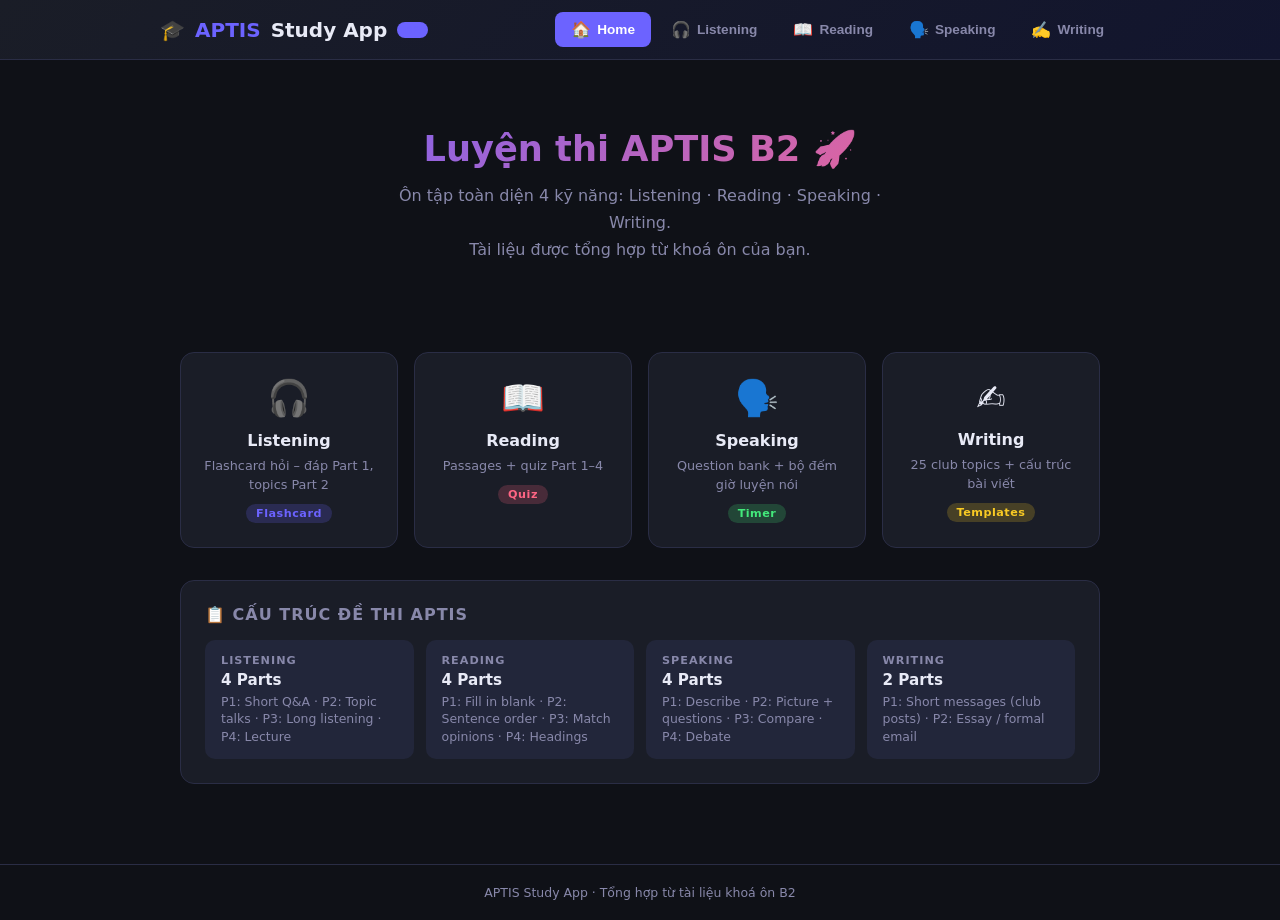
==== index.html @ f5cbe100 "Initial commit: APTIS B2 Study App" ====
<!DOCTYPE html>
<html lang="en">
<head>
  <meta charset="UTF-8" />
  <meta name="viewport" content="width=device-width, initial-scale=1.0" />
  <title>APTIS Study App</title>
  <style>
    /* ===== RESET & BASE ===== */
    *, *::before, *::after { box-sizing: border-box; margin: 0; padding: 0; }
    :root {
      --bg: #0f1117;
      --surface: #1a1d27;
      --surface2: #22263a;
      --accent: #6c63ff;
      --accent2: #ff6584;
      --green: #43e97b;
      --yellow: #f9ca24;
      --text: #e8eaf6;
      --muted: #8888aa;
      --radius: 14px;
    }
    body {
      font-family: 'Segoe UI', system-ui, sans-serif;
      background: var(--bg);
      color: var(--text);
      min-height: 100vh;
    }

    /* ===== HEADER ===== */
    header {
      background: linear-gradient(135deg, #1a1d27 0%, #12152e 100%);
      border-bottom: 1px solid #2a2d45;
      padding: 0 20px;
      position: sticky;
      top: 0;
      z-index: 100;
    }
    .header-inner {
      max-width: 960px;
      margin: 0 auto;
      display: flex;
      align-items: center;
      justify-content: space-between;
      gap: 12px;
      flex-wrap: wrap;
      padding: 12px 0;
    }
    .logo {
      display: flex;
      align-items: center;
      gap: 10px;
      font-size: 1.25rem;
      font-weight: 700;
      color: var(--text);
      text-decoration: none;
    }
    .logo span { color: var(--accent); }
    .logo-badge {
      background: var(--accent);
      color: #fff;
      font-size: 0.65rem;
      font-weight: 700;
      padding: 2px 7px;
      border-radius: 20px;
      letter-spacing: 1px;
    }

    /* ===== NAV TABS ===== */
    nav { display: flex; gap: 4px; flex-wrap: wrap; }
    nav button {
      background: transparent;
      border: none;
      color: var(--muted);
      font-size: 0.85rem;
      font-weight: 600;
      padding: 8px 16px;
      border-radius: 8px;
      cursor: pointer;
      transition: all 0.2s;
      display: flex;
      align-items: center;
      gap: 6px;
    }
    nav button:hover { background: var(--surface2); color: var(--text); }
    nav button.active {
      background: var(--accent);
      color: #fff;
    }
    nav button .nav-icon { font-size: 1rem; }

    /* ===== MAIN CONTENT ===== */
    main {
      max-width: 960px;
      margin: 0 auto;
      padding: 28px 20px 60px;
    }
    .section { display: none; }
    .section.active { display: block; }

    /* ===== HOME SECTION ===== */
    .home-hero {
      text-align: center;
      padding: 40px 20px;
    }
    .home-hero h1 {
      font-size: 2.2rem;
      font-weight: 800;
      background: linear-gradient(135deg, #6c63ff, #ff6584);
      -webkit-background-clip: text;
      -webkit-text-fill-color: transparent;
      background-clip: text;
      margin-bottom: 12px;
    }
    .home-hero p {
      color: var(--muted);
      font-size: 1rem;
      max-width: 500px;
      margin: 0 auto 32px;
      line-height: 1.7;
    }
    .cards-grid {
      display: grid;
      grid-template-columns: repeat(auto-fit, minmax(200px, 1fr));
      gap: 16px;
      margin-top: 16px;
    }
    .card {
      background: var(--surface);
      border: 1px solid #2a2d45;
      border-radius: var(--radius);
      padding: 24px 20px;
      cursor: pointer;
      transition: all 0.25s;
      text-align: center;
    }
    .card:hover {
      transform: translateY(-4px);
      border-color: var(--accent);
      box-shadow: 0 8px 24px rgba(108,99,255,0.2);
    }
    .card .card-icon { font-size: 2.2rem; margin-bottom: 12px; }
    .card h3 { font-size: 1rem; font-weight: 700; margin-bottom: 6px; }
    .card p { font-size: 0.8rem; color: var(--muted); line-height: 1.5; }
    .card .badge {
      display: inline-block;
      margin-top: 10px;
      font-size: 0.7rem;
      font-weight: 700;
      padding: 3px 10px;
      border-radius: 20px;
      letter-spacing: 0.5px;
    }
    .badge-blue  { background: rgba(108,99,255,0.2); color: #6c63ff; }
    .badge-red   { background: rgba(255,101,132,0.2); color: #ff6584; }
    .badge-green { background: rgba(67,233,123,0.2); color: #43e97b; }
    .badge-yellow{ background: rgba(249,202,36,0.2); color: #f9ca24; }
    .badge-purple{ background: rgba(165,94,234,0.2); color: #a55eea; }

    .exam-info {
      background: var(--surface);
      border: 1px solid #2a2d45;
      border-radius: var(--radius);
      padding: 24px;
      margin-top: 32px;
    }
    .exam-info h2 { font-size: 1rem; font-weight: 700; margin-bottom: 16px; color: var(--muted); text-transform: uppercase; letter-spacing: 1px; }
    .exam-parts { display: grid; grid-template-columns: repeat(auto-fit, minmax(180px, 1fr)); gap: 12px; }
    .exam-part {
      background: var(--surface2);
      border-radius: 10px;
      padding: 14px 16px;
    }
    .exam-part .part-label { font-size: 0.7rem; color: var(--muted); font-weight: 600; letter-spacing: 1px; text-transform: uppercase; margin-bottom: 4px; }
    .exam-part .part-name { font-size: 0.95rem; font-weight: 700; }
    .exam-part .part-detail { font-size: 0.78rem; color: var(--muted); margin-top: 4px; line-height: 1.4; }

    /* ===== SECTION HEADER ===== */
    .sec-header {
      margin-bottom: 24px;
    }
    .sec-header h2 {
      font-size: 1.5rem;
      font-weight: 800;
      margin-bottom: 6px;
    }
    .sec-header p { color: var(--muted); font-size: 0.9rem; }
    .accent { color: var(--accent); }

    /* ===== TABS (inner) ===== */
    .inner-tabs {
      display: flex;
      gap: 6px;
      flex-wrap: wrap;
      margin-bottom: 20px;
      background: var(--surface);
      border-radius: 10px;
      padding: 6px;
      border: 1px solid #2a2d45;
    }
    .inner-tabs button {
      flex: 1;
      min-width: 80px;
      background: transparent;
      border: none;
      color: var(--muted);
      font-size: 0.82rem;
      font-weight: 600;
      padding: 8px 12px;
      border-radius: 7px;
      cursor: pointer;
      transition: all 0.2s;
    }
    .inner-tabs button:hover { color: var(--text); background: var(--surface2); }
    .inner-tabs button.active { background: var(--accent); color: #fff; }

    .inner-section { display: none; }
    .inner-section.active { display: block; }

    /* ===== FLASHCARD ===== */
    .flashcard {
      background: var(--surface);
      border: 1px solid #2a2d45;
      border-radius: var(--radius);
      padding: 18px;
      cursor: pointer;
      transition: all 0.2s;
      position: relative;
      min-height: 110px;
    }
    .flashcard:hover { border-color: var(--accent); box-shadow: 0 4px 16px rgba(108,99,255,0.15); }
    .flashcard .fc-q {
      font-size: 0.82rem;
      color: var(--muted);
      margin-bottom: 6px;
      line-height: 1.5;
    }
    .flashcard .fc-vn {
      font-size: 0.88rem;
      color: var(--text);
      font-weight: 600;
      line-height: 1.5;
    }
    .flashcard .fc-ans {
      display: none;
      margin-top: 12px;
      background: var(--surface2);
      border-radius: 8px;
      padding: 10px 12px;
      font-size: 0.92rem;
      font-weight: 700;
      color: var(--green);
      border-left: 3px solid var(--green);
    }
    .flashcard.revealed .fc-ans { display: block; }
    .flashcard .fc-mark {
      display: none;
      position: absolute;
      top: 10px; right: 12px;
      font-size: 1.1rem;
    }
    .flashcard.correct .fc-mark { display: block; content: '✅'; }
    .flashcard .fc-btns {
      display: none;
      margin-top: 12px;
      gap: 8px;
    }
    .flashcard.revealed .fc-btns { display: flex; }
    .fc-btn {
      flex: 1;
      border: none;
      border-radius: 8px;
      padding: 7px;
      font-size: 0.8rem;
      font-weight: 700;
      cursor: pointer;
      transition: opacity 0.2s;
    }
    .fc-btn:hover { opacity: 0.85; }
    .fc-btn.good { background: rgba(67,233,123,0.15); color: var(--green); border: 1px solid rgba(67,233,123,0.3); }
    .fc-btn.bad  { background: rgba(255,101,132,0.15); color: var(--accent2); border: 1px solid rgba(255,101,132,0.3); }

    /* ===== TOPIC CARD ===== */
    .topic-card {
      background: var(--surface);
      border: 1px solid #2a2d45;
      border-radius: var(--radius);
      overflow: hidden;
    }
    .topic-card .topic-header {
      background: linear-gradient(135deg, var(--surface2), #1a1d27);
      padding: 14px 18px;
      display: flex;
      align-items: center;
      justify-content: space-between;
      cursor: pointer;
    }
    .topic-card .topic-title { font-size: 0.92rem; font-weight: 700; }
    .topic-card .topic-body {
      padding: 0 18px;
      max-height: 0;
      overflow: hidden;
      transition: max-height 0.3s ease, padding 0.3s ease;
    }
    .topic-card.open .topic-body { max-height: 300px; padding: 14px 18px; }
    .topic-card .topic-body ul { list-style: none; padding: 0; }
    .topic-card .topic-body li {
      padding: 5px 0;
      font-size: 0.85rem;
      color: var(--text);
      border-bottom: 1px solid #2a2d45;
      display: flex;
      align-items: flex-start;
      gap: 8px;
      line-height: 1.5;
    }
    .topic-card .topic-body li::before { content: '→'; color: var(--accent); font-weight: 700; flex-shrink: 0; }
    .topic-card .topic-body li:last-child { border-bottom: none; }
    .topic-chevron { transition: transform 0.3s; color: var(--muted); }
    .topic-card.open .topic-chevron { transform: rotate(180deg); }

    /* ===== SPEAKING STYLES ===== */
    .timer-bar {
      background: var(--surface);
      border: 1px solid #2a2d45;
      border-radius: var(--radius);
      padding: 16px 20px;
      display: flex;
      align-items: center;
      gap: 16px;
      margin-bottom: 16px;
      flex-wrap: wrap;
    }
    .timer-display {
      font-size: 2rem;
      font-weight: 800;
      font-variant-numeric: tabular-nums;
      color: var(--accent);
      min-width: 72px;
    }
    .timer-display.danger { color: var(--accent2); }
    .timer-controls { display: flex; gap: 8px; flex-wrap: wrap; }
    .tbtn {
      border: none;
      border-radius: 8px;
      padding: 7px 16px;
      font-size: 0.82rem;
      font-weight: 700;
      cursor: pointer;
      transition: opacity 0.2s;
    }
    .tbtn:hover { opacity: 0.85; }
    .tbtn.start { background: rgba(67,233,123,0.2); color: var(--green); border: 1px solid rgba(67,233,123,0.3); }
    .tbtn.stop  { background: rgba(255,101,132,0.15); color: var(--accent2); border: 1px solid rgba(255,101,132,0.3); }
    .tbtn.reset { background: var(--surface2); color: var(--muted); border: 1px solid #2a2d45; }
    .timer-ring { width: 44px; height: 44px; margin-left: auto; }
    .timer-ring svg { width: 100%; height: 100%; }

    .spk-tip {
      background: rgba(108,99,255,0.08);
      border: 1px solid rgba(108,99,255,0.2);
      border-radius: 10px;
      padding: 10px 16px;
      font-size: 0.83rem;
      color: var(--muted);
      margin-bottom: 18px;
      line-height: 1.6;
    }
    .spk-tip b { color: var(--text); }
    .spk-tip i { color: var(--accent); font-style: normal; }

    .random-q-card {
      background: var(--surface);
      border: 2px solid var(--accent);
      border-radius: var(--radius);
      padding: 28px 24px;
      margin-bottom: 18px;
      animation: fadeIn 0.3s ease;
    }
    @keyframes fadeIn { from { opacity:0; transform:translateY(-8px); } to { opacity:1; transform:translateY(0); } }
    .random-q-card .rq-part { font-size: 0.72rem; color: var(--accent); font-weight: 700; text-transform: uppercase; letter-spacing: 1px; margin-bottom: 10px; }
    .random-q-card .rq-main { font-size: 1.1rem; font-weight: 700; color: var(--text); margin-bottom: 10px; line-height: 1.5; }
    .random-q-card .rq-follow { font-size: 0.85rem; color: var(--muted); line-height: 1.6; }
    .random-q-card .rq-follow span { display: block; padding: 4px 0; }
    .random-q-card .rq-follow span::before { content: '→ '; color: var(--accent); }

    .spk-list { display: grid; grid-template-columns: repeat(auto-fill, minmax(260px,1fr)); gap: 10px; }
    .spk-item {
      background: var(--surface);
      border: 1px solid #2a2d45;
      border-radius: 10px;
      padding: 14px 16px;
      font-size: 0.85rem;
      line-height: 1.5;
      transition: border-color 0.2s;
    }
    .spk-item:hover { border-color: var(--accent); }
    .spk-item .spk-num { font-size: 0.7rem; color: var(--muted); margin-bottom: 4px; font-weight: 700; }
    .spk-item.has-follow { border-left: 3px solid var(--accent); }
    .spk-follow { font-size: 0.78rem; color: var(--muted); margin-top: 6px; padding-top: 6px; border-top: 1px solid #2a2d45; line-height: 1.5; }
    .spk-follow span { display: block; }
    .spk-follow span::before { content: '• '; color: var(--accent); }

    /* ===== WRITING STYLES ===== */
    .wrt-timer-row {
      background: var(--surface);
      border: 1px solid #2a2d45;
      border-radius: var(--radius);
      padding: 14px 20px;
      display: flex;
      align-items: center;
      justify-content: space-between;
      gap: 12px;
      flex-wrap: wrap;
      margin-bottom: 14px;
    }
    .clubs-grid {
      display: grid;
      grid-template-columns: repeat(auto-fill, minmax(280px,1fr));
      gap: 14px;
    }
    .club-card {
      background: var(--surface);
      border: 1px solid #2a2d45;
      border-radius: var(--radius);
      overflow: hidden;
      transition: border-color 0.2s;
    }
    .club-card:hover { border-color: var(--accent); }
    .club-card .club-header {
      padding: 14px 16px;
      background: var(--surface2);
      display: flex;
      align-items: center;
      justify-content: space-between;
      cursor: pointer;
    }
    .club-card .club-title { font-size: 0.9rem; font-weight: 700; }
    .club-card .club-body {
      max-height: 0;
      overflow: hidden;
      transition: max-height 0.35s ease, padding 0.35s ease;
    }
    .club-card.open .club-body { max-height: 500px; padding: 16px; }
    .club-task {
      font-size: 0.82rem;
      color: var(--muted);
      margin-bottom: 12px;
      line-height: 1.6;
      background: var(--surface2);
      border-radius: 8px;
      padding: 10px 12px;
    }
    .club-messages {}
    .msg-block {
      margin-bottom: 10px;
      border-left: 3px solid var(--accent);
      padding-left: 12px;
    }
    .msg-block .msg-label { font-size: 0.7rem; color: var(--accent); font-weight: 700; text-transform: uppercase; letter-spacing: 1px; margin-bottom: 3px; }
    .msg-block .msg-text { font-size: 0.83rem; line-height: 1.6; color: var(--text); }
    .msg-block .msg-vocab { font-size: 0.75rem; color: var(--muted); margin-top: 4px; }
    .msg-block .msg-vocab b { color: var(--yellow); }
    .essay-card {
      background: var(--surface);
      border: 1px solid #2a2d45;
      border-radius: var(--radius);
      padding: 20px;
      margin-bottom: 14px;
    }
    .essay-card h3 { font-size: 0.95rem; font-weight: 700; color: var(--accent); margin-bottom: 10px; }
    .essay-prompt {
      background: var(--surface2);
      border-radius: 8px;
      padding: 12px 14px;
      font-size: 0.85rem;
      line-height: 1.6;
      margin-bottom: 14px;
      border-left: 3px solid var(--yellow);
    }
    .essay-structure { display: grid; grid-template-columns: repeat(auto-fit, minmax(160px,1fr)); gap: 10px; }
    .essay-part {
      background: var(--surface2);
      border-radius: 8px;
      padding: 10px 12px;
    }
    .essay-part .ep-label { font-size: 0.7rem; color: var(--muted); font-weight: 700; text-transform: uppercase; letter-spacing: 1px; margin-bottom: 4px; }
    .essay-part .ep-hint { font-size: 0.8rem; color: var(--text); line-height: 1.5; }
    .phrases-section {
      background: var(--surface);
      border: 1px solid #2a2d45;
      border-radius: var(--radius);
      margin-bottom: 14px;
      overflow: hidden;
    }
    .phrases-section .ph-header {
      background: var(--surface2);
      padding: 13px 18px;
      font-size: 0.9rem;
      font-weight: 700;
      cursor: pointer;
      display: flex;
      justify-content: space-between;
      align-items: center;
    }
    .phrases-section .ph-body {
      max-height: 0;
      overflow: hidden;
      transition: max-height 0.35s ease, padding 0.35s ease;
    }
    .phrases-section.open .ph-body { max-height: 600px; padding: 14px 18px; }
    .phrase-list { display: flex; flex-wrap: wrap; gap: 8px; }
    .phrase-chip {
      background: var(--surface2);
      border: 1px solid #3a3d55;
      border-radius: 20px;
      padding: 5px 14px;
      font-size: 0.8rem;
      color: var(--text);
      cursor: pointer;
      transition: all 0.2s;
    }
    .phrase-chip:hover { border-color: var(--accent); color: var(--accent); background: rgba(108,99,255,0.08); }

    /* ===== READING STYLES ===== */
    .quiz-set {
      background: var(--surface);
      border: 1px solid #2a2d45;
      border-radius: var(--radius);
      padding: 22px;
      margin-bottom: 18px;
    }
    .quiz-set h3 {
      font-size: 0.95rem;
      font-weight: 700;
      margin-bottom: 14px;
      color: var(--accent);
    }
    .blank-sentence {
      font-size: 0.92rem;
      margin-bottom: 12px;
      line-height: 2;
    }
    .blank-sentence select {
      background: var(--surface2);
      border: 1px solid #3a3d55;
      color: var(--text);
      border-radius: 6px;
      padding: 3px 8px;
      font-size: 0.88rem;
      cursor: pointer;
      margin: 0 4px;
    }
    .blank-sentence select.correct { border-color: var(--green); color: var(--green); }
    .blank-sentence select.wrong   { border-color: var(--accent2); color: var(--accent2); }
    .quiz-actions { display:flex; gap:10px; margin-top:14px; flex-wrap:wrap; }
    .btn-check {
      background: var(--accent);
      color: #fff;
      border: none;
      border-radius: 8px;
      padding: 8px 20px;
      font-size: 0.85rem;
      font-weight: 700;
      cursor: pointer;
      transition: opacity 0.2s;
    }
    .btn-check:hover { opacity: 0.85; }
    .btn-reset-q {
      background: var(--surface2);
      color: var(--muted);
      border: 1px solid #2a2d45;
      border-radius: 8px;
      padding: 8px 16px;
      font-size: 0.85rem;
      cursor: pointer;
    }
    .quiz-result {
      margin-top: 10px;
      font-size: 0.88rem;
      font-weight: 700;
      display: none;
    }

    /* Passage (Part 2) */
    .passage-card {
      background: var(--surface);
      border: 1px solid #2a2d45;
      border-radius: var(--radius);
      margin-bottom: 16px;
      overflow: hidden;
    }
    .passage-header {
      padding: 14px 20px;
      background: var(--surface2);
      display: flex;
      align-items: center;
      justify-content: space-between;
      cursor: pointer;
    }
    .passage-header h3 { font-size: 0.95rem; font-weight: 700; }
    .passage-body { padding: 0 20px; max-height: 0; overflow: hidden; transition: max-height 0.4s, padding 0.4s; }
    .passage-card.open .passage-body { max-height: 600px; padding: 18px 20px; }
    .sentence-list { list-style: none; counter-reset: sent; }
    .sentence-list li {
      counter-increment: sent;
      padding: 8px 0 8px 32px;
      position: relative;
      font-size: 0.88rem;
      line-height: 1.6;
      border-bottom: 1px solid #2a2d45;
    }
    .sentence-list li:last-child { border-bottom: none; }
    .sentence-list li::before {
      content: counter(sent);
      position: absolute; left: 0;
      background: var(--accent);
      color: #fff;
      font-size: 0.7rem;
      font-weight: 700;
      width: 20px; height: 20px;
      border-radius: 50%;
      display: flex; align-items: center; justify-content: center;
      top: 10px;
    }
    .show-passage-btn {
      background: var(--surface2);
      border: 1px solid #3a3d55;
      color: var(--accent);
      border-radius: 8px;
      padding: 5px 14px;
      font-size: 0.8rem;
      font-weight: 700;
      cursor: pointer;
      white-space: nowrap;
    }

    /* Part 3 opinions */
    .opinions-block {
      background: var(--surface);
      border: 1px solid #2a2d45;
      border-radius: var(--radius);
      padding: 22px;
      margin-bottom: 20px;
    }
    .opinions-block h3 { font-size: 1rem; font-weight: 700; margin-bottom: 16px; }
    .opinions-grid { display: grid; grid-template-columns: repeat(auto-fit, minmax(200px,1fr)); gap:10px; margin-bottom:18px; }
    .opinion-box {
      background: var(--surface2);
      border-radius: 10px;
      padding: 12px 14px;
      border-left: 3px solid var(--accent);
      font-size: 0.82rem;
      line-height: 1.55;
    }
    .opinion-box .op-label { font-weight: 800; font-size: 1rem; color: var(--accent); margin-bottom: 6px; }
    .opinion-question {
      margin-bottom: 10px;
    }
    .opinion-question p { font-size: 0.88rem; margin-bottom: 8px; font-weight: 600; }
    .opinion-opts { display: flex; gap: 8px; flex-wrap: wrap; }
    .op-btn {
      background: var(--surface2);
      border: 1px solid #3a3d55;
      color: var(--text);
      border-radius: 8px;
      padding: 5px 16px;
      font-size: 0.85rem;
      font-weight: 700;
      cursor: pointer;
      transition: all 0.2s;
      min-width: 44px;
      text-align: center;
    }
    .op-btn:hover { border-color: var(--accent); color: var(--accent); }
    .op-btn.selected-correct { background: rgba(67,233,123,0.2); border-color: var(--green); color: var(--green); }
    .op-btn.selected-wrong   { background: rgba(255,101,132,0.2); border-color: var(--accent2); color: var(--accent2); }
    .op-btn.reveal-correct   { background: rgba(67,233,123,0.1); border-color: var(--green); color: var(--green); }

    /* Part 4 headings */
    .heading-set {
      background: var(--surface);
      border: 1px solid #2a2d45;
      border-radius: var(--radius);
      padding: 22px;
      margin-bottom: 18px;
    }
    .heading-set h3 { font-size: 0.95rem; font-weight: 700; margin-bottom: 4px; color: var(--accent); }
    .heading-set .topic-sub { font-size: 0.78rem; color: var(--muted); margin-bottom: 16px; }
    .heading-item {
      background: var(--surface2);
      border-radius: 10px;
      padding: 14px 16px;
      margin-bottom: 10px;
      cursor: pointer;
      border: 1px solid #2a2d45;
      transition: border-color 0.2s;
    }
    .heading-item:hover { border-color: var(--accent); }
    .heading-item .para-num { font-size: 0.75rem; color: var(--muted); margin-bottom: 4px; font-weight: 700; text-transform: uppercase; letter-spacing: 1px; }
    .heading-item .para-text { font-size: 0.83rem; line-height: 1.55; color: var(--text); }
    .heading-item .para-ans { display: none; margin-top: 8px; font-size: 0.85rem; font-weight: 700; color: var(--green); }
    .heading-item.revealed .para-ans { display: block; }

    /* ===== FOOTER ===== */
    footer {
      text-align: center;
      color: var(--muted);
      font-size: 0.78rem;
      padding: 20px;
      border-top: 1px solid #2a2d45;
      margin-top: 20px;
    }
  </style>
</head>
<body>

<!-- ===== HEADER ===== -->
<header>
  <div class="header-inner">
    <a class="logo" href="#" onclick="showSection('home')">
      🎓 <span>APTIS</span> Study App
      <span class="logo-badge">B2</span>
    </a>
    <nav>
      <button class="active" onclick="showSection('home')" id="nav-home">
        <span class="nav-icon">🏠</span> Home
      </button>
      <button onclick="showSection('listening')" id="nav-listening">
        <span class="nav-icon">🎧</span> Listening
      </button>
      <button onclick="showSection('reading')" id="nav-reading">
        <span class="nav-icon">📖</span> Reading
      </button>
      <button onclick="showSection('speaking')" id="nav-speaking">
        <span class="nav-icon">🗣️</span> Speaking
      </button>
      <button onclick="showSection('writing')" id="nav-writing">
        <span class="nav-icon">✍️</span> Writing
      </button>
    </nav>
  </div>
</header>

<!-- ===== MAIN ===== -->
<main>

  <!-- ===== HOME ===== -->
  <section id="home" class="section active">
    <div class="home-hero">
      <h1>Luyện thi APTIS B2 🚀</h1>
      <p>Ôn tập toàn diện 4 kỹ năng: Listening · Reading · Speaking · Writing.<br/>Tài liệu được tổng hợp từ khoá ôn của bạn.</p>
    </div>

    <div class="cards-grid">
      <div class="card" onclick="showSection('listening')">
        <div class="card-icon">🎧</div>
        <h3>Listening</h3>
        <p>Flashcard hỏi – đáp Part 1, topics Part 2</p>
        <span class="badge badge-blue">Flashcard</span>
      </div>
      <div class="card" onclick="showSection('reading')">
        <div class="card-icon">📖</div>
        <h3>Reading</h3>
        <p>Passages + quiz Part 1–4</p>
        <span class="badge badge-red">Quiz</span>
      </div>
      <div class="card" onclick="showSection('speaking')">
        <div class="card-icon">🗣️</div>
        <h3>Speaking</h3>
        <p>Question bank + bộ đếm giờ luyện nói</p>
        <span class="badge badge-green">Timer</span>
      </div>
      <div class="card" onclick="showSection('writing')">
        <div class="card-icon">✍️</div>
        <h3>Writing</h3>
        <p>25 club topics + cấu trúc bài viết</p>
        <span class="badge badge-yellow">Templates</span>
      </div>
    </div>

    <div class="exam-info">
      <h2>📋 Cấu trúc đề thi APTIS</h2>
      <div class="exam-parts">
        <div class="exam-part">
          <div class="part-label">Listening</div>
          <div class="part-name">4 Parts</div>
          <div class="part-detail">P1: Short Q&A · P2: Topic talks · P3: Long listening · P4: Lecture</div>
        </div>
        <div class="exam-part">
          <div class="part-label">Reading</div>
          <div class="part-name">4 Parts</div>
          <div class="part-detail">P1: Fill in blank · P2: Sentence order · P3: Match opinions · P4: Headings</div>
        </div>
        <div class="exam-part">
          <div class="part-label">Speaking</div>
          <div class="part-name">4 Parts</div>
          <div class="part-detail">P1: Describe · P2: Picture + questions · P3: Compare · P4: Debate</div>
        </div>
        <div class="exam-part">
          <div class="part-label">Writing</div>
          <div class="part-name">2 Parts</div>
          <div class="part-detail">P1: Short messages (club posts) · P2: Essay / formal email</div>
        </div>
      </div>
    </div>
  </section>

  <!-- ===== LISTENING ===== -->
  <section id="listening" class="section">
    <div class="sec-header">
      <h2>🎧 <span class="accent">Listening</span></h2>
      <p>Part 1: Flashcard Q&A · Part 2: Topics &amp; Bullet Points</p>
    </div>

    <div id="listening-group">
      <div class="inner-tabs">
        <button class="active" data-target="lis-p1" onclick="showInner('listening-group','lis-p1')">Part 1 — Flashcards</button>
        <button data-target="lis-p2" onclick="showInner('listening-group','lis-p2')">Part 2 — Topics</button>
      </div>

      <!-- PART 1: FLASHCARDS -->
      <div id="lis-p1" class="inner-section active">
        <div style="display:flex; gap:10px; align-items:center; flex-wrap:wrap; margin-bottom:18px;">
          <span style="color:var(--muted); font-size:0.85rem;">
            Click vào card để lật xem đáp án · <span id="lis-score" style="color:var(--green); font-weight:700;">0</span> đúng / <span id="lis-total" style="color:var(--muted);">0</span> đã làm
          </span>
          <button onclick="shuffleCards()" style="margin-left:auto; background:var(--surface2); border:1px solid #2a2d45; color:var(--text); padding:6px 14px; border-radius:8px; cursor:pointer; font-size:0.82rem; font-weight:600;">🔀 Shuffle</button>
          <button onclick="resetScore()" style="background:var(--surface2); border:1px solid #2a2d45; color:var(--muted); padding:6px 14px; border-radius:8px; cursor:pointer; font-size:0.82rem;">↺ Reset</button>
        </div>

        <div id="flashcard-grid" style="display:grid; grid-template-columns: repeat(auto-fill, minmax(280px,1fr)); gap:14px;"></div>
      </div>

      <!-- PART 2: TOPICS -->
      <div id="lis-p2" class="inner-section">
        <div id="topics-grid" style="display:grid; grid-template-columns:repeat(auto-fill,minmax(260px,1fr)); gap:14px;"></div>
      </div>
    </div>
  </section>

  <!-- ===== READING ===== -->
  <section id="reading" class="section">
    <div class="sec-header">
      <h2>📖 <span class="accent">Reading</span></h2>
      <p>Part 1: Fill-in-blank · Part 2: Sentence order · Part 3: Match opinions · Part 4: Headings</p>
    </div>
    <div id="reading-group">
      <div class="inner-tabs">
        <button class="active" data-target="read-p1" onclick="showInner('reading-group','read-p1')">Part 1 — Fill Blank</button>
        <button data-target="read-p2" onclick="showInner('reading-group','read-p2')">Part 2 — Passages</button>
        <button data-target="read-p3" onclick="showInner('reading-group','read-p3')">Part 3 — Opinions</button>
        <button data-target="read-p4" onclick="showInner('reading-group','read-p4')">Part 4 — Headings</button>
      </div>

      <!-- PART 1: FILL IN BLANK -->
      <div id="read-p1" class="inner-section active">
        <p style="color:var(--muted); font-size:0.85rem; margin-bottom:18px;">Chọn từ đúng để điền vào chỗ trống. Click <b style="color:var(--green)">Check</b> để xem kết quả.</p>
        <div id="p1-quiz-container"></div>
      </div>

      <!-- PART 2: PASSAGES -->
      <div id="read-p2" class="inner-section">
        <p style="color:var(--muted); font-size:0.85rem; margin-bottom:18px;">Đọc đoạn văn và click <b style="color:var(--accent)">Show Sentences</b> để xem câu hoàn chỉnh theo thứ tự đúng.</p>
        <div id="p2-passages-container"></div>
      </div>

      <!-- PART 3: A/B/C/D OPINIONS -->
      <div id="read-p3" class="inner-section">
        <p style="color:var(--muted); font-size:0.85rem; margin-bottom:18px;">Đọc ý kiến A/B/C/D rồi trả lời câu hỏi. Click để xem đáp án.</p>
        <div id="p3-quiz-container"></div>
      </div>

      <!-- PART 4: HEADINGS -->
      <div id="read-p4" class="inner-section">
        <p style="color:var(--muted); font-size:0.85rem; margin-bottom:18px;">Nối heading với đoạn văn tương ứng. Click <b style="color:var(--accent)">Show Answer</b> để xem đáp án.</p>
        <div id="p4-quiz-container"></div>
      </div>
    </div>
  </section>

  <!-- ===== SPEAKING ===== -->
  <section id="speaking" class="section">
    <div class="sec-header">
      <h2>🗣️ <span class="accent">Speaking</span></h2>
      <p>Part 1–4 question bank · Timer luyện nói · Tips &amp; hints</p>
    </div>
    <div id="speaking-group">
      <div class="inner-tabs">
        <button class="active" data-target="spk-p1" onclick="showInner('speaking-group','spk-p1')">Part 1 — Describe</button>
        <button data-target="spk-p2" onclick="showInner('speaking-group','spk-p2')">Part 2 — Picture</button>
        <button data-target="spk-p3" onclick="showInner('speaking-group','spk-p3')">Part 3 — Compare</button>
        <button data-target="spk-p4" onclick="showInner('speaking-group','spk-p4')">Part 4 — Debate</button>
      </div>

      <!-- PART 1 -->
      <div id="spk-p1" class="inner-section active">
        <div class="timer-bar" id="timer-bar-p1">
          <div class="timer-display" id="timer-p1">0:45</div>
          <div class="timer-controls">
            <button class="tbtn start" onclick="startTimer('p1',45)">▶ Start</button>
            <button class="tbtn stop"  onclick="stopTimer('p1')">⏹ Stop</button>
            <button class="tbtn reset" onclick="resetTimer('p1',45)">↺ Reset</button>
          </div>
          <div class="timer-ring" id="ring-p1"><svg viewBox="0 0 44 44"><circle cx="22" cy="22" r="18" fill="none" stroke="#2a2d45" stroke-width="3"/><circle cx="22" cy="22" r="18" fill="none" stroke="var(--accent)" stroke-width="3" stroke-dasharray="113" stroke-dashoffset="0" id="ring-circle-p1" style="transition:stroke-dashoffset 1s linear;transform:rotate(-90deg);transform-origin:center"/></svg></div>
        </div>
        <div class="spk-tip">💡 <b>Part 1:</b> Mỗi câu hỏi bạn có <b>45 giây</b> để trả lời. Nói liên tục, dùng present/past tense, thêm ví dụ cụ thể.</div>
        <div style="display:flex; gap:10px; margin-bottom:18px; flex-wrap:wrap; align-items:center;">
          <button class="btn-check" onclick="randomSpk('p1')">🎲 Random Question</button>
          <button class="btn-reset-q" onclick="showAllSpk('p1')">📋 Show All</button>
          <span style="color:var(--muted); font-size:0.82rem; margin-left:auto;">Total: <b style="color:var(--text)">35</b> questions</span>
        </div>
        <div id="spk-p1-random" class="random-q-card" style="display:none;"></div>
        <div id="spk-p1-all" style="display:none;">
          <div id="spk-p1-list" class="spk-list"></div>
        </div>
      </div>

      <!-- PART 2 -->
      <div id="spk-p2" class="inner-section">
        <div class="timer-bar" id="timer-bar-p2">
          <div class="timer-display" id="timer-p2">1:30</div>
          <div class="timer-controls">
            <button class="tbtn start" onclick="startTimer('p2',90)">▶ Start</button>
            <button class="tbtn stop"  onclick="stopTimer('p2')">⏹ Stop</button>
            <button class="tbtn reset" onclick="resetTimer('p2',90)">↺ Reset</button>
          </div>
          <div class="timer-ring" id="ring-p2"><svg viewBox="0 0 44 44"><circle cx="22" cy="22" r="18" fill="none" stroke="#2a2d45" stroke-width="3"/><circle cx="22" cy="22" r="18" fill="none" stroke="var(--accent)" stroke-width="3" stroke-dasharray="113" stroke-dashoffset="0" id="ring-circle-p2" style="transition:stroke-dashoffset 1s linear;transform:rotate(-90deg);transform-origin:center"/></svg></div>
        </div>
        <div class="spk-tip">💡 <b>Part 2:</b> Mô tả ảnh (what/where/who/doing) → Trả lời 2 follow-up questions. Mỗi phần ~<b>90 giây</b>.</div>
        <div style="display:flex; gap:10px; margin-bottom:18px; flex-wrap:wrap;">
          <button class="btn-check" onclick="randomSpk('p2')">🎲 Random Set</button>
          <button class="btn-reset-q" onclick="showAllSpk('p2')">📋 Show All</button>
        </div>
        <div id="spk-p2-random" class="random-q-card" style="display:none;"></div>
        <div id="spk-p2-all" style="display:none;">
          <div id="spk-p2-list" class="spk-list"></div>
        </div>
      </div>

      <!-- PART 3 -->
      <div id="spk-p3" class="inner-section">
        <div class="timer-bar" id="timer-bar-p3">
          <div class="timer-display" id="timer-p3">2:00</div>
          <div class="timer-controls">
            <button class="tbtn start" onclick="startTimer('p3',120)">▶ Start</button>
            <button class="tbtn stop"  onclick="stopTimer('p3')">⏹ Stop</button>
            <button class="tbtn reset" onclick="resetTimer('p3',120)">↺ Reset</button>
          </div>
          <div class="timer-ring" id="ring-p3"><svg viewBox="0 0 44 44"><circle cx="22" cy="22" r="18" fill="none" stroke="#2a2d45" stroke-width="3"/><circle cx="22" cy="22" r="18" fill="none" stroke="var(--accent)" stroke-width="3" stroke-dasharray="113" stroke-dashoffset="0" id="ring-circle-p3" style="transition:stroke-dashoffset 1s linear;transform:rotate(-90deg);transform-origin:center"/></svg></div>
        </div>
        <div class="spk-tip">💡 <b>Part 3:</b> So sánh 2 ảnh → Trả lời 2 câu hỏi thảo luận. Dùng <i>"In the first picture... whereas in the second..."</i></div>
        <div style="display:flex; gap:10px; margin-bottom:18px; flex-wrap:wrap;">
          <button class="btn-check" onclick="randomSpk('p3')">🎲 Random Set</button>
          <button class="btn-reset-q" onclick="showAllSpk('p3')">📋 Show All</button>
        </div>
        <div id="spk-p3-random" class="random-q-card" style="display:none;"></div>
        <div id="spk-p3-all" style="display:none;">
          <div id="spk-p3-list" class="spk-list"></div>
        </div>
      </div>

      <!-- PART 4 -->
      <div id="spk-p4" class="inner-section">
        <div class="timer-bar" id="timer-bar-p4">
          <div class="timer-display" id="timer-p4">2:00</div>
          <div class="timer-controls">
            <button class="tbtn start" onclick="startTimer('p4',120)">▶ Start</button>
            <button class="tbtn stop"  onclick="stopTimer('p4')">⏹ Stop</button>
            <button class="tbtn reset" onclick="resetTimer('p4',120)">↺ Reset</button>
          </div>
          <div class="timer-ring" id="ring-p4"><svg viewBox="0 0 44 44"><circle cx="22" cy="22" r="18" fill="none" stroke="#2a2d45" stroke-width="3"/><circle cx="22" cy="22" r="18" fill="none" stroke="var(--accent)" stroke-width="3" stroke-dasharray="113" stroke-dashoffset="0" id="ring-circle-p4" style="transition:stroke-dashoffset 1s linear;transform:rotate(-90deg);transform-origin:center"/></svg></div>
        </div>
        <div class="spk-tip">💡 <b>Part 4:</b> Thảo luận tranh luận với examiner ~<b>2 phút</b>. Đưa ra ý kiến, agree/disagree, đưa ví dụ.</div>
        <div style="display:flex; gap:10px; margin-bottom:18px; flex-wrap:wrap;">
          <button class="btn-check" onclick="randomSpk('p4')">🎲 Random Topic</button>
          <button class="btn-reset-q" onclick="showAllSpk('p4')">📋 Show All</button>
        </div>
        <div id="spk-p4-random" class="random-q-card" style="display:none;"></div>
        <div id="spk-p4-all" style="display:none;">
          <div id="spk-p4-list" class="spk-list"></div>
        </div>
      </div>
    </div>
  </section>

  <!-- ===== WRITING ===== -->
  <section id="writing" class="section">
    <div class="sec-header">
      <h2>✍️ <span class="accent">Writing</span></h2>
      <p>Part 1: 25 Club Topics · Part 2: Essay structure · Timer luyện viết</p>
    </div>
    <div id="writing-group">
      <div class="inner-tabs">
        <button class="active" data-target="wrt-p1" onclick="showInner('writing-group','wrt-p1')">Part 1 — Club Posts</button>
        <button data-target="wrt-p2" onclick="showInner('writing-group','wrt-p2')">Part 2 — Essay</button>
        <button data-target="wrt-tips" onclick="showInner('writing-group','wrt-tips')">📌 Useful Phrases</button>
      </div>

      <!-- PART 1: CLUB TOPICS -->
      <div id="wrt-p1" class="inner-section active">
        <div class="wrt-timer-row">
          <div style="display:flex; align-items:center; gap:12px; flex-wrap:wrap;">
            <span style="color:var(--muted); font-size:0.85rem;">⏱️ Writing timer:</span>
            <div class="timer-display" id="timer-wrt" style="font-size:1.4rem;">20:00</div>
            <div class="timer-controls">
              <button class="tbtn start" onclick="startTimer('wrt',1200)">▶ Start</button>
              <button class="tbtn stop"  onclick="stopTimer('wrt')">⏹ Stop</button>
              <button class="tbtn reset" onclick="resetTimer('wrt',1200)">↺ Reset</button>
            </div>
          </div>
          <div style="display:flex; gap:8px; flex-wrap:wrap;">
            <button class="btn-check" onclick="randomClub()">🎲 Random Club</button>
            <button class="btn-reset-q" onclick="showAllClubs()">📋 All Clubs</button>
          </div>
        </div>
        <div class="spk-tip">💡 <b>Part 1:</b> Viết <b>3 short messages</b> (khoảng 30–40 từ mỗi cái) cho một club post trên mạng xã hội hoặc forum. Mỗi message có <b>mục đích khác nhau</b> (giới thiệu, hỏi ý kiến, chia sẻ kinh nghiệm...).</div>
        <div id="wrt-random-card" class="random-q-card" style="display:none;"></div>
        <div id="wrt-all-clubs" style="display:none;">
          <div id="clubs-grid" class="clubs-grid"></div>
        </div>
      </div>

      <!-- PART 2: ESSAY -->
      <div id="wrt-p2" class="inner-section">
        <div class="spk-tip">💡 <b>Part 2:</b> Viết một bài luận ~<b>120–150 từ</b> về một chủ đề cho sẵn. Dùng cấu trúc: Introduction → Body (2 para) → Conclusion.</div>
        <div id="essay-topics-grid"></div>
      </div>

      <!-- USEFUL PHRASES -->
      <div id="wrt-tips" class="inner-section">
        <div id="phrases-grid"></div>
      </div>
    </div>
  </section>

</main>

<footer>
  APTIS Study App · Tổng hợp từ tài liệu khoá ôn B2
</footer>

<script>
  function showSection(id) {
    document.querySelectorAll('.section').forEach(s => s.classList.remove('active'));
    document.querySelectorAll('nav button').forEach(b => b.classList.remove('active'));
    document.getElementById(id).classList.add('active');
    const navBtn = document.getElementById('nav-' + id);
    if (navBtn) navBtn.classList.add('active');
  }

  function showInner(tabGroupId, sectionId) {
    const group = document.getElementById(tabGroupId);
    if (!group) return;
    group.querySelectorAll('.inner-section').forEach(s => s.classList.remove('active'));
    group.querySelectorAll('.inner-tabs button').forEach(b => b.classList.remove('active'));
    const sec = document.getElementById(sectionId);
    if (sec) sec.classList.add('active');
    const btn = group.querySelector(`[data-target="${sectionId}"]`);
    if (btn) btn.classList.add('active');
  }

  /* ===== LISTENING DATA ===== */
  const lisCards = [
    {q:"What is the teleshop number?", vn:"Số điện thoại cửa hàng là gì?", a:"201030"},
    {q:"What color top is he going to buy?", vn:"Anh ấy sẽ mua áo màu gì?", a:"Black"},
    {q:"What is she going to change in their house?", vn:"Cô ấy sẽ thay đổi gì trong nhà?", a:"The window"},
    {q:"How many clients are Americans?", vn:"Có bao nhiêu khách hàng là người Mỹ?", a:"One"},
    {q:"Where are they standing?", vn:"Họ đang đứng ở đâu?", a:"Residential area"},
    {q:"How long does it take to get to the station?", vn:"Mất bao lâu để đến ga?", a:"40 minutes"},
    {q:"How much does the flight in the morning cost?", vn:"Chuyến bay buổi sáng giá bao nhiêu?", a:"350 pounds"},
    {q:"How much did she sell it for?", vn:"Cô ấy bán nó bao nhiêu tiền?", a:"50 dollars"},
    {q:"What is the main reason he gets late?", vn:"Lý do chính anh ấy bị trễ là gì?", a:"Missed the train"},
    {q:"When is the work due?", vn:"Bài tập hạn nộp khi nào?", a:"On Saturday morning"},
    {q:"What is the man going to do after work?", vn:"Anh ấy sẽ làm gì sau giờ làm?", a:"Goes running"},
    {q:"What is the woman's favorite form of entertainment?", vn:"Hình thức giải trí yêu thích của cô ấy?", a:"Going to the theatre"},
    {q:"What was the woman good at?", vn:"Người phụ nữ giỏi môn gì?", a:"Plays Football"},
    {q:"Which platform to wait for the train?", vn:"Đợi tàu ở sân ga nào?", a:"Platform 2"},
    {q:"What will the father do?", vn:"Người cha sẽ làm gì?", a:"Arrange private classes for his son"},
    {q:"What does the man want to do next?", vn:"Người đàn ông muốn làm gì tiếp theo?", a:"Become a Writer"},
    {q:"What time will they meet?", vn:"Họ sẽ gặp lúc mấy giờ?", a:"7 PM"},
    {q:"What shouldn't they do?", vn:"Họ không nên làm gì?", a:"Ask for more money"},
    {q:"What will it end with?", vn:"Nó sẽ kết thúc bằng gì?", a:"A surprise performance"},
    {q:"What is her sister like?", vn:"Chị gái cô ấy như thế nào?", a:"They have similar characters"},
    {q:"Which part of the cabinet is original?", vn:"Phần nào của tủ là nguyên bản?", a:"The drawer"},
    {q:"How is he going to travel to the city?", vn:"Anh ấy đi thành phố bằng gì?", a:"By train"},
    {q:"What time is best for children to eat fruit?", vn:"Thời điểm tốt nhất cho trẻ ăn trái cây?", a:"In the morning"},
    {q:"What does she have for lunch?", vn:"Cô ấy ăn gì trưa nay?", a:"Tea"},
    {q:"How long did he talk in the speech?", vn:"Anh ấy phát biểu bao lâu?", a:"15 minutes"},
    {q:"What did they decide to do?", vn:"Họ quyết định làm gì?", a:"Have a meeting without him"},
    {q:"What is the woman going to do?", vn:"Người phụ nữ sẽ làm gì?", a:"Have coffee"},
    {q:"What is she talking about?", vn:"Cô ấy đang nói về điều gì?", a:"Her journey to work"},
    {q:"Where is the library located?", vn:"Thư viện ở đâu?", a:"On the left of the square"},
    {q:"What advice does she give to save money?", vn:"Lời khuyên để tiết kiệm tiền?", a:"Use public transport"},
    {q:"What new facility will the school have?", vn:"Trường sẽ có cơ sở mới nào?", a:"A performance space"},
    {q:"What is she going to do this afternoon?", vn:"Cô ấy sẽ làm gì chiều nay?", a:"Go on a city tour"},
    {q:"Where will Louis meet Standar?", vn:"Louis sẽ gặp Standar ở đâu?", a:"Outside the station"},
    {q:"What time are they going to meet?", vn:"Họ sẽ gặp lúc mấy giờ?", a:"5:30"},
    {q:"Where is he working now?", vn:"Anh ấy đang làm việc ở đâu?", a:"In a bank"},
    {q:"Where did he find the key?", vn:"Anh ấy tìm thấy chìa khoá ở đâu?", a:"In the front door"},
    {q:"How long will he be late?", vn:"Anh ấy sẽ trễ bao lâu?", a:"10 minutes"},
    {q:"What time does the movie begin?", vn:"Phim bắt đầu lúc mấy giờ?", a:"6:40"},
    {q:"Where should Dan turn right?", vn:"Dan nên rẽ phải ở đâu?", a:"At the traffic lights"},
    {q:"How much is the cheapest computer in the shop?", vn:"Máy tính rẻ nhất bao nhiêu?", a:"135 pounds"},
    {q:"What is this building currently used for?", vn:"Tòa nhà hiện được dùng làm gì?", a:"A department store"},
    {q:"What was his last job?", vn:"Công việc cuối cùng của anh ấy?", a:"An electrician"},
    {q:"What did she lose?", vn:"Cô ấy mất gì?", a:"A bag"},
    {q:"Who is his favourite teacher?", vn:"Giáo viên yêu thích của anh ấy?", a:"Miss Brown"},
    {q:"Why does the woman return the dress?", vn:"Cô ấy trả váy vì sao?", a:"Because of its size"},
    {q:"What is his opinion about that restaurant?", vn:"Ý kiến của anh ấy về nhà hàng?", a:"The service is slow"},
    {q:"Where are the students now?", vn:"Học sinh đang ở đâu?", a:"In a townhouse"},
    {q:"When will Anna meet her friend?", vn:"Anna sẽ gặp bạn khi nào?", a:"9 a.m. on Sunday"},
    {q:"Which button should the man press to buy a computer?", vn:"Ông ấy nên bấm nút nào để mua máy tính?", a:"Three"},
    {q:"How many pages of the assignment?", vn:"Bài tập có bao nhiêu trang?", a:"4"},
    {q:"What is his opinion about sea transport?", vn:"Ý kiến của anh ấy về vận tải biển?", a:"The use of technology will increase"},
    {q:"What is not working?", vn:"Cái gì không hoạt động?", a:"The computer"},
    {q:"What did he leave in the yard?", vn:"Anh ấy để gì ngoài sân?", a:"Shoes"},
    {q:"What did the two people buy?", vn:"Hai người đã mua gì?", a:"Trousers"},
    {q:"Where does she go shopping?", vn:"Cô ấy đi mua sắm ở đâu?", a:"At a new shopping mall"},
    {q:"What is her favorite thing to do in her spare time?", vn:"Việc yêu thích khi rảnh rỗi?", a:"Going to the theatre"},
    {q:"What does he like in Dubai?", vn:"Anh ấy thích gì ở Dubai?", a:"He enjoys his job here"},
    {q:"What was the man's favorite thing about school?", vn:"Điều mà người đàn ông thích nhất ở trường?", a:"History classes"},
    {q:"Where does Anna go for a walk every morning?", vn:"Anna đi dạo ở đâu mỗi sáng?", a:"The college"},
    {q:"When do they want to meet?", vn:"Họ muốn gặp nhau khi nào?", a:"Tuesday"},
    {q:"In what way are his mother and aunt alike?", vn:"Mẹ và dì của anh ấy giống nhau ở điểm nào?", a:"They were thin"},
    {q:"What will she do during the holiday?", vn:"Cô ấy sẽ làm gì trong kỳ nghỉ?", a:"Go for a walk"},
    {q:"What does the brother have to drink?", vn:"Anh trai cô ấy cần uống gì?", a:"Water"},
  ];

  const lisTopics = [
    { title:"🛍️ Online Shopping", items:["It saves time","It is cheaper","It is more convenient","It has a wider selection","Can compare prices easily"] },
    { title:"🏃 Do Exercise", items:["Improve work performance","Feel less tired","Can do with other people","Not everyone is a biggest fan","Boosts mental health"] },
    { title:"🛒 Shopping Habit", items:["Prefer to shop alone","Like to browse at own pace","Sometimes shops with friends","Compare prices before buying","Tends to make a list first"] },
    { title:"🌍 Tourism & Travel", items:["Explore new cultures","Meet new people","Try local food","Take beautiful photos","Gain new experiences"] },
    { title:"📱 Social Media", items:["Stay connected with friends","Share daily moments","Get news and updates","Can be time-consuming","Privacy concerns"] },
    { title:"🏙️ Living in a City", items:["More job opportunities","Better transportation","More entertainment options","Expensive cost of living","Noisy and crowded"] },
    { title:"🌿 Environmental Issues", items:["Reduce plastic use","Use public transport","Save energy at home","Recycle and compost","Plant trees"] },
    { title:"🎓 Education", items:["Prepares for future career","Builds critical thinking","Develops social skills","Can be stressful","Online learning is growing"] },
    { title:"🍎 Healthy Lifestyle", items:["Eat balanced meals","Exercise regularly","Get enough sleep","Avoid junk food","Stay hydrated"] },
    { title:"💼 Work & Career", items:["Find a job you love","Work-life balance is important","Continuous learning is key","Networking helps career growth","Remote work is increasing"] },
    { title:"👨‍👩‍👧 Family Life", items:["Spend quality time together","Support each other","Share household tasks","Keep communication open","Create family traditions"] },
    { title:"🎭 Arts & Culture", items:["Attend theatre and concerts","Visit museums","Appreciate different art forms","Supports local artists","Enriches community life"] },
  ];

  let lisScore = 0, lisDone = 0;

  function renderFlashcards(data) {
    const grid = document.getElementById('flashcard-grid');
    grid.innerHTML = '';
    data.forEach((item, i) => {
      const card = document.createElement('div');
      card.className = 'flashcard';
      card.id = 'fc-' + i;
      card.innerHTML = `
        <div class="fc-mark">✅</div>
        <div class="fc-q">${item.q}</div>
        <div class="fc-vn">${item.vn}</div>
        <div class="fc-ans">→ ${item.a}</div>
        <div class="fc-btns">
          <button class="fc-btn good" onclick="markCard(${i}, true, event)">✓ Nhớ rồi</button>
          <button class="fc-btn bad"  onclick="markCard(${i}, false, event)">✗ Chưa nhớ</button>
        </div>`;
      card.addEventListener('click', () => revealCard(i));
      grid.appendChild(card);
    });
    document.getElementById('lis-total').textContent = '0';
  }

  function revealCard(i) {
    document.getElementById('fc-' + i).classList.add('revealed');
  }

  function markCard(i, correct, e) {
    e.stopPropagation();
    const card = document.getElementById('fc-' + i);
    lisDone++;
    if (correct) {
      lisScore++;
      card.classList.add('correct');
      card.querySelector('.fc-mark').textContent = '✅';
    } else {
      card.querySelector('.fc-mark').textContent = '❌';
      card.querySelector('.fc-mark').style.display = 'block';
    }
    card.querySelector('.fc-btns').style.display = 'none';
    document.getElementById('lis-score').textContent = lisScore;
    document.getElementById('lis-total').textContent = lisDone;
  }

  function shuffleCards() {
    const shuffled = [...lisCards].sort(() => Math.random() - 0.5);
    renderFlashcards(shuffled);
    resetScore();
  }

  function resetScore() {
    lisScore = 0; lisDone = 0;
    document.getElementById('lis-score').textContent = '0';
    document.getElementById('lis-total').textContent = '0';
    document.querySelectorAll('.flashcard').forEach(c => {
      c.classList.remove('revealed','correct');
      const m = c.querySelector('.fc-mark');
      if (m) { m.style.display='none'; m.textContent='✅'; }
    });
  }

  function renderTopics() {
    const grid = document.getElementById('topics-grid');
    grid.innerHTML = '';
    lisTopics.forEach((topic, i) => {
      const card = document.createElement('div');
      card.className = 'topic-card';
      card.id = 'topic-' + i;
      card.innerHTML = `
        <div class="topic-header" onclick="toggleTopic(${i})">
          <span class="topic-title">${topic.title}</span>
          <span class="topic-chevron">▼</span>
        </div>
        <div class="topic-body">
          <ul>${topic.items.map(it => `<li>${it}</li>`).join('')}</ul>
        </div>`;
      grid.appendChild(card);
    });
  }

  function toggleTopic(i) {
    document.getElementById('topic-' + i).classList.toggle('open');
  }

  // Init listening on first load
  renderFlashcards(lisCards);
  renderTopics();

  /* ========== READING DATA ========== */

  // PART 1 — Fill in the blank
  const p1Sets = [
    {
      title: "Đề 1 — My Town",
      sentences: [
        { text: "I live ___ the school.", opts:["far","near","under","behind"], ans:"near" },
        { text: "I want to ___ to a bigger house next year.", opts:["move","run","stop","stay"], ans:"move" },
        { text: "My parents ___ me to school every day.", opts:["drive","sing","play","push"], ans:"drive" },
        { text: "Sometimes I ___ when the weather is nice.", opts:["walk","jump","sleep","fly"], ans:"walk" },
        { text: "The park in my town is really ___.", opts:["pretty","noisy","dirty","cold"], ans:"pretty" },
      ]
    },
    {
      title: "Đề 2 — Learning English",
      sentences: [
        { text: "I ___ learning English last year.", opts:["started","ended","closed","refused"], ans:"started" },
        { text: "Every morning I ___ to my class.", opts:["walk","run","sit","swim"], ans:"walk" },
        { text: "On the ___ day, I met many new friends.", opts:["first","last","next","worst"], ans:"first" },
        { text: "My teacher can ___ three languages.", opts:["speak","write","jump","draw"], ans:"speak" },
        { text: "I always feel ___ after a good lesson.", opts:["happy","tired","cold","lost"], ans:"happy" },
      ]
    },
    {
      title: "Đề 3 — Daily Routine",
      sentences: [
        { text: "She ___ up at 7 o'clock every morning.", opts:["wakes","closes","puts","sits"], ans:"wakes" },
        { text: "He ___ breakfast before going to work.", opts:["eats","buys","loses","drops"], ans:"eats" },
        { text: "They usually ___ TV in the evening.", opts:["watch","paint","build","clean"], ans:"watch" },
        { text: "I like to ___ books before bed.", opts:["read","cook","fix","draw"], ans:"read" },
        { text: "We ___ to the park every Sunday.", opts:["go","fall","stop","give"], ans:"go" },
      ]
    }
  ];

  // PART 2 — Sentence ordering passages
  const p2Passages = [
    {
      topic: "🎬 Movies Then and Now",
      sentences: [
        "Movies today are very different from movies in the past.",
        "In the old days, films were only in black and white, and sometimes even without sound.",
        "In addition to these technological limits, producers had very low budgets.",
        "Because of the lack of money, actors also earned little money from acting.",
        "Nowadays, everything has changed: actors and producers can earn a lot of money from producing films.",
      ]
    },
    {
      topic: "🍽️ Eating at a Restaurant",
      sentences: [
        "I decided to try a new café located at the end of the street.",
        "The place was quite busy, with a lively atmosphere.",
        "Even so, a staff member quickly noticed me and brought over the menu.",
        "I was a bit surprised to see that there were only a few items to choose from.",
        "In the end, I went for the most expensive salad on the menu.",
      ]
    },
    {
      topic: "🤖 Artificial Intelligence",
      sentences: [
        "Over the past decade, artificial intelligence has reshaped industries around the world.",
        "Early AI systems were capable of handling only simple pattern recognition tasks.",
        "In the past, high computational costs slowed down the progress of AI development.",
        "Today, AI engineers design sophisticated models for applications such as language translation.",
        "Modern AI tools enable businesses to analyze vast amounts of data and make smarter decisions.",
      ]
    },
    {
      topic: "🏃 Wellness Fair",
      sentences: [
        "The wellness fair took place on Saturday afternoon, encouraging people to adopt healthier lifestyles.",
        "More than 60 participants joined the event, with Dr. A leading an engaging fitness workshop.",
        "The fair also included activities like cooking demonstrations, mindfulness sessions, and a fun run.",
        "After the workshops, prizes were awarded to participants who created the most creative health posters.",
        "Families enjoyed tasting healthy snacks and discovering practical tips for better overall wellness.",
      ]
    },
    {
      topic: "⭐ Famous Actor Jay",
      sentences: [
        "Jay's family left their home country and moved to live in the United States.",
        "He started studying at school there and in his free time he did strength exercise.",
        "Jay was very good at that and he participated in a bodybuilding competition.",
        "At one of these events, an acting agent saw him and gave him a starring role.",
        "It was a major action movie and he gained fame from that film.",
      ]
    },
    {
      topic: "🥔 How to Grow Potatoes",
      sentences: [
        "All you need is some earth, an old potato and a big pot.",
        "An old potato will have little roots, will be a little green, and won't be good for eating.",
        "This color means it is perfect for growing — put some earth in the pot and dig it deep down.",
        "When you've done this, you should water it every day and place it in a sunny spot.",
        "With this care, you should see a potato plant growing after a couple of weeks.",
      ]
    }
  ];

  // PART 3 — Match opinions A/B/C/D
  const p3Sets = [
    {
      title: "🎵 Music Festival",
      opinions: [
        { label:"A", text:"I stayed until the very last moment and absolutely loved the grand finale. The stage lit up with dazzling lights and fireworks. Although getting there was a hassle due to heavy traffic and packed buses, once I arrived all those inconveniences faded away. The final performance made every bit of the struggle worthwhile." },
        { label:"B", text:"Normally I steer clear of festivals, but I decided to give this one a try. Unfortunately, I didn't have a great time. The sound quality was poor, the event schedule seemed chaotic, and to top it off, it started raining heavily. The muddy ground made things even worse. I didn't think it was worth the trouble." },
        { label:"C", text:"I really enjoyed the lively atmosphere created by the music. One of the bands on the opening night was so amazing that I couldn't help but sing along. However, everything was quite expensive. The tickets were pricey, and the food and drinks were ridiculously overcharged. I ended up spending more than I had planned." },
        { label:"D", text:"For me, the most memorable part of the festival was its location. The park by the river was vast and picturesque, with plenty of spots to sit and unwind. I enjoyed a nice lunch there, though it was a bit pricey. Some of the shows were enjoyable, but I didn't stay for the entire event." },
      ],
      questions: [
        { q:"Who had a problem with the ticket / food price?", ans:"C" },
        { q:"Who was most impressed by the venue / location?", ans:"D" },
        { q:"Who had difficulty travelling to the festival?", ans:"A" },
        { q:"Who did not enjoy the experience overall?", ans:"B" },
        { q:"Who left the festival before it ended?", ans:"D" },
      ]
    },
    {
      title: "🧗 Extreme Sports",
      opinions: [
        { label:"A", text:"Before diving into any extreme sport, I truly believe it's crucial to undergo proper training. While these activities can be thrilling, they also carry risks if you're not well-prepared. I've witnessed people injuring themselves simply because they didn't take the necessary precautions." },
        { label:"B", text:"I've always had a fondness for more traditional sports such as swimming, running, and tennis. However, a few months ago, I had the chance to go bungee jumping during a vacation, and it turned out to be an unforgettable experience. While I still prefer regular sports for daily exercise, I now feel more open to extreme activities." },
        { label:"C", text:"What I appreciate most about extreme sports is the unique way they allow me to connect with nature. Activities like rock climbing and mountain biking enable me to explore stunning landscapes while pushing my physical and mental limits. It's an escape from the everyday routine." },
        { label:"D", text:"I understand that some people find extreme sports exhilarating, but they've never been significant to me. I'm not fond of the idea of placing myself in risky situations just for the sake of excitement. I'd much rather take a peaceful walk or do some yoga than jump out of an airplane." },
      ],
      questions: [
        { q:"Who emphasizes the importance of preparation and safety?", ans:"A" },
        { q:"Who recently tried an extreme sport for the first time?", ans:"B" },
        { q:"Who values extreme sports for connecting with nature?", ans:"C" },
        { q:"Who prefers calm and safe physical activities?", ans:"D" },
        { q:"Who used to only do traditional sports?", ans:"B" },
      ]
    },
    {
      title: "💼 Career Choices",
      opinions: [
        { label:"A", text:"After graduating, I wanted to take some time to figure out what I truly wanted. I started looking for temporary jobs, but it was quite difficult because most companies don't hire people without experience. Eventually, a game company contacted me, and I agreed to work for them. The job is hybrid, so sometimes I work in the evenings." },
        { label:"B", text:"I went to university right after finishing high school. I had always wanted to become a teacher, so I didn't need to explore other career options. Three months ago, I did an internship at a local school. It was an eye-opening experience, even though the workload was heavier than I expected." },
        { label:"C", text:"When I graduated, I didn't really know what I wanted to do. Some people advised me to start working right away, but I wanted to gain some practical experience first. That's why I applied for various volunteer positions. Although I didn't earn any money, I gained valuable knowledge." },
        { label:"D", text:"When I was younger, I lived near a plumber and sometimes worked with her. She gave me simple tasks like checking for pipe leaks or tightening screws. So later on, it felt natural for me to go to university to become an electrician. Now I wish I had chosen short online courses instead." },
      ],
      questions: [
        { q:"Who worked without receiving payment?", ans:"C" },
        { q:"Who was influenced by a neighbour's profession?", ans:"D" },
        { q:"Who knew exactly what career they wanted from the start?", ans:"B" },
        { q:"Who now works in the technology / gaming industry?", ans:"A" },
        { q:"Who regrets how they chose to study?", ans:"D" },
      ]
    },
    {
      title: "🌳 Volunteering — Clean the Park",
      opinions: [
        { label:"A", text:"I feel very lucky to have this park here. My family and I often go because of the natural landscape. Unfortunately, I am away this weekend so I cannot help with the cleaning. However, I know my brother and his friends will be very interested in this cleanup so I will ask them if they can help." },
        { label:"B", text:"I'm a very busy person and I have to spend this weekend with my family because I only have the weekend as free time. I think young people who don't have families should help. Besides, I think this volunteering will be very helpful for students' future careers." },
        { label:"C", text:"I think this volunteering is a good idea but it doesn't have a long-term vision. When volunteers clean up the park, it will be clean, but it will become busy again after about a month. I think we should clean this park regularly about once a month, and surrounding areas like the lake should also be cleaned." },
        { label:"D", text:"My family and I often spend time at the park. My children love going there. My son has a dream of becoming a biologist so I think cleaning up this park will be very helpful for my son. I think we should pique children's interest in cleaning so they will be more willing to volunteer." },
      ],
      questions: [
        { q:"Who cannot participate but will encourage others to join?", ans:"A" },
        { q:"Who thinks this volunteering benefits students' careers?", ans:"B" },
        { q:"Who suggests the clean-up should happen more regularly?", ans:"C" },
        { q:"Who believes children should be involved in the activity?", ans:"D" },
        { q:"Who mentions the activity could benefit a family member's career goals?", ans:"D" },
      ]
    }
  ];

  // PART 4 — Heading matching
  const p4Sets = [
    {
      title: "💻 Digital Innovation",
      headings: ["Redefining Leisure in the Digital Age","Enhancing Connectivity with Mobile Apps","Promoting Essential Digital Literacy","Risks of Excessive Screen-Based Entertainment","Concerns About Data Privacy","Building Inclusive and Respectful Online Communities","Prioritize Human-Friendly Designs"],
      paragraphs: [
        { num:"Para 1", text:"Technology has fundamentally transformed the way people experience leisure — from on-demand streaming to virtual reality gaming, users can now enjoy highly customized entertainment experiences.", ans:"Redefining Leisure in the Digital Age" },
        { num:"Para 2", text:"Mobile applications have emerged as powerful tools that strengthen global connectivity through instant messaging, video calls, and AI-powered social platforms.", ans:"Enhancing Connectivity with Mobile Apps" },
        { num:"Para 3", text:"Digital literacy has become a crucial competency — going beyond basic technical knowledge to include critical thinking, evaluating information sources, and behaving responsibly online.", ans:"Promoting Essential Digital Literacy" },
        { num:"Para 4", text:"Excessive dependence on screen-based activities can lead to serious health problems including eye strain, disrupted sleep patterns, and shorter attention spans.", ans:"Risks of Excessive Screen-Based Entertainment" },
        { num:"Para 5", text:"As AI-based services and social media grow rapidly, users frequently share sensitive information without fully understanding consequences such as data breaches and unauthorized monitoring.", ans:"Concerns About Data Privacy" },
        { num:"Para 6", text:"Online platforms can intensify division and misinformation if not properly managed. Creating inclusive digital communities requires addressing cyberbullying, hate speech, and algorithmic bias.", ans:"Building Inclusive and Respectful Online Communities" },
        { num:"Para 7", text:"In a time of rapid technological progress, intuitive and user-friendly design has become a key factor. An effective interface simplifies complex systems and ensures technology supports users instead of overwhelming them.", ans:"Prioritize Human-Friendly Designs" },
      ]
    },
    {
      title: "🎵 Music — Benefits of Learning",
      headings: ["A physically demanding activity","A good way to boost your memory","A great opportunity to broaden your social circle","A way to learn discipline and the importance of routine","A creative outlet for expressing emotions","Enhanced sensitivity to other people's feelings","Develop a greater sense of well-being"],
      paragraphs: [
        { num:"Para 1", text:"Playing an instrument requires sustained physical effort — maintaining posture, coordinating hand movements, and building finger strength through hours of repetitive practice.", ans:"A physically demanding activity" },
        { num:"Para 2", text:"Learning music improves memory because musicians must memorise notation, lyrics, and complex sequences, which strengthens neural pathways associated with recall.", ans:"A good way to boost your memory" },
        { num:"Para 3", text:"Joining a band, choir, or music class connects you with like-minded people, opening doors to friendships and professional networks beyond your usual circle.", ans:"A great opportunity to broaden your social circle" },
        { num:"Para 4", text:"Regular practice schedules teach musicians the value of commitment and perseverance — qualities that transfer directly to academic and professional success.", ans:"A way to learn discipline and the importance of routine" },
        { num:"Para 5", text:"Music allows people to channel their innermost thoughts and feelings into sound, providing a healthy and constructive way to process complex emotions.", ans:"A creative outlet for expressing emotions" },
        { num:"Para 6", text:"Listening carefully to melodies, harmonies, and lyrics trains musicians to notice subtle emotional cues in conversations, making them more empathetic communicators.", ans:"Enhanced sensitivity to other people's feelings" },
        { num:"Para 7", text:"Research shows that regularly engaging with music reduces stress, lowers anxiety, and contributes to an overall improved quality of life and happiness.", ans:"Develop a greater sense of well-being" },
      ]
    }
  ];

  /* ---- RENDER PART 1 ---- */
  function renderP1() {
    const c = document.getElementById('p1-quiz-container');
    c.innerHTML = '';
    p1Sets.forEach((set, si) => {
      const div = document.createElement('div');
      div.className = 'quiz-set';
      div.id = 'p1set-' + si;
      let sentHTML = set.sentences.map((s, qi) => {
        const opts = s.opts.map(o => `<option value="${o}">${o}</option>`).join('');
        const text = s.text.replace('___', `<select id="p1-${si}-${qi}"><option value="">-- choose --</option>${opts}</select>`);
        return `<div class="blank-sentence">${qi+1}. ${text}</div>`;
      }).join('');
      div.innerHTML = `
        <h3>${set.title}</h3>
        ${sentHTML}
        <div class="quiz-actions">
          <button class="btn-check" onclick="checkP1(${si})">✓ Check</button>
          <button class="btn-reset-q" onclick="resetP1(${si})">↺ Reset</button>
        </div>
        <div class="quiz-result" id="p1-result-${si}"></div>`;
      c.appendChild(div);
    });
  }

  function checkP1(si) {
    const set = p1Sets[si];
    let correct = 0;
    set.sentences.forEach((s, qi) => {
      const sel = document.getElementById(`p1-${si}-${qi}`);
      sel.classList.remove('correct','wrong');
      if (sel.value === s.ans) { sel.classList.add('correct'); correct++; }
      else { sel.classList.add('wrong'); }
    });
    const res = document.getElementById(`p1-result-${si}`);
    res.style.display = 'block';
    res.innerHTML = correct === set.sentences.length
      ? `<span style="color:var(--green)">🎉 Perfect! ${correct}/${set.sentences.length}</span>`
      : `<span style="color:var(--yellow)">📝 ${correct}/${set.sentences.length} correct — try again!</span>`;
  }

  function resetP1(si) {
    p1Sets[si].sentences.forEach((s, qi) => {
      const sel = document.getElementById(`p1-${si}-${qi}`);
      sel.value = '';
      sel.classList.remove('correct','wrong');
    });
    document.getElementById(`p1-result-${si}`).style.display = 'none';
  }

  /* ---- RENDER PART 2 ---- */
  function renderP2() {
    const c = document.getElementById('p2-passages-container');
    c.innerHTML = '';
    p2Passages.forEach((p, i) => {
      const card = document.createElement('div');
      card.className = 'passage-card';
      card.id = 'p2card-' + i;
      const liItems = p.sentences.map(s => `<li>${s}</li>`).join('');
      card.innerHTML = `
        <div class="passage-header" onclick="togglePassage(${i})">
          <h3>${p.topic}</h3>
          <button class="show-passage-btn" id="p2btn-${i}">Show Sentences ▼</button>
        </div>
        <div class="passage-body">
          <ol class="sentence-list">${liItems}</ol>
        </div>`;
      c.appendChild(card);
    });
  }

  function togglePassage(i) {
    const card = document.getElementById('p2card-' + i);
    const btn = document.getElementById('p2btn-' + i);
    card.classList.toggle('open');
    btn.textContent = card.classList.contains('open') ? 'Hide ▲' : 'Show Sentences ▼';
  }

  /* ---- RENDER PART 3 ---- */
  function renderP3() {
    const c = document.getElementById('p3-quiz-container');
    c.innerHTML = '';
    p3Sets.forEach((set, si) => {
      const div = document.createElement('div');
      div.className = 'opinions-block';
      const opsHTML = set.opinions.map(op => `
        <div class="opinion-box">
          <div class="op-label">${op.label}</div>
          <div>${op.text}</div>
        </div>`).join('');
      const qsHTML = set.questions.map((q, qi) => {
        const btns = ['A','B','C','D'].map(l =>
          `<button class="op-btn" id="op-${si}-${qi}-${l}" onclick="answerOp(${si},${qi},'${l}')">${l}</button>`
        ).join('');
        return `<div class="opinion-question">
          <p>${qi+1}. ${q.q}</p>
          <div class="opinion-opts">${btns}</div>
        </div>`;
      }).join('');
      div.innerHTML = `
        <h3>📝 ${set.title}</h3>
        <div class="opinions-grid">${opsHTML}</div>
        <div id="p3qs-${si}">${qsHTML}</div>
        <div class="quiz-actions">
          <button class="btn-reset-q" onclick="resetP3(${si})">↺ Reset</button>
        </div>`;
      c.appendChild(div);
    });
  }

  function answerOp(si, qi, chosen) {
    const set = p3Sets[si];
    const correct = set.questions[qi].ans;
    ['A','B','C','D'].forEach(l => {
      const btn = document.getElementById(`op-${si}-${qi}-${l}`);
      btn.classList.remove('selected-correct','selected-wrong','reveal-correct');
      if (l === chosen) {
        btn.classList.add(chosen === correct ? 'selected-correct' : 'selected-wrong');
      }
      if (l === correct && chosen !== correct) btn.classList.add('reveal-correct');
      btn.disabled = true;
    });
  }

  function resetP3(si) {
    const set = p3Sets[si];
    set.questions.forEach((q, qi) => {
      ['A','B','C','D'].forEach(l => {
        const btn = document.getElementById(`op-${si}-${qi}-${l}`);
        btn.classList.remove('selected-correct','selected-wrong','reveal-correct');
        btn.disabled = false;
      });
    });
  }

  /* ---- RENDER PART 4 ---- */
  function renderP4() {
    const c = document.getElementById('p4-quiz-container');
    c.innerHTML = '';
    p4Sets.forEach((set, si) => {
      const div = document.createElement('div');
      div.className = 'heading-set';
      const headList = set.headings.map((h,i) => `<li style="font-size:0.82rem; padding:3px 0; color:var(--muted);">${i+1}. ${h}</li>`).join('');
      const parasHTML = set.paragraphs.map((p, pi) => `
        <div class="heading-item" onclick="revealHeading(${si},${pi})" id="hi-${si}-${pi}">
          <div class="para-num">${p.num} — click to reveal answer</div>
          <div class="para-text">${p.text}</div>
          <div class="para-ans">✅ ${p.ans}</div>
        </div>`).join('');
      div.innerHTML = `
        <h3>${set.title}</h3>
        <div class="topic-sub">Headings list:</div>
        <ul style="list-style:none; background:var(--surface2); border-radius:10px; padding:12px 16px; margin-bottom:16px;">${headList}</ul>
        <div>${parasHTML}</div>`;
      c.appendChild(div);
    });
  }

  function revealHeading(si, pi) {
    document.getElementById(`hi-${si}-${pi}`).classList.toggle('revealed');
  }

  // Init all reading sections
  renderP1(); renderP2(); renderP3(); renderP4();

  /* ========== SPEAKING DATA ========== */
  const spkData = {
    p1: [
      "Describe your home.",
      "Please describe this room.",
      "Describe the clothes you are wearing.",
      "Describe your journey here today.",
      "Describe a member of your family.",
      "Tell me about your friends.",
      "Tell me about your hometown.",
      "Tell me about a famous place in your country.",
      "Tell me about your job.",
      "Please tell me about yourself.",
      "Please tell me about your hobbies and interests.",
      "Please tell me about the last time you went to the cinema.",
      "Tell me about your typical day.",
      "Tell me about your first school.",
      "Tell me about a time you visited a friend.",
      "Tell me the best way to travel around your country.",
      "What does your dream house look like?",
      "What sports do you like?",
      "Who is your favorite singer?",
      "What is your favorite type of music?",
      "What is the typical meal in your country?",
      "What do you like to do with your friends?",
      "What is your favorite film?",
      "How do you like to spend your holidays and vacations?",
      "What is your favorite season?",
      "What is your favorite festival?",
      "What is the weather like today?",
      "Tell me about one of your good memories.",
      "Please tell me about your favorite place.",
      "What do people in your country like to read?",
      "What did you do yesterday?",
      "Describe a typical meal in your country.",
      "Please tell me about the last time you visited friends.",
      "What is your favorite way to relax after a long day?",
      "Tell me about something new you learned recently.",
    ],
    p2: [
      { pic:"👥 People at a workplace meeting", q1:"Tell me the last time you discussed something with your team.", q2:"What are the essential qualities of a good leader in the workplace?" },
      { pic:"🗺️ Someone visiting a new place", q1:"When was the last time you visited a new place?", q2:"Why do you like to go to new places?" },
      { pic:"🚗 Person travelling in a car", q1:"Tell me the last time you traveled in a car.", q2:"How can people overcome the boredom of a long journey?" },
      { pic:"🍽️ Friends eating out at a restaurant", q1:"Why do people like eating out with friends?", q2:"Please talk about the last time you ate out with friends." },
      { pic:"💻 Person using a computer", q1:"When was the last time you used a computer?", q2:"Why do many people like using computers to relax?" },
      { pic:"🏙️ A crowded city street", q1:"What do you think about living in a crowded city?", q2:"Why do many people dislike crowded places?" },
      { pic:"🐾 A person with an animal", q1:"Tell me about an animal that you like.", q2:"How important are animals in our lives?" },
      { pic:"👫 Friends doing an activity together", q1:"When was the last time you went somewhere with your friends?", q2:"Why do people enjoy doing things together?" },
      { pic:"🏖️ People at the beach", q1:"Tell us the last time you went to the beach.", q2:"Why do some people dislike going to the beach?" },
      { pic:"🎮 Children playing a game", q1:"Tell me about a game you played when you were a child.", q2:"How have children's games changed in the last 50 years?" },
      { pic:"🎤 Person giving a presentation", q1:"Tell us the time you gave a presentation. How did you feel?", q2:"Why are people scared of public speaking?" },
      { pic:"🚌 Children going to school", q1:"How do children go to school in your country?", q2:"Is it common to live far from school in your country? Why?" },
      { pic:"👨‍👩‍👧 Parents with children", q1:"In your country, do parents care about their children?", q2:"Why do parents need to care about their children?" },
      { pic:"🖼️ Person looking at artwork", q1:"What are the benefits of looking at art?", q2:"Why do people like going to exhibitions?" },
      { pic:"🌴 Someone on a holiday", q1:"When was the last time you went on vacation with someone else?", q2:"What are the benefits of spending time with other people?" },
    ],
    p3: [
      { pics:"🤝 Volunteering vs. 🌳 Community gardening", q1:"How can these activities help the local community?", q2:"How important is it to do volunteer work?" },
      { pics:"🍱 Eating alone vs. 🍽️ Dining with others", q1:"What are the differences between these types of eating?", q2:"How do you prefer dining — alone or with others, and why?" },
      { pics:"🌆 City apartment vs. 🏡 Country house", q1:"Where do you want to live? Why?", q2:"Why do young people like to live in the city?" },
      { pics:"🍔 Fast food vs. 🥗 Healthy food", q1:"What appeals to you about each kind of food?", q2:"Why is it important to know what you eat?" },
      { pics:"♟️ Playing chess vs. 🎮 Playing video games", q1:"Do you prefer playing chess or playing video games?", q2:"Are indoor activities important? Why?" },
      { pics:"🏕️ Outdoor camping vs. 🏨 City travel", q1:"What is the difference when travelling in those 2 places?", q2:"What do you think would happen if there were no outdoor activities?" },
      { pics:"🦁 Zoo visit vs. 🐕 Pet at home", q1:"Do you like interacting with animals?", q2:"Should children learn about animals? Why?" },
      { pics:"⚽ Team sports vs. 🏊 Individual sports", q1:"What are the disadvantages and benefits of each type of activity?", q2:"Do you think people prefer team sports to individual sports?" },
      { pics:"📰 Reading a newspaper vs. 🎮 Playing video games", q1:"Do you prefer reading newspapers or playing video games?", q2:"What are the benefits of reading?" },
      { pics:"🏫 Traditional classroom vs. 💻 Online learning", q1:"What are the differences between these two ways of learning?", q2:"Do you think online learning will replace traditional schools?" },
    ],
    p4: [
      { topic:"Technology & Society", q:"Do you think technology has made our lives better or worse overall? Give reasons." },
      { topic:"Environment", q:"Should individuals or governments be more responsible for protecting the environment? Why?" },
      { topic:"Education", q:"Is university education necessary for success in life? Give your opinion." },
      { topic:"Work & Career", q:"Is it better to have one career for life or change jobs frequently? Discuss." },
      { topic:"Social Media", q:"Do social media platforms have more positive or negative effects on young people? Explain." },
      { topic:"Travel & Tourism", q:"Should governments invest more in promoting tourism? What are the benefits and drawbacks?" },
      { topic:"Health & Lifestyle", q:"Who is more responsible for people's health — individuals or the government? Discuss." },
      { topic:"City vs. Countryside", q:"Is it better to raise children in the city or in the countryside? Give your views." },
      { topic:"Remote Work", q:"Do you think working from home is better than working in an office? Why or why not?" },
      { topic:"Arts & Culture", q:"Should governments fund the arts, or should arts organisations raise their own money? Discuss." },
    ]
  };

  /* ---- TIMER LOGIC ---- */
  const timers = {};
  function startTimer(id, total) {
    if (timers[id]?.interval) clearInterval(timers[id].interval);
    let remaining = timers[id]?.remaining ?? total;
    const display = document.getElementById('timer-' + id);
    const circle = document.getElementById('ring-circle-' + id);
    const circumference = 113;
    timers[id] = { remaining, total, interval: null };
    timers[id].interval = setInterval(() => {
      remaining--;
      timers[id].remaining = remaining;
      const m = Math.floor(remaining / 60);
      const s = remaining % 60;
      display.textContent = `${m}:${s.toString().padStart(2,'0')}`;
      display.className = 'timer-display' + (remaining <= 10 ? ' danger' : '');
      circle.style.strokeDashoffset = circumference * (1 - remaining / total);
      if (remaining <= 0) {
        clearInterval(timers[id].interval);
        display.textContent = '⏰ Time!';
        display.className = 'timer-display danger';
      }
    }, 1000);
  }
  function stopTimer(id) {
    if (timers[id]?.interval) clearInterval(timers[id].interval);
  }
  function resetTimer(id, total) {
    stopTimer(id);
    timers[id] = { remaining: total, total, interval: null };
    const m = Math.floor(total / 60);
    const s = total % 60;
    document.getElementById('timer-' + id).textContent = `${m}:${s.toString().padStart(2,'0')}`;
    document.getElementById('timer-' + id).className = 'timer-display';
    document.getElementById('ring-circle-' + id).style.strokeDashoffset = 0;
  }

  /* ---- SPEAKING RENDER ---- */
  function randomSpk(part) {
    const data = spkData[part];
    const item = data[Math.floor(Math.random() * data.length)];
    const card = document.getElementById(`spk-${part}-random`);
    card.style.display = 'block';
    if (part === 'p1') {
      card.innerHTML = `<div class="rq-part">Part 1 — Describe / Tell</div><div class="rq-main">${item}</div>`;
    } else if (part === 'p2') {
      card.innerHTML = `<div class="rq-part">Part 2 — Picture Description</div>
        <div class="rq-main">🖼️ Scene: ${item.pic}</div>
        <div class="rq-follow"><span>${item.q1}</span><span>${item.q2}</span></div>`;
    } else if (part === 'p3') {
      card.innerHTML = `<div class="rq-part">Part 3 — Compare Two Pictures</div>
        <div class="rq-main">🖼️ ${item.pics}</div>
        <div class="rq-follow"><span>${item.q1}</span><span>${item.q2}</span></div>`;
    } else {
      card.innerHTML = `<div class="rq-part">Part 4 — Debate · Topic: ${item.topic}</div>
        <div class="rq-main">${item.q}</div>`;
    }
    document.getElementById(`spk-${part}-all`).style.display = 'none';
  }

  function showAllSpk(part) {
    const allDiv = document.getElementById(`spk-${part}-all`);
    const list = document.getElementById(`spk-${part}-list`);
    document.getElementById(`spk-${part}-random`).style.display = 'none';
    allDiv.style.display = 'block';
    list.innerHTML = '';
    spkData[part].forEach((item, i) => {
      const el = document.createElement('div');
      if (part === 'p1') {
        el.className = 'spk-item';
        el.innerHTML = `<div class="spk-num">Q${i+1}</div>${item}`;
      } else if (part === 'p2') {
        el.className = 'spk-item has-follow';
        el.innerHTML = `<div class="spk-num">Set ${i+1} · 🖼️ ${item.pic}</div>
          <div class="spk-follow"><span>${item.q1}</span><span>${item.q2}</span></div>`;
      } else if (part === 'p3') {
        el.className = 'spk-item has-follow';
        el.innerHTML = `<div class="spk-num">Set ${i+1} · ${item.pics}</div>
          <div class="spk-follow"><span>${item.q1}</span><span>${item.q2}</span></div>`;
      } else {
        el.className = 'spk-item has-follow';
        el.innerHTML = `<div class="spk-num">Topic: ${item.topic}</div>${item.q}`;
      }
      list.appendChild(el);
    });
  }

  /* ========== WRITING DATA ========== */
  const clubData = [
    { icon:"✈️", name:"Travel Club", task:"Write 3 messages for the Travel Club page. Message 1: Introduce yourself and why you love travel. Message 2: Ask members about their favourite destination. Message 3: Share a travel tip.",
      messages:[
        { label:"Message 1 — Introduce", text:"Hi everyone! I'm so excited to join the Travel Club! I've always loved exploring new places and learning about different cultures. I hope to share my experiences and hear about yours!", vocab:"excited to join · exploring new places · learning about cultures" },
        { label:"Message 2 — Ask opinion", text:"I'd love to know — what's your all-time favourite travel destination and why? I've always dreamed of visiting Japan for its mix of tradition and modernity. Please share your thoughts!", vocab:"all-time favourite · dreamed of visiting · mix of tradition and modernity" },
        { label:"Message 3 — Share tip", text:"Here's my top travel tip: always book accommodation in advance, especially during peak season. It saves money and guarantees a stress-free trip. What tips do you have for fellow travellers?", vocab:"book in advance · peak season · stress-free trip · fellow travellers" }
      ]
    },
    { icon:"🏘️", name:"Community Club", task:"Write 3 messages for the Community Club. Message 1: Introduce yourself. Message 2: Propose a community activity. Message 3: Encourage others to volunteer.",
      messages:[
        { label:"Message 1 — Introduce", text:"Hello, Community Club members! My name is [Name] and I moved to this neighbourhood six months ago. I'm really passionate about making our community a better place for everyone.", vocab:"passionate about · making a better place · neighbourhood" },
        { label:"Message 2 — Propose activity", text:"I'd like to propose a community clean-up day at the local park this Saturday. We could divide into small groups and tackle different areas. Would you be interested in joining?", vocab:"propose · clean-up day · divide into groups · tackle different areas" },
        { label:"Message 3 — Encourage", text:"Volunteering even for just a few hours makes a huge difference! It's also a wonderful opportunity to meet neighbours and build friendships. I hope to see as many of you as possible this weekend!", vocab:"makes a huge difference · wonderful opportunity · build friendships" }
      ]
    },
    { icon:"💪", name:"Health Club", task:"Write 3 messages for the Health Club page. Message 1: Share your fitness goal. Message 2: Ask for exercise advice. Message 3: Recommend a healthy habit.",
      messages:[
        { label:"Message 1 — Share goal", text:"Hi Health Club! My goal this month is to run 5km without stopping. I've been training three times a week and I'm already seeing improvements. Does anyone else have a fitness goal they're working towards?", vocab:"fitness goal · training · seeing improvements · working towards" },
        { label:"Message 2 — Ask advice", text:"I've been struggling with motivation to work out in the mornings. Does anyone have tips for making early exercise a regular habit? I really want to start the day with more energy!", vocab:"struggling with motivation · regular habit · start the day with energy" },
        { label:"Message 3 — Recommend habit", text:"My best healthy habit is drinking at least 8 glasses of water a day. It sounds simple but it really boosts energy levels and helps with concentration. Try it for a week and let me know how you feel!", vocab:"healthy habit · boost energy levels · concentration · sounds simple" }
      ]
    },
    { icon:"💼", name:"Business Club", task:"Write 3 messages for the Business Club. Message 1: Introduce your professional background. Message 2: Ask about career advice. Message 3: Share a business tip.",
      messages:[
        { label:"Message 1 — Background", text:"Hello Business Club! I work in marketing for a local startup. I joined this club to network with like-minded professionals and learn from people with different business experiences. Really glad to be here!", vocab:"marketing · startup · network · like-minded professionals" },
        { label:"Message 2 — Career advice", text:"I'm considering a career change from marketing to project management. Has anyone made a similar switch? I'd appreciate any advice on the best way to make this transition successfully.", vocab:"career change · transition · project management · I'd appreciate" },
        { label:"Message 3 — Business tip", text:"My top business tip: always respond to emails within 24 hours. It shows professionalism and respect for others' time. Small habits like this can make a big difference to your professional reputation!", vocab:"respond promptly · professionalism · professional reputation · small habits" }
      ]
    },
    { icon:"🎬", name:"Film Club", task:"Write 3 messages for the Film Club. Message 1: Share your favourite film genre. Message 2: Recommend a recent film. Message 3: Organise a film night.",
      messages:[
        { label:"Message 1 — Favourite genre", text:"Hi Film Club! I'm a huge fan of science fiction films — I love how they explore ideas about the future and technology. My all-time favourite is Interstellar. What genres do you all enjoy most?", vocab:"huge fan of · explore ideas · all-time favourite · science fiction" },
        { label:"Message 2 — Recommend film", text:"I recently watched 'The Pursuit of Happyness' and I thought it was absolutely brilliant — very moving and inspiring. It's based on a true story and really makes you appreciate what you have. Has anyone seen it?", vocab:"recently watched · absolutely brilliant · moving · inspiring · based on a true story" },
        { label:"Message 3 — Organise event", text:"I thought it would be fun to organise a film night next Friday at my place. I'll prepare some popcorn and drinks! We could vote on which film to watch. Who would be interested in coming along?", vocab:"organise · vote on · interested in coming along · prepare" }
      ]
    },
    { icon:"🎓", name:"College Club", task:"Write 3 messages for the College Club. Message 1: Introduce yourself as a student. Message 2: Ask about study tips. Message 3: Propose a study group.",
      messages:[
        { label:"Message 1 — Introduce", text:"Hey College Club! I'm a second-year student studying Business Administration. I joined this club to connect with other students and make the most of my university experience. Looking forward to getting to know everyone!", vocab:"second-year student · make the most of · connect with" },
        { label:"Message 2 — Study tips", text:"Exams are coming up and I'm feeling a bit overwhelmed. Does anyone have effective study techniques they'd recommend? I've tried flashcards but I'm not sure if it's working well for me.", vocab:"overwhelmed · effective study techniques · flashcards · coming up" },
        { label:"Message 3 — Study group", text:"Would anyone be interested in forming a study group for the upcoming exams? We could meet twice a week at the library and help each other with difficult topics. I think studying together is much more productive!", vocab:"forming a study group · upcoming exams · productive · difficult topics" }
      ]
    },
    { icon:"💻", name:"Computer Club", task:"Write 3 messages for the Computer Club. Message 1: Share your interest in technology. Message 2: Ask for a software recommendation. Message 3: Share a tech tip.",
      messages:[
        { label:"Message 1 — Interest", text:"Hello Computer Club! I'm a software developer with a passion for web development and AI. I'm really excited to be part of this community and share ideas with other tech enthusiasts!", vocab:"software developer · passion for · web development · tech enthusiasts" },
        { label:"Message 2 — Ask recommendation", text:"I'm looking for a good project management tool for my team. We're a small group working remotely. Has anyone used Trello or Notion? Which do you prefer and why?", vocab:"project management tool · working remotely · prefer · small team" },
        { label:"Message 3 — Tech tip", text:"Quick tip: use keyboard shortcuts to save time! For example, Ctrl+Z to undo and Ctrl+Shift+T to reopen closed browser tabs. These small tricks can really speed up your workflow throughout the day.", vocab:"keyboard shortcuts · save time · workflow · speed up" }
      ]
    },
    { icon:"🌱", name:"Garden Club", task:"Write 3 messages for the Garden Club. Message 1: Share what you grow. Message 2: Ask for gardening advice. Message 3: Invite members to a garden visit.",
      messages:[
        { label:"Message 1 — Share", text:"Hello fellow gardeners! I grow tomatoes, herbs and sunflowers in my backyard. Gardening is my favourite way to relax after a busy week. There's something really satisfying about growing your own food!", vocab:"fellow gardeners · backyard · satisfying · growing your own food" },
        { label:"Message 2 — Ask advice", text:"My rose bushes aren't blooming this year and I'm not sure why. Could it be due to lack of sunlight or incorrect watering? Has anyone experienced this and found a solution? Any advice would be greatly appreciated!", vocab:"blooming · lack of sunlight · any advice would be appreciated" },
        { label:"Message 3 — Invite", text:"I'd love to invite you all to visit my garden next Sunday afternoon! The sunflowers are in full bloom and the vegetable patch is looking great. I'll provide tea and homemade cake. Please RSVP by Friday!", vocab:"in full bloom · vegetable patch · RSVP · homemade" }
      ]
    },
    { icon:"🚶", name:"Walking Club", task:"Write 3 messages for the Walking Club. Message 1: Describe a favourite walk. Message 2: Organise a group walk. Message 3: Share benefits of walking.",
      messages:[
        { label:"Message 1 — Favourite walk", text:"Hi Walking Club! My favourite walk is along the riverside trail near the city centre. It takes about an hour and the views are absolutely stunning, especially in autumn. I try to do it every weekend!", vocab:"riverside trail · stunning views · especially in autumn" },
        { label:"Message 2 — Organise", text:"I'm planning a group walk this Sunday morning starting at 9am from the main park entrance. The route is about 8km and suitable for all fitness levels. Please bring water and comfortable shoes! Who's joining?", vocab:"planning · suitable for all fitness levels · comfortable shoes · route" },
        { label:"Message 3 — Benefits", text:"Did you know that walking for just 30 minutes a day can significantly reduce stress and improve cardiovascular health? It's free, requires no equipment, and you can enjoy the fresh air at the same time!", vocab:"significantly reduce stress · cardiovascular health · fresh air · requires no equipment" }
      ]
    },
    { icon:"📱", name:"Technology Club", task:"Write 3 messages for the Technology Club. Message 1: Introduce a tech trend. Message 2: Ask about AI tools. Message 3: Share a useful app.",
      messages:[
        { label:"Message 1 — Tech trend", text:"Hi Tech Club! I've been following the rise of artificial intelligence very closely and I believe it's going to transform almost every industry within the next decade. What technology trends are you most excited about?", vocab:"rise of artificial intelligence · transform · industry · trends" },
        { label:"Message 2 — Ask about AI", text:"Has anyone been using AI tools in their daily work? I've started using AI to help draft emails and it saves me a lot of time. I'm curious whether others have found similar tools helpful.", vocab:"AI tools · draft emails · saves time · I'm curious · similar tools" },
        { label:"Message 3 — Useful app", text:"I'd highly recommend the app 'Notion' for anyone who wants to stay organised. You can manage tasks, take notes, and even collaborate with teammates all in one place. It's completely changed how I manage my workload!", vocab:"highly recommend · stay organised · manage tasks · collaborate · workload" }
      ]
    },
    { icon:"🎵", name:"Music Club", task:"Write 3 messages for the Music Club. Message 1: Share your musical taste. Message 2: Recommend a song or album. Message 3: Propose a live music event.",
      messages:[
        { label:"Message 1 — Musical taste", text:"Hello Music Club! I'm a huge fan of jazz and classical music, though I also enjoy pop occasionally. I've been playing the piano since I was eight years old. What kind of music do you all enjoy?", vocab:"huge fan of · jazz and classical · playing the piano · occasionally" },
        { label:"Message 2 — Recommend", text:"I'd strongly recommend listening to 'Kind of Blue' by Miles Davis if you haven't already. It's widely considered one of the greatest jazz albums ever recorded and it's incredibly relaxing. Perfect for a Sunday morning!", vocab:"strongly recommend · widely considered · greatest albums · incredibly relaxing" },
        { label:"Message 3 — Live event", text:"How about we organise a trip to the jazz festival in the city next month? Tickets are still available and the lineup looks fantastic! It would be a wonderful opportunity for us to enjoy live music together.", vocab:"organise a trip · lineup · tickets available · wonderful opportunity · live music" }
      ]
    },
    { icon:"🌍", name:"English Club", task:"Write 3 messages for the English Club. Message 1: Share why you're learning English. Message 2: Ask for practice tips. Message 3: Organise a speaking session.",
      messages:[
        { label:"Message 1 — Why learning", text:"Hello English Club! I'm learning English because I want to advance my career and communicate with people from around the world. I find English challenging but also very rewarding. What's your motivation for learning?", vocab:"advance my career · communicate · rewarding · challenging · motivation" },
        { label:"Message 2 — Practice tips", text:"I struggle most with speaking fluently without long pauses. Does anyone have advice on how to practise speaking more naturally? I've tried watching English films with subtitles but I'm looking for other methods.", vocab:"speaking fluently · long pauses · naturally · with subtitles · looking for methods" },
        { label:"Message 3 — Speaking session", text:"I'd like to organise an online speaking session this Thursday evening via video call. We could spend 30 minutes chatting about a topic and help each other improve. Would anyone like to join? Please reply below!", vocab:"organise · video call · chatting about a topic · improve" }
      ]
    },
    { icon:"🗣️", name:"Debate Club", task:"Write 3 messages for the Debate Club. Message 1: Share a debating experience. Message 2: Propose a debate topic. Message 3: Invite newcomers.",
      messages:[
        { label:"Message 1 — Experience", text:"Hi Debate Club! Last week I took part in my first formal debate and I found it incredibly challenging but hugely rewarding. It really improved my ability to think quickly and express ideas clearly.", vocab:"took part in · formal debate · incredibly challenging · rewarding · think quickly" },
        { label:"Message 2 — Propose topic", text:"I'd like to suggest the topic 'Social media does more harm than good' for our next debate. It's a highly relevant issue and I think it would generate some lively discussion. What does everyone think?", vocab:"suggest a topic · highly relevant · generate discussion · lively" },
        { label:"Message 3 — Invite newcomers", text:"To anyone who's thinking about joining: don't be nervous! Our club is very welcoming and supportive. You don't need prior experience — just a willingness to share your opinions and listen to others. We'd love to have you!", vocab:"welcoming · supportive · prior experience · willingness · share your opinions" }
      ]
    },
    { icon:"🌐", name:"Language Club", task:"Write 3 messages for the Language Club. Message 1: Introduce the language you're learning. Message 2: Ask for language exchange partners. Message 3: Share a learning resource.",
      messages:[
        { label:"Message 1 — Language intro", text:"Hello Language Club! I'm currently learning Spanish and I'm absolutely fascinated by the culture and history behind it. I've been studying for two years now and I can hold basic conversations.", vocab:"currently learning · fascinated by · culture and history · hold basic conversations" },
        { label:"Message 2 — Language exchange", text:"Is anyone interested in a language exchange? I'm a native Vietnamese speaker looking for a Spanish speaker who wants to practise Vietnamese in return. We could meet online once a week for 30 minutes each way.", vocab:"language exchange · native speaker · in return · meet online · once a week" },
        { label:"Message 3 — Share resource", text:"I highly recommend the Duolingo app for beginners — it's fun, free, and you can study at your own pace for just 10–15 minutes a day. I've found it really helpful for building vocabulary. Give it a try!", vocab:"highly recommend · study at your own pace · building vocabulary · give it a try" }
      ]
    },
    { icon:"🏋️", name:"Fitness Power Club", task:"Write 3 messages for the Fitness Club. Message 1: Share your workout routine. Message 2: Ask for nutrition advice. Message 3: Challenge members to a fitness goal.",
      messages:[
        { label:"Message 1 — Workout routine", text:"Hey Fitness Club! My current routine is 3 days of strength training and 2 days of cardio per week. I've been following this programme for 3 months and I've noticed a significant improvement in my energy levels!", vocab:"current routine · strength training · cardio · programme · significant improvement" },
        { label:"Message 2 — Nutrition advice", text:"I've been trying to build muscle but I'm not sure how much protein I should be eating each day. Has anyone worked with a nutritionist or followed a specific diet plan? Any advice from experienced members would be very welcome!", vocab:"build muscle · protein · nutritionist · specific diet plan · experienced members" },
        { label:"Message 3 — Challenge", text:"I'm starting a 30-day fitness challenge: 20 push-ups, 20 squats, and a 10-minute walk every day. Would anyone like to join me? We can check in daily and motivate each other to keep going!", vocab:"30-day challenge · push-ups · squats · check in · motivate each other" }
      ]
    },
    { icon:"🎨", name:"Art Club", task:"Write 3 messages for the Art Club. Message 1: Share your art style. Message 2: Ask for feedback on a piece. Message 3: Organise an art exhibition.",
      messages:[
        { label:"Message 1 — Art style", text:"Hello Art Club! I mainly paint watercolour landscapes and I find the process incredibly meditative. I've been painting as a hobby for about five years. Would love to see what styles others in the club enjoy!", vocab:"watercolour landscapes · meditative · hobby · incredibly" },
        { label:"Message 2 — Ask feedback", text:"I've just finished a new painting and I'd really value some honest feedback from fellow artists. I'll post a photo below. I'm particularly unsure about the colour balance in the background — any thoughts?", vocab:"honest feedback · fellow artists · particularly · colour balance · any thoughts" },
        { label:"Message 3 — Exhibition", text:"I'd love to organise a small art exhibition at the community centre next month where members can display their work. It would be a fantastic way to share our passion with the local community. Is anyone interested?", vocab:"organise an exhibition · display their work · community centre · share our passion" }
      ]
    },
    { icon:"📸", name:"Photography Club", task:"Write 3 messages for the Photography Club. Message 1: Share your photography style. Message 2: Ask for camera tips. Message 3: Organise a photo walk.",
      messages:[
        { label:"Message 1 — Style", text:"Hi Photography Club! I specialise in street photography and I love capturing candid moments of everyday life. There's something really special about freezing a moment in time. What type of photography do you all enjoy?", vocab:"specialise in · street photography · candid moments · freezing a moment" },
        { label:"Message 2 — Camera tips", text:"I've just bought my first DSLR camera and I'm a bit overwhelmed by all the manual settings. Does anyone have tips for beginners? I'd especially like to understand when to adjust the aperture and shutter speed.", vocab:"DSLR · manual settings · overwhelmed · adjust · aperture · shutter speed" },
        { label:"Message 3 — Photo walk", text:"I'm organising a photo walk around the old town district this Saturday morning at 10am. It's a great opportunity to practise our skills and explore the area together. All skill levels are welcome — I hope to see you there!", vocab:"photo walk · old town · practise our skills · all skill levels welcome" }
      ]
    },
    { icon:"🔬", name:"Science Club", task:"Write 3 messages for the Science Club. Message 1: Share a scientific interest. Message 2: Discuss a recent discovery. Message 3: Propose a Science Club experiment.",
      messages:[
        { label:"Message 1 — Interest", text:"Hello Science Club! I'm particularly fascinated by astronomy and the possibility of life on other planets. I love reading about the latest space missions and discoveries. What area of science interests you the most?", vocab:"particularly fascinated · astronomy · possibility · space missions · discoveries" },
        { label:"Message 2 — Discovery", text:"Did everyone see the recent news about the James Webb Telescope discovering complex molecules on a distant planet? I think this could be a significant step towards finding evidence of life beyond Earth. Truly mind-blowing!", vocab:"recent news · significant step · evidence of life · mind-blowing" },
        { label:"Message 3 — Experiment", text:"I'd like to propose a simple experiment for our next meeting: we could test the effect of light on plant growth using different coloured lenses. It's inexpensive, easy to set up, and would produce interesting results!", vocab:"propose an experiment · test the effect · plant growth · inexpensive · set up" }
      ]
    },
    { icon:"📚", name:"Book Club", task:"Write 3 messages for the Book Club. Message 1: Recommend a book. Message 2: Discuss a current read. Message 3: Organise a book discussion.",
      messages:[
        { label:"Message 1 — Recommend", text:"Hello Book Club! I'd strongly recommend 'The Alchemist' by Paulo Coelho if you haven't read it. It's a beautifully written story about following your dreams and it never fails to inspire me every time I re-read it.", vocab:"strongly recommend · beautifully written · following your dreams · never fails to inspire" },
        { label:"Message 2 — Discuss book", text:"I've been reading '1984' by George Orwell this month and I'm finding it both disturbing and thought-provoking. The themes about surveillance and government control feel surprisingly relevant today. Has anyone else read it?", vocab:"thought-provoking · disturbing · surveillance · surprisingly relevant" },
        { label:"Message 3 — Organise discussion", text:"How about we meet next Wednesday evening to discuss this month's book? We could each prepare 2–3 questions to bring to the discussion. I'll book a private room at the local library. Please let me know if you can make it!", vocab:"prepare questions · book a room · local library · let me know · can make it" }
      ]
    },
    { icon:"🏛️", name:"Museum Club", task:"Write 3 messages for the Museum Club. Message 1: Share a recent museum visit. Message 2: Recommend a museum. Message 3: Organise a group visit.",
      messages:[
        { label:"Message 1 — Recent visit", text:"Hi Museum Club! I visited the Natural History Museum last weekend and it was absolutely fascinating. The exhibition on ancient civilisations was particularly impressive — I ended up spending over three hours there!", vocab:"absolutely fascinating · ancient civilisations · particularly impressive" },
        { label:"Message 2 — Recommend", text:"I highly recommend the Science Museum in the city centre for anyone who hasn't been. The interactive exhibits make learning genuinely fun, and there's something for people of all ages. Entry is free on the first Sunday of each month!", vocab:"highly recommend · interactive exhibits · genuinely fun · entry is free" },
        { label:"Message 3 — Group visit", text:"I'm organising a group visit to the Art Gallery on Saturday 15th. There's a new temporary exhibition on contemporary photography that looks outstanding. Shall we meet at the entrance at 2pm? Please reply if you'd like to join!", vocab:"organising a group visit · temporary exhibition · contemporary · outstanding" }
      ]
    },
    { icon:"🏠", name:"Beautiful Homes Club", task:"Write 3 messages for the Beautiful Homes Club. Message 1: Share a home decor tip. Message 2: Ask for renovation advice. Message 3: Share a room transformation.",
      messages:[
        { label:"Message 1 — Decor tip", text:"Hello Beautiful Homes Club! My top interior design tip is to use mirrors to make small rooms feel much larger and brighter. I added a large mirror to my hallway and it completely transformed the space!", vocab:"interior design · mirrors · make rooms feel larger · transformed the space · hallway" },
        { label:"Message 2 — Renovation advice", text:"I'm planning to renovate my kitchen next month and I'm trying to decide between an open-plan layout and keeping the walls. Has anyone done a similar renovation? I'd love to hear about your experience!", vocab:"renovate · open-plan layout · similar renovation · I'd love to hear" },
        { label:"Message 3 — Transformation", text:"I just finished redecorating my living room and I'm so happy with the result! I changed the paint colour to a warm grey, added some indoor plants, and replaced the old curtains. It feels like a completely new room!", vocab:"redecorating · warm grey · indoor plants · replaced · completely new room" }
      ]
    },
    { icon:"📺", name:"Television Club", task:"Write 3 messages for the Television Club. Message 1: Share a favourite show. Message 2: Recommend a documentary. Message 3: Discuss streaming habits.",
      messages:[
        { label:"Message 1 — Favourite show", text:"Hi Television Club! My all-time favourite TV series is Breaking Bad — the writing, acting, and storyline are absolutely exceptional. I've watched it three times and I notice something new every time. What's your favourite show?", vocab:"all-time favourite · exceptional · writing and acting · notice something new" },
        { label:"Message 2 — Documentary", text:"If you haven't watched 'Our Planet' on Netflix, I strongly recommend it. David Attenborough's narration combined with the stunning visuals makes it one of the most powerful documentaries I've ever seen.", vocab:"strongly recommend · narration · stunning visuals · powerful documentary" },
        { label:"Message 3 — Streaming habits", text:"I've noticed I watch far more TV on streaming platforms than on traditional television these days. I can watch what I want, when I want, and without adverts! Has streaming changed your viewing habits too?", vocab:"streaming platforms · traditional television · without adverts · viewing habits" }
      ]
    },
    { icon:"🍳", name:"Food Club", task:"Write 3 messages for the Food Club. Message 1: Share a favourite recipe. Message 2: Ask for a cuisine recommendation. Message 3: Organise a cook-off.",
      messages:[
        { label:"Message 1 — Recipe", text:"Hello Food Club! My favourite recipe is a simple homemade tomato pasta sauce made from fresh tomatoes, garlic, and basil. It takes about 20 minutes and tastes far better than anything from a jar! Happy to share the full recipe.", vocab:"homemade · fresh tomatoes · garlic and basil · full recipe · far better" },
        { label:"Message 2 — Cuisine recommendation", text:"I'm planning to try cooking a new cuisine this weekend and I'm torn between Thai and Indian food. Both are delicious but I've heard Thai food can be tricky to get right. Does anyone have a beginner-friendly recipe to suggest?", vocab:"torn between · tricky to get right · beginner-friendly · cuisine" },
        { label:"Message 3 — Cook-off", text:"How about we organise a friendly cook-off next Saturday? Everyone brings a homemade dish and we vote on our favourite! It would be a brilliant way to try new foods and share our cooking skills. Who's in?", vocab:"cook-off · homemade dish · vote on · brilliant way · share cooking skills" }
      ]
    },
    { icon:"🛋️", name:"Home Living Club", task:"Write 3 messages for the Home Living Club. Message 1: Share a home organisation tip. Message 2: Ask for cleaning product recommendations. Message 3: Discuss eco-friendly living.",
      messages:[
        { label:"Message 1 — Organisation tip", text:"Hi Home Living Club! My favourite organisation tip is the 'one in, one out' rule — every time you buy something new, you get rid of something old. It keeps clutter under control and makes your home feel much calmer.", vocab:"organisation tip · one in one out · get rid of · clutter · calmer" },
        { label:"Message 2 — Cleaning products", text:"I'm trying to switch to more natural cleaning products but I'm not sure which brands are effective and affordable. Has anyone made the switch? I'd love some recommendations for good eco-friendly alternatives!", vocab:"switch to · natural cleaning products · effective · affordable · eco-friendly alternatives" },
        { label:"Message 3 — Eco-friendly living", text:"I've started composting kitchen waste and using reusable shopping bags and it's made me feel much more conscious about the environment. Small changes really do add up! Has anyone else made changes to live more sustainably?", vocab:"composting · reusable · conscious about the environment · small changes add up" }
      ]
    },
    { icon:"🎥", name:"Movie Club", task:"Write 3 messages for the Movie Club. Message 1: Share your favourite director. Message 2: Recommend an underrated film. Message 3: Organise a movie marathon.",
      messages:[
        { label:"Message 1 — Director", text:"Hello Movie Club! My favourite director is Christopher Nolan because of his unique ability to tell complex stories in a visually stunning way. Films like Inception and Interstellar completely changed the way I think about cinema.", vocab:"unique ability · complex stories · visually stunning · completely changed" },
        { label:"Message 2 — Underrated film", text:"I'd like to recommend 'About Time' — it's a beautifully made British film about time travel and family that deserves far more attention than it gets. It's funny, emotional, and genuinely thought-provoking. A real hidden gem!", vocab:"beautifully made · deserves more attention · thought-provoking · hidden gem" },
        { label:"Message 3 — Movie marathon", text:"I'm planning a movie marathon at my place this Saturday evening — 3 films starting at 5pm. I'll provide snacks and drinks. We could take a vote on which films to watch beforehand. Who would like to come?", vocab:"movie marathon · take a vote · beforehand · provide snacks" }
      ]
    }
  ];

  const essayTopics = [
    { title:"Technology & Daily Life", prompt:"Some people believe that technology has made our lives easier and more comfortable. Others think it has created new problems and made life more stressful. Discuss both views and give your opinion.", structure:[{l:"Introduction",h:"State the issue. Give your opinion briefly."},{l:"Body 1 — Benefits",h:"Tech saves time, connects people, improves healthcare."},{l:"Body 2 — Drawbacks",h:"Overuse, addiction, job losses, privacy concerns."},{l:"Conclusion",h:"Summarise. Restate your view clearly."}] },
    { title:"Environment & Individual Action", prompt:"Many experts argue that individuals can do very little to solve environmental problems, and that it is governments and large companies that must take the lead. To what extent do you agree?", structure:[{l:"Introduction",h:"Introduce the topic. State your position."},{l:"Body 1 — Government action",h:"Policies, regulations, funding green energy."},{l:"Body 2 — Individual action",h:"Recycling, reducing consumption, raising awareness."},{l:"Conclusion",h:"Both must work together. Restate your view."}] },
    { title:"Education & University", prompt:"In many countries, university education is becoming increasingly expensive. Some people argue that governments should provide free university education for all students. Do you agree or disagree?", structure:[{l:"Introduction",h:"Introduce debate. Give your view."},{l:"Body 1 — For free education",h:"Equal opportunity, reduces inequality, benefits society."},{l:"Body 2 — Against",h:"Costly, better to target funding, private sector options."},{l:"Conclusion",h:"Your balanced recommendation."}] },
    { title:"Work From Home", prompt:"Modern technology means that many people can work from home. Do the advantages of working from home outweigh the disadvantages? Give reasons and examples.", structure:[{l:"Introduction",h:"Define the issue. State your view."},{l:"Body 1 — Advantages",h:"Flexible hours, no commute, more family time."},{l:"Body 2 — Disadvantages",h:"Isolation, distractions, harder to separate work/life."},{l:"Conclusion",h:"Weigh up, state final view."}] },
  ];

  const usefulPhrases = [
    { cat:"📝 Opening a Message", phrases:["Hi everyone!", "Hello [Club] members!", "I'm excited to share...", "I'd like to introduce myself...", "I hope you're all doing well!"] },
    { cat:"💬 Giving Opinions", phrases:["In my opinion,", "I strongly believe that", "From my perspective,", "I think it's fair to say that", "As far as I'm concerned,"] },
    { cat:"🙋 Asking Questions", phrases:["Has anyone ever...?", "I'd love to know your thoughts on...", "What do you think about...?", "Could anyone recommend...?", "Does anyone have experience with...?"] },
    { cat:"✅ Agreeing", phrases:["I completely agree with...", "That's a great point.", "I couldn't agree more.", "Absolutely!", "You're absolutely right."] },
    { cat:"🔄 Linking Ideas", phrases:["Furthermore,", "In addition to this,", "On the other hand,", "However,", "Despite this,", "As a result,", "Therefore,"] },
    { cat:"🎯 Making Suggestions", phrases:["How about...?", "Why don't we...?", "I'd like to suggest...", "It might be a good idea to...", "What if we...?"] },
    { cat:"🏁 Closing a Message", phrases:["I hope to hear from you soon!", "Please feel free to reply.", "Looking forward to your response.", "Don't hesitate to contact me.", "Best wishes,"] },
    { cat:"📊 Comparing & Contrasting", phrases:["Compared to...", "Similarly,", "In contrast,", "While ... on the other hand ...", "Both ... and ..."] },
  ];

  /* ---- RENDER WRITING ---- */
  function randomClub() {
    const club = clubData[Math.floor(Math.random() * clubData.length)];
    const card = document.getElementById('wrt-random-card');
    card.style.display = 'block';
    document.getElementById('wrt-all-clubs').style.display = 'none';
    card.innerHTML = `
      <div class="rq-part">${club.icon} ${club.name}</div>
      <div style="font-size:0.82rem; color:var(--muted); margin-bottom:14px; line-height:1.6; background:var(--surface2); border-radius:8px; padding:10px 12px;">📋 ${club.task}</div>
      ${club.messages.map(m => `
        <div class="msg-block">
          <div class="msg-label">${m.label}</div>
          <div class="msg-text">${m.text}</div>
          <div class="msg-vocab">💡 Key vocab: <b>${m.vocab}</b></div>
        </div>`).join('')}`;
  }

  function showAllClubs() {
    document.getElementById('wrt-random-card').style.display = 'none';
    const allDiv = document.getElementById('wrt-all-clubs');
    allDiv.style.display = 'block';
    const grid = document.getElementById('clubs-grid');
    if (grid.innerHTML !== '') return;
    clubData.forEach((club, i) => {
      const card = document.createElement('div');
      card.className = 'club-card';
      card.id = 'club-' + i;
      card.innerHTML = `
        <div class="club-header" onclick="toggleClub(${i})">
          <span class="club-title">${club.icon} ${club.name}</span>
          <span class="topic-chevron" id="ch-${i}">▼</span>
        </div>
        <div class="club-body">
          <div class="club-task">📋 ${club.task}</div>
          <div class="club-messages">
            ${club.messages.map(m => `
              <div class="msg-block">
                <div class="msg-label">${m.label}</div>
                <div class="msg-text">${m.text}</div>
                <div class="msg-vocab">💡 <b>${m.vocab}</b></div>
              </div>`).join('')}
          </div>
        </div>`;
      grid.appendChild(card);
    });
  }

  function toggleClub(i) {
    const card = document.getElementById('club-' + i);
    card.classList.toggle('open');
    const ch = document.getElementById('ch-' + i);
    if (ch) ch.style.transform = card.classList.contains('open') ? 'rotate(180deg)' : '';
  }

  function renderEssayTopics() {
    const c = document.getElementById('essay-topics-grid');
    c.innerHTML = '';
    essayTopics.forEach(t => {
      const d = document.createElement('div');
      d.className = 'essay-card';
      d.innerHTML = `
        <h3>✏️ ${t.title}</h3>
        <div class="essay-prompt">${t.prompt}</div>
        <div class="essay-structure">
          ${t.structure.map(s => `<div class="essay-part"><div class="ep-label">${s.l}</div><div class="ep-hint">${s.h}</div></div>`).join('')}
        </div>`;
      c.appendChild(d);
    });
  }

  function renderPhrases() {
    const c = document.getElementById('phrases-grid');
    c.innerHTML = '';
    usefulPhrases.forEach((sec, i) => {
      const d = document.createElement('div');
      d.className = 'phrases-section';
      d.id = 'ph-' + i;
      d.innerHTML = `
        <div class="ph-header" onclick="togglePhrase(${i})">
          <span>${sec.cat}</span><span>▼</span>
        </div>
        <div class="ph-body">
          <div class="phrase-list">${sec.phrases.map(p => `<span class="phrase-chip">${p}</span>`).join('')}</div>
        </div>`;
      c.appendChild(d);
    });
  }

  function togglePhrase(i) {
    document.getElementById('ph-' + i).classList.toggle('open');
  }

  renderEssayTopics();
  renderPhrases();
</script>
</body>
</html>
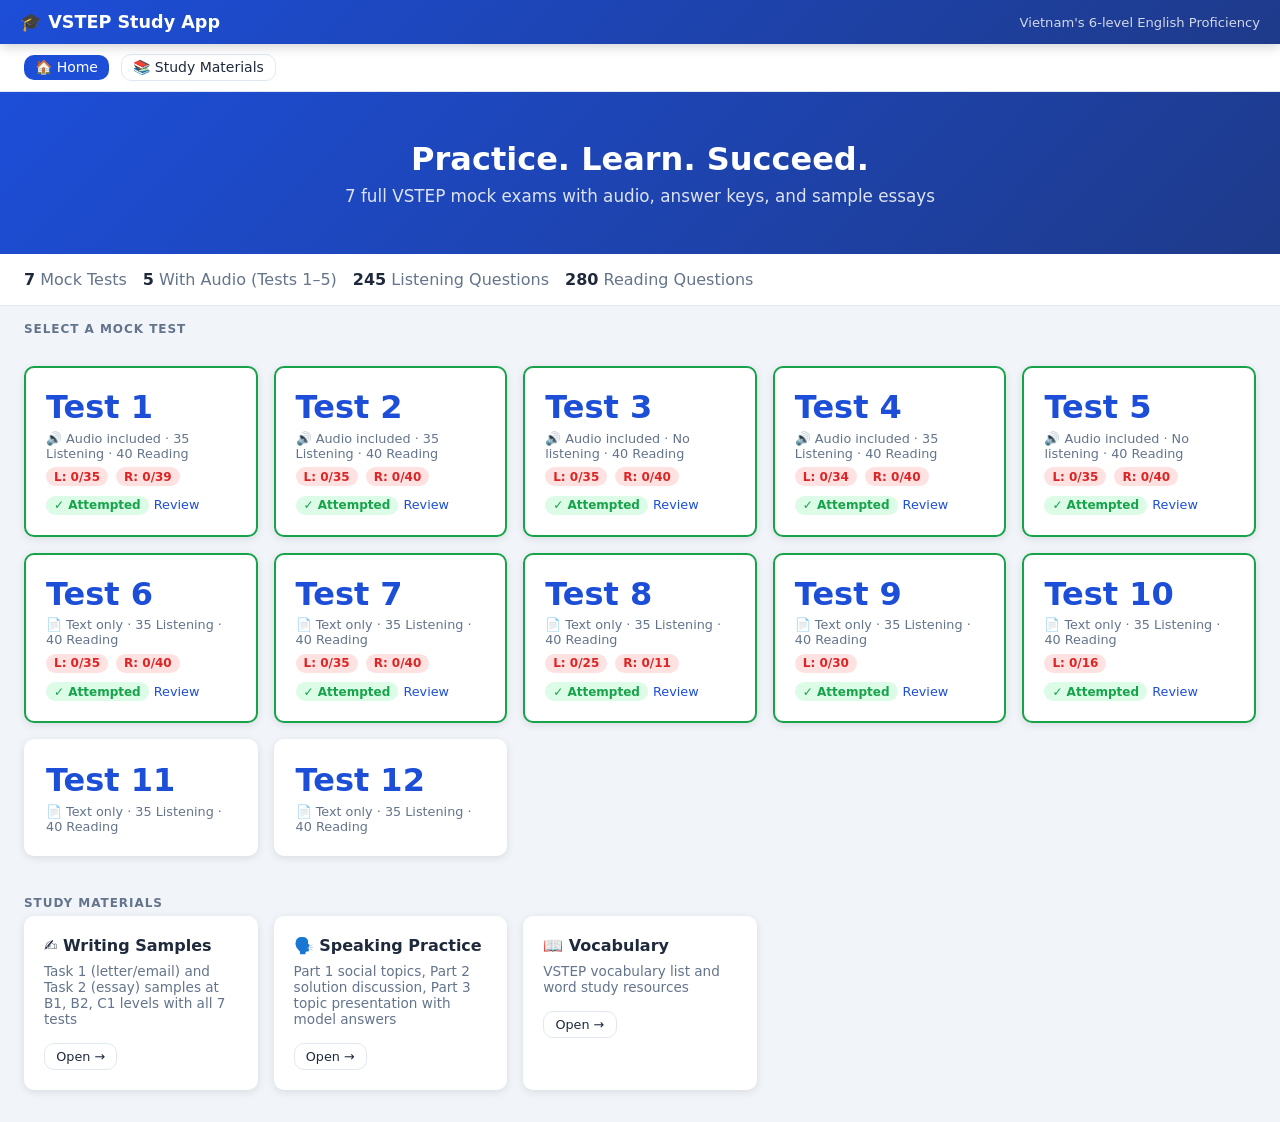
==== commit 125d3a66: "Rebuild as VSTEP Study App with full content from all source files - New study sections: Speaking Te" ====
--- a/index.html
+++ b/index.html
@@ -1,2058 +1,8 @@
 <!DOCTYPE html>
-<html lang="en">
-<head>
-  <meta charset="UTF-8" />
-  <meta name="viewport" content="width=device-width, initial-scale=1.0" />
-  <title>APTIS Study App</title>
-  <style>
-    /* ===== RESET & BASE ===== */
-    *, *::before, *::after { box-sizing: border-box; margin: 0; padding: 0; }
-    :root {
-      --bg: #0f1117;
-      --surface: #1a1d27;
-      --surface2: #22263a;
-      --accent: #6c63ff;
-      --accent2: #ff6584;
-      --green: #43e97b;
-      --yellow: #f9ca24;
-      --text: #e8eaf6;
-      --muted: #8888aa;
-      --radius: 14px;
-    }
-    body {
-      font-family: 'Segoe UI', system-ui, sans-serif;
-      background: var(--bg);
-      color: var(--text);
-      min-height: 100vh;
-    }
-
-    /* ===== HEADER ===== */
-    header {
-      background: linear-gradient(135deg, #1a1d27 0%, #12152e 100%);
-      border-bottom: 1px solid #2a2d45;
-      padding: 0 20px;
-      position: sticky;
-      top: 0;
-      z-index: 100;
-    }
-    .header-inner {
-      max-width: 960px;
-      margin: 0 auto;
-      display: flex;
-      align-items: center;
-      justify-content: space-between;
-      gap: 12px;
-      flex-wrap: wrap;
-      padding: 12px 0;
-    }
-    .logo {
-      display: flex;
-      align-items: center;
-      gap: 10px;
-      font-size: 1.25rem;
-      font-weight: 700;
-      color: var(--text);
-      text-decoration: none;
-    }
-    .logo span { color: var(--accent); }
-    .logo-badge {
-      background: var(--accent);
-      color: #fff;
-      font-size: 0.65rem;
-      font-weight: 700;
-      padding: 2px 7px;
-      border-radius: 20px;
-      letter-spacing: 1px;
-    }
-
-    /* ===== NAV TABS ===== */
-    nav { display: flex; gap: 4px; flex-wrap: wrap; }
-    nav button {
-      background: transparent;
-      border: none;
-      color: var(--muted);
-      font-size: 0.85rem;
-      font-weight: 600;
-      padding: 8px 16px;
-      border-radius: 8px;
-      cursor: pointer;
-      transition: all 0.2s;
-      display: flex;
-      align-items: center;
-      gap: 6px;
-    }
-    nav button:hover { background: var(--surface2); color: var(--text); }
-    nav button.active {
-      background: var(--accent);
-      color: #fff;
-    }
-    nav button .nav-icon { font-size: 1rem; }
-
-    /* ===== MAIN CONTENT ===== */
-    main {
-      max-width: 960px;
-      margin: 0 auto;
-      padding: 28px 20px 60px;
-    }
-    .section { display: none; }
-    .section.active { display: block; }
-
-    /* ===== HOME SECTION ===== */
-    .home-hero {
-      text-align: center;
-      padding: 40px 20px;
-    }
-    .home-hero h1 {
-      font-size: 2.2rem;
-      font-weight: 800;
-      background: linear-gradient(135deg, #6c63ff, #ff6584);
-      -webkit-background-clip: text;
-      -webkit-text-fill-color: transparent;
-      background-clip: text;
-      margin-bottom: 12px;
-    }
-    .home-hero p {
-      color: var(--muted);
-      font-size: 1rem;
-      max-width: 500px;
-      margin: 0 auto 32px;
-      line-height: 1.7;
-    }
-    .cards-grid {
-      display: grid;
-      grid-template-columns: repeat(auto-fit, minmax(200px, 1fr));
-      gap: 16px;
-      margin-top: 16px;
-    }
-    .card {
-      background: var(--surface);
-      border: 1px solid #2a2d45;
-      border-radius: var(--radius);
-      padding: 24px 20px;
-      cursor: pointer;
-      transition: all 0.25s;
-      text-align: center;
-    }
-    .card:hover {
-      transform: translateY(-4px);
-      border-color: var(--accent);
-      box-shadow: 0 8px 24px rgba(108,99,255,0.2);
-    }
-    .card .card-icon { font-size: 2.2rem; margin-bottom: 12px; }
-    .card h3 { font-size: 1rem; font-weight: 700; margin-bottom: 6px; }
-    .card p { font-size: 0.8rem; color: var(--muted); line-height: 1.5; }
-    .card .badge {
-      display: inline-block;
-      margin-top: 10px;
-      font-size: 0.7rem;
-      font-weight: 700;
-      padding: 3px 10px;
-      border-radius: 20px;
-      letter-spacing: 0.5px;
-    }
-    .badge-blue  { background: rgba(108,99,255,0.2); color: #6c63ff; }
-    .badge-red   { background: rgba(255,101,132,0.2); color: #ff6584; }
-    .badge-green { background: rgba(67,233,123,0.2); color: #43e97b; }
-    .badge-yellow{ background: rgba(249,202,36,0.2); color: #f9ca24; }
-    .badge-purple{ background: rgba(165,94,234,0.2); color: #a55eea; }
-
-    .exam-info {
-      background: var(--surface);
-      border: 1px solid #2a2d45;
-      border-radius: var(--radius);
-      padding: 24px;
-      margin-top: 32px;
-    }
-    .exam-info h2 { font-size: 1rem; font-weight: 700; margin-bottom: 16px; color: var(--muted); text-transform: uppercase; letter-spacing: 1px; }
-    .exam-parts { display: grid; grid-template-columns: repeat(auto-fit, minmax(180px, 1fr)); gap: 12px; }
-    .exam-part {
-      background: var(--surface2);
-      border-radius: 10px;
-      padding: 14px 16px;
-    }
-    .exam-part .part-label { font-size: 0.7rem; color: var(--muted); font-weight: 600; letter-spacing: 1px; text-transform: uppercase; margin-bottom: 4px; }
-    .exam-part .part-name { font-size: 0.95rem; font-weight: 700; }
-    .exam-part .part-detail { font-size: 0.78rem; color: var(--muted); margin-top: 4px; line-height: 1.4; }
-
-    /* ===== SECTION HEADER ===== */
-    .sec-header {
-      margin-bottom: 24px;
-    }
-    .sec-header h2 {
-      font-size: 1.5rem;
-      font-weight: 800;
-      margin-bottom: 6px;
-    }
-    .sec-header p { color: var(--muted); font-size: 0.9rem; }
-    .accent { color: var(--accent); }
-
-    /* ===== TABS (inner) ===== */
-    .inner-tabs {
-      display: flex;
-      gap: 6px;
-      flex-wrap: wrap;
-      margin-bottom: 20px;
-      background: var(--surface);
-      border-radius: 10px;
-      padding: 6px;
-      border: 1px solid #2a2d45;
-    }
-    .inner-tabs button {
-      flex: 1;
-      min-width: 80px;
-      background: transparent;
-      border: none;
-      color: var(--muted);
-      font-size: 0.82rem;
-      font-weight: 600;
-      padding: 8px 12px;
-      border-radius: 7px;
-      cursor: pointer;
-      transition: all 0.2s;
-    }
-    .inner-tabs button:hover { color: var(--text); background: var(--surface2); }
-    .inner-tabs button.active { background: var(--accent); color: #fff; }
-
-    .inner-section { display: none; }
-    .inner-section.active { display: block; }
-
-    /* ===== FLASHCARD ===== */
-    .flashcard {
-      background: var(--surface);
-      border: 1px solid #2a2d45;
-      border-radius: var(--radius);
-      padding: 18px;
-      cursor: pointer;
-      transition: all 0.2s;
-      position: relative;
-      min-height: 110px;
-    }
-    .flashcard:hover { border-color: var(--accent); box-shadow: 0 4px 16px rgba(108,99,255,0.15); }
-    .flashcard .fc-q {
-      font-size: 0.82rem;
-      color: var(--muted);
-      margin-bottom: 6px;
-      line-height: 1.5;
-    }
-    .flashcard .fc-vn {
-      font-size: 0.88rem;
-      color: var(--text);
-      font-weight: 600;
-      line-height: 1.5;
-    }
-    .flashcard .fc-ans {
-      display: none;
-      margin-top: 12px;
-      background: var(--surface2);
-      border-radius: 8px;
-      padding: 10px 12px;
-      font-size: 0.92rem;
-      font-weight: 700;
-      color: var(--green);
-      border-left: 3px solid var(--green);
-    }
-    .flashcard.revealed .fc-ans { display: block; }
-    .flashcard .fc-mark {
-      display: none;
-      position: absolute;
-      top: 10px; right: 12px;
-      font-size: 1.1rem;
-    }
-    .flashcard.correct .fc-mark { display: block; content: '✅'; }
-    .flashcard .fc-btns {
-      display: none;
-      margin-top: 12px;
-      gap: 8px;
-    }
-    .flashcard.revealed .fc-btns { display: flex; }
-    .fc-btn {
-      flex: 1;
-      border: none;
-      border-radius: 8px;
-      padding: 7px;
-      font-size: 0.8rem;
-      font-weight: 700;
-      cursor: pointer;
-      transition: opacity 0.2s;
-    }
-    .fc-btn:hover { opacity: 0.85; }
-    .fc-btn.good { background: rgba(67,233,123,0.15); color: var(--green); border: 1px solid rgba(67,233,123,0.3); }
-    .fc-btn.bad  { background: rgba(255,101,132,0.15); color: var(--accent2); border: 1px solid rgba(255,101,132,0.3); }
-
-    /* ===== TOPIC CARD ===== */
-    .topic-card {
-      background: var(--surface);
-      border: 1px solid #2a2d45;
-      border-radius: var(--radius);
-      overflow: hidden;
-    }
-    .topic-card .topic-header {
-      background: linear-gradient(135deg, var(--surface2), #1a1d27);
-      padding: 14px 18px;
-      display: flex;
-      align-items: center;
-      justify-content: space-between;
-      cursor: pointer;
-    }
-    .topic-card .topic-title { font-size: 0.92rem; font-weight: 700; }
-    .topic-card .topic-body {
-      padding: 0 18px;
-      max-height: 0;
-      overflow: hidden;
-      transition: max-height 0.3s ease, padding 0.3s ease;
-    }
-    .topic-card.open .topic-body { max-height: 300px; padding: 14px 18px; }
-    .topic-card .topic-body ul { list-style: none; padding: 0; }
-    .topic-card .topic-body li {
-      padding: 5px 0;
-      font-size: 0.85rem;
-      color: var(--text);
-      border-bottom: 1px solid #2a2d45;
-      display: flex;
-      align-items: flex-start;
-      gap: 8px;
-      line-height: 1.5;
-    }
-    .topic-card .topic-body li::before { content: '→'; color: var(--accent); font-weight: 700; flex-shrink: 0; }
-    .topic-card .topic-body li:last-child { border-bottom: none; }
-    .topic-chevron { transition: transform 0.3s; color: var(--muted); }
-    .topic-card.open .topic-chevron { transform: rotate(180deg); }
-
-    /* ===== SPEAKING STYLES ===== */
-    .timer-bar {
-      background: var(--surface);
-      border: 1px solid #2a2d45;
-      border-radius: var(--radius);
-      padding: 16px 20px;
-      display: flex;
-      align-items: center;
-      gap: 16px;
-      margin-bottom: 16px;
-      flex-wrap: wrap;
-    }
-    .timer-display {
-      font-size: 2rem;
-      font-weight: 800;
-      font-variant-numeric: tabular-nums;
-      color: var(--accent);
-      min-width: 72px;
-    }
-    .timer-display.danger { color: var(--accent2); }
-    .timer-controls { display: flex; gap: 8px; flex-wrap: wrap; }
-    .tbtn {
-      border: none;
-      border-radius: 8px;
-      padding: 7px 16px;
-      font-size: 0.82rem;
-      font-weight: 700;
-      cursor: pointer;
-      transition: opacity 0.2s;
-    }
-    .tbtn:hover { opacity: 0.85; }
-    .tbtn.start { background: rgba(67,233,123,0.2); color: var(--green); border: 1px solid rgba(67,233,123,0.3); }
-    .tbtn.stop  { background: rgba(255,101,132,0.15); color: var(--accent2); border: 1px solid rgba(255,101,132,0.3); }
-    .tbtn.reset { background: var(--surface2); color: var(--muted); border: 1px solid #2a2d45; }
-    .timer-ring { width: 44px; height: 44px; margin-left: auto; }
-    .timer-ring svg { width: 100%; height: 100%; }
-
-    .spk-tip {
-      background: rgba(108,99,255,0.08);
-      border: 1px solid rgba(108,99,255,0.2);
-      border-radius: 10px;
-      padding: 10px 16px;
-      font-size: 0.83rem;
-      color: var(--muted);
-      margin-bottom: 18px;
-      line-height: 1.6;
-    }
-    .spk-tip b { color: var(--text); }
-    .spk-tip i { color: var(--accent); font-style: normal; }
-
-    .random-q-card {
-      background: var(--surface);
-      border: 2px solid var(--accent);
-      border-radius: var(--radius);
-      padding: 28px 24px;
-      margin-bottom: 18px;
-      animation: fadeIn 0.3s ease;
-    }
-    @keyframes fadeIn { from { opacity:0; transform:translateY(-8px); } to { opacity:1; transform:translateY(0); } }
-    .random-q-card .rq-part { font-size: 0.72rem; color: var(--accent); font-weight: 700; text-transform: uppercase; letter-spacing: 1px; margin-bottom: 10px; }
-    .random-q-card .rq-main { font-size: 1.1rem; font-weight: 700; color: var(--text); margin-bottom: 10px; line-height: 1.5; }
-    .random-q-card .rq-follow { font-size: 0.85rem; color: var(--muted); line-height: 1.6; }
-    .random-q-card .rq-follow span { display: block; padding: 4px 0; }
-    .random-q-card .rq-follow span::before { content: '→ '; color: var(--accent); }
-
-    .spk-list { display: grid; grid-template-columns: repeat(auto-fill, minmax(260px,1fr)); gap: 10px; }
-    .spk-item {
-      background: var(--surface);
-      border: 1px solid #2a2d45;
-      border-radius: 10px;
-      padding: 14px 16px;
-      font-size: 0.85rem;
-      line-height: 1.5;
-      transition: border-color 0.2s;
-    }
-    .spk-item:hover { border-color: var(--accent); }
-    .spk-item .spk-num { font-size: 0.7rem; color: var(--muted); margin-bottom: 4px; font-weight: 700; }
-    .spk-item.has-follow { border-left: 3px solid var(--accent); }
-    .spk-follow { font-size: 0.78rem; color: var(--muted); margin-top: 6px; padding-top: 6px; border-top: 1px solid #2a2d45; line-height: 1.5; }
-    .spk-follow span { display: block; }
-    .spk-follow span::before { content: '• '; color: var(--accent); }
-
-    /* ===== WRITING STYLES ===== */
-    .wrt-timer-row {
-      background: var(--surface);
-      border: 1px solid #2a2d45;
-      border-radius: var(--radius);
-      padding: 14px 20px;
-      display: flex;
-      align-items: center;
-      justify-content: space-between;
-      gap: 12px;
-      flex-wrap: wrap;
-      margin-bottom: 14px;
-    }
-    .clubs-grid {
-      display: grid;
-      grid-template-columns: repeat(auto-fill, minmax(280px,1fr));
-      gap: 14px;
-    }
-    .club-card {
-      background: var(--surface);
-      border: 1px solid #2a2d45;
-      border-radius: var(--radius);
-      overflow: hidden;
-      transition: border-color 0.2s;
-    }
-    .club-card:hover { border-color: var(--accent); }
-    .club-card .club-header {
-      padding: 14px 16px;
-      background: var(--surface2);
-      display: flex;
-      align-items: center;
-      justify-content: space-between;
-      cursor: pointer;
-    }
-    .club-card .club-title { font-size: 0.9rem; font-weight: 700; }
-    .club-card .club-body {
-      max-height: 0;
-      overflow: hidden;
-      transition: max-height 0.35s ease, padding 0.35s ease;
-    }
-    .club-card.open .club-body { max-height: 500px; padding: 16px; }
-    .club-task {
-      font-size: 0.82rem;
-      color: var(--muted);
-      margin-bottom: 12px;
-      line-height: 1.6;
-      background: var(--surface2);
-      border-radius: 8px;
-      padding: 10px 12px;
-    }
-    .club-messages {}
-    .msg-block {
-      margin-bottom: 10px;
-      border-left: 3px solid var(--accent);
-      padding-left: 12px;
-    }
-    .msg-block .msg-label { font-size: 0.7rem; color: var(--accent); font-weight: 700; text-transform: uppercase; letter-spacing: 1px; margin-bottom: 3px; }
-    .msg-block .msg-text { font-size: 0.83rem; line-height: 1.6; color: var(--text); }
-    .msg-block .msg-vocab { font-size: 0.75rem; color: var(--muted); margin-top: 4px; }
-    .msg-block .msg-vocab b { color: var(--yellow); }
-    .essay-card {
-      background: var(--surface);
-      border: 1px solid #2a2d45;
-      border-radius: var(--radius);
-      padding: 20px;
-      margin-bottom: 14px;
-    }
-    .essay-card h3 { font-size: 0.95rem; font-weight: 700; color: var(--accent); margin-bottom: 10px; }
-    .essay-prompt {
-      background: var(--surface2);
-      border-radius: 8px;
-      padding: 12px 14px;
-      font-size: 0.85rem;
-      line-height: 1.6;
-      margin-bottom: 14px;
-      border-left: 3px solid var(--yellow);
-    }
-    .essay-structure { display: grid; grid-template-columns: repeat(auto-fit, minmax(160px,1fr)); gap: 10px; }
-    .essay-part {
-      background: var(--surface2);
-      border-radius: 8px;
-      padding: 10px 12px;
-    }
-    .essay-part .ep-label { font-size: 0.7rem; color: var(--muted); font-weight: 700; text-transform: uppercase; letter-spacing: 1px; margin-bottom: 4px; }
-    .essay-part .ep-hint { font-size: 0.8rem; color: var(--text); line-height: 1.5; }
-    .phrases-section {
-      background: var(--surface);
-      border: 1px solid #2a2d45;
-      border-radius: var(--radius);
-      margin-bottom: 14px;
-      overflow: hidden;
-    }
-    .phrases-section .ph-header {
-      background: var(--surface2);
-      padding: 13px 18px;
-      font-size: 0.9rem;
-      font-weight: 700;
-      cursor: pointer;
-      display: flex;
-      justify-content: space-between;
-      align-items: center;
-    }
-    .phrases-section .ph-body {
-      max-height: 0;
-      overflow: hidden;
-      transition: max-height 0.35s ease, padding 0.35s ease;
-    }
-    .phrases-section.open .ph-body { max-height: 600px; padding: 14px 18px; }
-    .phrase-list { display: flex; flex-wrap: wrap; gap: 8px; }
-    .phrase-chip {
-      background: var(--surface2);
-      border: 1px solid #3a3d55;
-      border-radius: 20px;
-      padding: 5px 14px;
-      font-size: 0.8rem;
-      color: var(--text);
-      cursor: pointer;
-      transition: all 0.2s;
-    }
-    .phrase-chip:hover { border-color: var(--accent); color: var(--accent); background: rgba(108,99,255,0.08); }
-
-    /* ===== READING STYLES ===== */
-    .quiz-set {
-      background: var(--surface);
-      border: 1px solid #2a2d45;
-      border-radius: var(--radius);
-      padding: 22px;
-      margin-bottom: 18px;
-    }
-    .quiz-set h3 {
-      font-size: 0.95rem;
-      font-weight: 700;
-      margin-bottom: 14px;
-      color: var(--accent);
-    }
-    .blank-sentence {
-      font-size: 0.92rem;
-      margin-bottom: 12px;
-      line-height: 2;
-    }
-    .blank-sentence select {
-      background: var(--surface2);
-      border: 1px solid #3a3d55;
-      color: var(--text);
-      border-radius: 6px;
-      padding: 3px 8px;
-      font-size: 0.88rem;
-      cursor: pointer;
-      margin: 0 4px;
-    }
-    .blank-sentence select.correct { border-color: var(--green); color: var(--green); }
-    .blank-sentence select.wrong   { border-color: var(--accent2); color: var(--accent2); }
-    .quiz-actions { display:flex; gap:10px; margin-top:14px; flex-wrap:wrap; }
-    .btn-check {
-      background: var(--accent);
-      color: #fff;
-      border: none;
-      border-radius: 8px;
-      padding: 8px 20px;
-      font-size: 0.85rem;
-      font-weight: 700;
-      cursor: pointer;
-      transition: opacity 0.2s;
-    }
-    .btn-check:hover { opacity: 0.85; }
-    .btn-reset-q {
-      background: var(--surface2);
-      color: var(--muted);
-      border: 1px solid #2a2d45;
-      border-radius: 8px;
-      padding: 8px 16px;
-      font-size: 0.85rem;
-      cursor: pointer;
-    }
-    .quiz-result {
-      margin-top: 10px;
-      font-size: 0.88rem;
-      font-weight: 700;
-      display: none;
-    }
-
-    /* Passage (Part 2) */
-    .passage-card {
-      background: var(--surface);
-      border: 1px solid #2a2d45;
-      border-radius: var(--radius);
-      margin-bottom: 16px;
-      overflow: hidden;
-    }
-    .passage-header {
-      padding: 14px 20px;
-      background: var(--surface2);
-      display: flex;
-      align-items: center;
-      justify-content: space-between;
-      cursor: pointer;
-    }
-    .passage-header h3 { font-size: 0.95rem; font-weight: 700; }
-    .passage-body { padding: 0 20px; max-height: 0; overflow: hidden; transition: max-height 0.4s, padding 0.4s; }
-    .passage-card.open .passage-body { max-height: 600px; padding: 18px 20px; }
-    .sentence-list { list-style: none; counter-reset: sent; }
-    .sentence-list li {
-      counter-increment: sent;
-      padding: 8px 0 8px 32px;
-      position: relative;
-      font-size: 0.88rem;
-      line-height: 1.6;
-      border-bottom: 1px solid #2a2d45;
-    }
-    .sentence-list li:last-child { border-bottom: none; }
-    .sentence-list li::before {
-      content: counter(sent);
-      position: absolute; left: 0;
-      background: var(--accent);
-      color: #fff;
-      font-size: 0.7rem;
-      font-weight: 700;
-      width: 20px; height: 20px;
-      border-radius: 50%;
-      display: flex; align-items: center; justify-content: center;
-      top: 10px;
-    }
-    .show-passage-btn {
-      background: var(--surface2);
-      border: 1px solid #3a3d55;
-      color: var(--accent);
-      border-radius: 8px;
-      padding: 5px 14px;
-      font-size: 0.8rem;
-      font-weight: 700;
-      cursor: pointer;
-      white-space: nowrap;
-    }
-
-    /* Part 3 opinions */
-    .opinions-block {
-      background: var(--surface);
-      border: 1px solid #2a2d45;
-      border-radius: var(--radius);
-      padding: 22px;
-      margin-bottom: 20px;
-    }
-    .opinions-block h3 { font-size: 1rem; font-weight: 700; margin-bottom: 16px; }
-    .opinions-grid { display: grid; grid-template-columns: repeat(auto-fit, minmax(200px,1fr)); gap:10px; margin-bottom:18px; }
-    .opinion-box {
-      background: var(--surface2);
-      border-radius: 10px;
-      padding: 12px 14px;
-      border-left: 3px solid var(--accent);
-      font-size: 0.82rem;
-      line-height: 1.55;
-    }
-    .opinion-box .op-label { font-weight: 800; font-size: 1rem; color: var(--accent); margin-bottom: 6px; }
-    .opinion-question {
-      margin-bottom: 10px;
-    }
-    .opinion-question p { font-size: 0.88rem; margin-bottom: 8px; font-weight: 600; }
-    .opinion-opts { display: flex; gap: 8px; flex-wrap: wrap; }
-    .op-btn {
-      background: var(--surface2);
-      border: 1px solid #3a3d55;
-      color: var(--text);
-      border-radius: 8px;
-      padding: 5px 16px;
-      font-size: 0.85rem;
-      font-weight: 700;
-      cursor: pointer;
-      transition: all 0.2s;
-      min-width: 44px;
-      text-align: center;
-    }
-    .op-btn:hover { border-color: var(--accent); color: var(--accent); }
-    .op-btn.selected-correct { background: rgba(67,233,123,0.2); border-color: var(--green); color: var(--green); }
-    .op-btn.selected-wrong   { background: rgba(255,101,132,0.2); border-color: var(--accent2); color: var(--accent2); }
-    .op-btn.reveal-correct   { background: rgba(67,233,123,0.1); border-color: var(--green); color: var(--green); }
-
-    /* Part 4 headings */
-    .heading-set {
-      background: var(--surface);
-      border: 1px solid #2a2d45;
-      border-radius: var(--radius);
-      padding: 22px;
-      margin-bottom: 18px;
-    }
-    .heading-set h3 { font-size: 0.95rem; font-weight: 700; margin-bottom: 4px; color: var(--accent); }
-    .heading-set .topic-sub { font-size: 0.78rem; color: var(--muted); margin-bottom: 16px; }
-    .heading-item {
-      background: var(--surface2);
-      border-radius: 10px;
-      padding: 14px 16px;
-      margin-bottom: 10px;
-      cursor: pointer;
-      border: 1px solid #2a2d45;
-      transition: border-color 0.2s;
-    }
-    .heading-item:hover { border-color: var(--accent); }
-    .heading-item .para-num { font-size: 0.75rem; color: var(--muted); margin-bottom: 4px; font-weight: 700; text-transform: uppercase; letter-spacing: 1px; }
-    .heading-item .para-text { font-size: 0.83rem; line-height: 1.55; color: var(--text); }
-    .heading-item .para-ans { display: none; margin-top: 8px; font-size: 0.85rem; font-weight: 700; color: var(--green); }
-    .heading-item.revealed .para-ans { display: block; }
-
-    /* ===== FOOTER ===== */
-    footer {
-      text-align: center;
-      color: var(--muted);
-      font-size: 0.78rem;
-      padding: 20px;
-      border-top: 1px solid #2a2d45;
-      margin-top: 20px;
-    }
-  </style>
-</head>
-<body>
-
-<!-- ===== HEADER ===== -->
-<header>
-  <div class="header-inner">
-    <a class="logo" href="#" onclick="showSection('home')">
-      🎓 <span>APTIS</span> Study App
-      <span class="logo-badge">B2</span>
-    </a>
-    <nav>
-      <button class="active" onclick="showSection('home')" id="nav-home">
-        <span class="nav-icon">🏠</span> Home
-      </button>
-      <button onclick="showSection('listening')" id="nav-listening">
-        <span class="nav-icon">🎧</span> Listening
-      </button>
-      <button onclick="showSection('reading')" id="nav-reading">
-        <span class="nav-icon">📖</span> Reading
-      </button>
-      <button onclick="showSection('speaking')" id="nav-speaking">
-        <span class="nav-icon">🗣️</span> Speaking
-      </button>
-      <button onclick="showSection('writing')" id="nav-writing">
-        <span class="nav-icon">✍️</span> Writing
-      </button>
-    </nav>
-  </div>
-</header>
-
-<!-- ===== MAIN ===== -->
-<main>
-
-  <!-- ===== HOME ===== -->
-  <section id="home" class="section active">
-    <div class="home-hero">
-      <h1>Luyện thi APTIS B2 🚀</h1>
-      <p>Ôn tập toàn diện 4 kỹ năng: Listening · Reading · Speaking · Writing.<br/>Tài liệu được tổng hợp từ khoá ôn của bạn.</p>
-    </div>
-
-    <div class="cards-grid">
-      <div class="card" onclick="showSection('listening')">
-        <div class="card-icon">🎧</div>
-        <h3>Listening</h3>
-        <p>Flashcard hỏi – đáp Part 1, topics Part 2</p>
-        <span class="badge badge-blue">Flashcard</span>
-      </div>
-      <div class="card" onclick="showSection('reading')">
-        <div class="card-icon">📖</div>
-        <h3>Reading</h3>
-        <p>Passages + quiz Part 1–4</p>
-        <span class="badge badge-red">Quiz</span>
-      </div>
-      <div class="card" onclick="showSection('speaking')">
-        <div class="card-icon">🗣️</div>
-        <h3>Speaking</h3>
-        <p>Question bank + bộ đếm giờ luyện nói</p>
-        <span class="badge badge-green">Timer</span>
-      </div>
-      <div class="card" onclick="showSection('writing')">
-        <div class="card-icon">✍️</div>
-        <h3>Writing</h3>
-        <p>25 club topics + cấu trúc bài viết</p>
-        <span class="badge badge-yellow">Templates</span>
-      </div>
-    </div>
-
-    <div class="exam-info">
-      <h2>📋 Cấu trúc đề thi APTIS</h2>
-      <div class="exam-parts">
-        <div class="exam-part">
-          <div class="part-label">Listening</div>
-          <div class="part-name">4 Parts</div>
-          <div class="part-detail">P1: Short Q&A · P2: Topic talks · P3: Long listening · P4: Lecture</div>
-        </div>
-        <div class="exam-part">
-          <div class="part-label">Reading</div>
-          <div class="part-name">4 Parts</div>
-          <div class="part-detail">P1: Fill in blank · P2: Sentence order · P3: Match opinions · P4: Headings</div>
-        </div>
-        <div class="exam-part">
-          <div class="part-label">Speaking</div>
-          <div class="part-name">4 Parts</div>
-          <div class="part-detail">P1: Describe · P2: Picture + questions · P3: Compare · P4: Debate</div>
-        </div>
-        <div class="exam-part">
-          <div class="part-label">Writing</div>
-          <div class="part-name">2 Parts</div>
-          <div class="part-detail">P1: Short messages (club posts) · P2: Essay / formal email</div>
-        </div>
-      </div>
-    </div>
-  </section>
-
-  <!-- ===== LISTENING ===== -->
-  <section id="listening" class="section">
-    <div class="sec-header">
-      <h2>🎧 <span class="accent">Listening</span></h2>
-      <p>Part 1: Flashcard Q&A · Part 2: Topics &amp; Bullet Points</p>
-    </div>
-
-    <div id="listening-group">
-      <div class="inner-tabs">
-        <button class="active" data-target="lis-p1" onclick="showInner('listening-group','lis-p1')">Part 1 — Flashcards</button>
-        <button data-target="lis-p2" onclick="showInner('listening-group','lis-p2')">Part 2 — Topics</button>
-      </div>
-
-      <!-- PART 1: FLASHCARDS -->
-      <div id="lis-p1" class="inner-section active">
-        <div style="display:flex; gap:10px; align-items:center; flex-wrap:wrap; margin-bottom:18px;">
-          <span style="color:var(--muted); font-size:0.85rem;">
-            Click vào card để lật xem đáp án · <span id="lis-score" style="color:var(--green); font-weight:700;">0</span> đúng / <span id="lis-total" style="color:var(--muted);">0</span> đã làm
-          </span>
-          <button onclick="shuffleCards()" style="margin-left:auto; background:var(--surface2); border:1px solid #2a2d45; color:var(--text); padding:6px 14px; border-radius:8px; cursor:pointer; font-size:0.82rem; font-weight:600;">🔀 Shuffle</button>
-          <button onclick="resetScore()" style="background:var(--surface2); border:1px solid #2a2d45; color:var(--muted); padding:6px 14px; border-radius:8px; cursor:pointer; font-size:0.82rem;">↺ Reset</button>
-        </div>
-
-        <div id="flashcard-grid" style="display:grid; grid-template-columns: repeat(auto-fill, minmax(280px,1fr)); gap:14px;"></div>
-      </div>
-
-      <!-- PART 2: TOPICS -->
-      <div id="lis-p2" class="inner-section">
-        <div id="topics-grid" style="display:grid; grid-template-columns:repeat(auto-fill,minmax(260px,1fr)); gap:14px;"></div>
-      </div>
-    </div>
-  </section>
-
-  <!-- ===== READING ===== -->
-  <section id="reading" class="section">
-    <div class="sec-header">
-      <h2>📖 <span class="accent">Reading</span></h2>
-      <p>Part 1: Fill-in-blank · Part 2: Sentence order · Part 3: Match opinions · Part 4: Headings</p>
-    </div>
-    <div id="reading-group">
-      <div class="inner-tabs">
-        <button class="active" data-target="read-p1" onclick="showInner('reading-group','read-p1')">Part 1 — Fill Blank</button>
-        <button data-target="read-p2" onclick="showInner('reading-group','read-p2')">Part 2 — Passages</button>
-        <button data-target="read-p3" onclick="showInner('reading-group','read-p3')">Part 3 — Opinions</button>
-        <button data-target="read-p4" onclick="showInner('reading-group','read-p4')">Part 4 — Headings</button>
-      </div>
-
-      <!-- PART 1: FILL IN BLANK -->
-      <div id="read-p1" class="inner-section active">
-        <p style="color:var(--muted); font-size:0.85rem; margin-bottom:18px;">Chọn từ đúng để điền vào chỗ trống. Click <b style="color:var(--green)">Check</b> để xem kết quả.</p>
-        <div id="p1-quiz-container"></div>
-      </div>
-
-      <!-- PART 2: PASSAGES -->
-      <div id="read-p2" class="inner-section">
-        <p style="color:var(--muted); font-size:0.85rem; margin-bottom:18px;">Đọc đoạn văn và click <b style="color:var(--accent)">Show Sentences</b> để xem câu hoàn chỉnh theo thứ tự đúng.</p>
-        <div id="p2-passages-container"></div>
-      </div>
-
-      <!-- PART 3: A/B/C/D OPINIONS -->
-      <div id="read-p3" class="inner-section">
-        <p style="color:var(--muted); font-size:0.85rem; margin-bottom:18px;">Đọc ý kiến A/B/C/D rồi trả lời câu hỏi. Click để xem đáp án.</p>
-        <div id="p3-quiz-container"></div>
-      </div>
-
-      <!-- PART 4: HEADINGS -->
-      <div id="read-p4" class="inner-section">
-        <p style="color:var(--muted); font-size:0.85rem; margin-bottom:18px;">Nối heading với đoạn văn tương ứng. Click <b style="color:var(--accent)">Show Answer</b> để xem đáp án.</p>
-        <div id="p4-quiz-container"></div>
-      </div>
-    </div>
-  </section>
-
-  <!-- ===== SPEAKING ===== -->
-  <section id="speaking" class="section">
-    <div class="sec-header">
-      <h2>🗣️ <span class="accent">Speaking</span></h2>
-      <p>Part 1–4 question bank · Timer luyện nói · Tips &amp; hints</p>
-    </div>
-    <div id="speaking-group">
-      <div class="inner-tabs">
-        <button class="active" data-target="spk-p1" onclick="showInner('speaking-group','spk-p1')">Part 1 — Describe</button>
-        <button data-target="spk-p2" onclick="showInner('speaking-group','spk-p2')">Part 2 — Picture</button>
-        <button data-target="spk-p3" onclick="showInner('speaking-group','spk-p3')">Part 3 — Compare</button>
-        <button data-target="spk-p4" onclick="showInner('speaking-group','spk-p4')">Part 4 — Debate</button>
-      </div>
-
-      <!-- PART 1 -->
-      <div id="spk-p1" class="inner-section active">
-        <div class="timer-bar" id="timer-bar-p1">
-          <div class="timer-display" id="timer-p1">0:45</div>
-          <div class="timer-controls">
-            <button class="tbtn start" onclick="startTimer('p1',45)">▶ Start</button>
-            <button class="tbtn stop"  onclick="stopTimer('p1')">⏹ Stop</button>
-            <button class="tbtn reset" onclick="resetTimer('p1',45)">↺ Reset</button>
-          </div>
-          <div class="timer-ring" id="ring-p1"><svg viewBox="0 0 44 44"><circle cx="22" cy="22" r="18" fill="none" stroke="#2a2d45" stroke-width="3"/><circle cx="22" cy="22" r="18" fill="none" stroke="var(--accent)" stroke-width="3" stroke-dasharray="113" stroke-dashoffset="0" id="ring-circle-p1" style="transition:stroke-dashoffset 1s linear;transform:rotate(-90deg);transform-origin:center"/></svg></div>
-        </div>
-        <div class="spk-tip">💡 <b>Part 1:</b> Mỗi câu hỏi bạn có <b>45 giây</b> để trả lời. Nói liên tục, dùng present/past tense, thêm ví dụ cụ thể.</div>
-        <div style="display:flex; gap:10px; margin-bottom:18px; flex-wrap:wrap; align-items:center;">
-          <button class="btn-check" onclick="randomSpk('p1')">🎲 Random Question</button>
-          <button class="btn-reset-q" onclick="showAllSpk('p1')">📋 Show All</button>
-          <span style="color:var(--muted); font-size:0.82rem; margin-left:auto;">Total: <b style="color:var(--text)">35</b> questions</span>
-        </div>
-        <div id="spk-p1-random" class="random-q-card" style="display:none;"></div>
-        <div id="spk-p1-all" style="display:none;">
-          <div id="spk-p1-list" class="spk-list"></div>
-        </div>
-      </div>
-
-      <!-- PART 2 -->
-      <div id="spk-p2" class="inner-section">
-        <div class="timer-bar" id="timer-bar-p2">
-          <div class="timer-display" id="timer-p2">1:30</div>
-          <div class="timer-controls">
-            <button class="tbtn start" onclick="startTimer('p2',90)">▶ Start</button>
-            <button class="tbtn stop"  onclick="stopTimer('p2')">⏹ Stop</button>
-            <button class="tbtn reset" onclick="resetTimer('p2',90)">↺ Reset</button>
-          </div>
-          <div class="timer-ring" id="ring-p2"><svg viewBox="0 0 44 44"><circle cx="22" cy="22" r="18" fill="none" stroke="#2a2d45" stroke-width="3"/><circle cx="22" cy="22" r="18" fill="none" stroke="var(--accent)" stroke-width="3" stroke-dasharray="113" stroke-dashoffset="0" id="ring-circle-p2" style="transition:stroke-dashoffset 1s linear;transform:rotate(-90deg);transform-origin:center"/></svg></div>
-        </div>
-        <div class="spk-tip">💡 <b>Part 2:</b> Mô tả ảnh (what/where/who/doing) → Trả lời 2 follow-up questions. Mỗi phần ~<b>90 giây</b>.</div>
-        <div style="display:flex; gap:10px; margin-bottom:18px; flex-wrap:wrap;">
-          <button class="btn-check" onclick="randomSpk('p2')">🎲 Random Set</button>
-          <button class="btn-reset-q" onclick="showAllSpk('p2')">📋 Show All</button>
-        </div>
-        <div id="spk-p2-random" class="random-q-card" style="display:none;"></div>
-        <div id="spk-p2-all" style="display:none;">
-          <div id="spk-p2-list" class="spk-list"></div>
-        </div>
-      </div>
-
-      <!-- PART 3 -->
-      <div id="spk-p3" class="inner-section">
-        <div class="timer-bar" id="timer-bar-p3">
-          <div class="timer-display" id="timer-p3">2:00</div>
-          <div class="timer-controls">
-            <button class="tbtn start" onclick="startTimer('p3',120)">▶ Start</button>
-            <button class="tbtn stop"  onclick="stopTimer('p3')">⏹ Stop</button>
-            <button class="tbtn reset" onclick="resetTimer('p3',120)">↺ Reset</button>
-          </div>
-          <div class="timer-ring" id="ring-p3"><svg viewBox="0 0 44 44"><circle cx="22" cy="22" r="18" fill="none" stroke="#2a2d45" stroke-width="3"/><circle cx="22" cy="22" r="18" fill="none" stroke="var(--accent)" stroke-width="3" stroke-dasharray="113" stroke-dashoffset="0" id="ring-circle-p3" style="transition:stroke-dashoffset 1s linear;transform:rotate(-90deg);transform-origin:center"/></svg></div>
-        </div>
-        <div class="spk-tip">💡 <b>Part 3:</b> So sánh 2 ảnh → Trả lời 2 câu hỏi thảo luận. Dùng <i>"In the first picture... whereas in the second..."</i></div>
-        <div style="display:flex; gap:10px; margin-bottom:18px; flex-wrap:wrap;">
-          <button class="btn-check" onclick="randomSpk('p3')">🎲 Random Set</button>
-          <button class="btn-reset-q" onclick="showAllSpk('p3')">📋 Show All</button>
-        </div>
-        <div id="spk-p3-random" class="random-q-card" style="display:none;"></div>
-        <div id="spk-p3-all" style="display:none;">
-          <div id="spk-p3-list" class="spk-list"></div>
-        </div>
-      </div>
-
-      <!-- PART 4 -->
-      <div id="spk-p4" class="inner-section">
-        <div class="timer-bar" id="timer-bar-p4">
-          <div class="timer-display" id="timer-p4">2:00</div>
-          <div class="timer-controls">
-            <button class="tbtn start" onclick="startTimer('p4',120)">▶ Start</button>
-            <button class="tbtn stop"  onclick="stopTimer('p4')">⏹ Stop</button>
-            <button class="tbtn reset" onclick="resetTimer('p4',120)">↺ Reset</button>
-          </div>
-          <div class="timer-ring" id="ring-p4"><svg viewBox="0 0 44 44"><circle cx="22" cy="22" r="18" fill="none" stroke="#2a2d45" stroke-width="3"/><circle cx="22" cy="22" r="18" fill="none" stroke="var(--accent)" stroke-width="3" stroke-dasharray="113" stroke-dashoffset="0" id="ring-circle-p4" style="transition:stroke-dashoffset 1s linear;transform:rotate(-90deg);transform-origin:center"/></svg></div>
-        </div>
-        <div class="spk-tip">💡 <b>Part 4:</b> Thảo luận tranh luận với examiner ~<b>2 phút</b>. Đưa ra ý kiến, agree/disagree, đưa ví dụ.</div>
-        <div style="display:flex; gap:10px; margin-bottom:18px; flex-wrap:wrap;">
-          <button class="btn-check" onclick="randomSpk('p4')">🎲 Random Topic</button>
-          <button class="btn-reset-q" onclick="showAllSpk('p4')">📋 Show All</button>
-        </div>
-        <div id="spk-p4-random" class="random-q-card" style="display:none;"></div>
-        <div id="spk-p4-all" style="display:none;">
-          <div id="spk-p4-list" class="spk-list"></div>
-        </div>
-      </div>
-    </div>
-  </section>
-
-  <!-- ===== WRITING ===== -->
-  <section id="writing" class="section">
-    <div class="sec-header">
-      <h2>✍️ <span class="accent">Writing</span></h2>
-      <p>Part 1: 25 Club Topics · Part 2: Essay structure · Timer luyện viết</p>
-    </div>
-    <div id="writing-group">
-      <div class="inner-tabs">
-        <button class="active" data-target="wrt-p1" onclick="showInner('writing-group','wrt-p1')">Part 1 — Club Posts</button>
-        <button data-target="wrt-p2" onclick="showInner('writing-group','wrt-p2')">Part 2 — Essay</button>
-        <button data-target="wrt-tips" onclick="showInner('writing-group','wrt-tips')">📌 Useful Phrases</button>
-      </div>
-
-      <!-- PART 1: CLUB TOPICS -->
-      <div id="wrt-p1" class="inner-section active">
-        <div class="wrt-timer-row">
-          <div style="display:flex; align-items:center; gap:12px; flex-wrap:wrap;">
-            <span style="color:var(--muted); font-size:0.85rem;">⏱️ Writing timer:</span>
-            <div class="timer-display" id="timer-wrt" style="font-size:1.4rem;">20:00</div>
-            <div class="timer-controls">
-              <button class="tbtn start" onclick="startTimer('wrt',1200)">▶ Start</button>
-              <button class="tbtn stop"  onclick="stopTimer('wrt')">⏹ Stop</button>
-              <button class="tbtn reset" onclick="resetTimer('wrt',1200)">↺ Reset</button>
-            </div>
-          </div>
-          <div style="display:flex; gap:8px; flex-wrap:wrap;">
-            <button class="btn-check" onclick="randomClub()">🎲 Random Club</button>
-            <button class="btn-reset-q" onclick="showAllClubs()">📋 All Clubs</button>
-          </div>
-        </div>
-        <div class="spk-tip">💡 <b>Part 1:</b> Viết <b>3 short messages</b> (khoảng 30–40 từ mỗi cái) cho một club post trên mạng xã hội hoặc forum. Mỗi message có <b>mục đích khác nhau</b> (giới thiệu, hỏi ý kiến, chia sẻ kinh nghiệm...).</div>
-        <div id="wrt-random-card" class="random-q-card" style="display:none;"></div>
-        <div id="wrt-all-clubs" style="display:none;">
-          <div id="clubs-grid" class="clubs-grid"></div>
-        </div>
-      </div>
-
-      <!-- PART 2: ESSAY -->
-      <div id="wrt-p2" class="inner-section">
-        <div class="spk-tip">💡 <b>Part 2:</b> Viết một bài luận ~<b>120–150 từ</b> về một chủ đề cho sẵn. Dùng cấu trúc: Introduction → Body (2 para) → Conclusion.</div>
-        <div id="essay-topics-grid"></div>
-      </div>
-
-      <!-- USEFUL PHRASES -->
-      <div id="wrt-tips" class="inner-section">
-        <div id="phrases-grid"></div>
-      </div>
-    </div>
-  </section>
-
-</main>
-
-<footer>
-  APTIS Study App · Tổng hợp từ tài liệu khoá ôn B2
-</footer>
-
-<script>
-  function showSection(id) {
-    document.querySelectorAll('.section').forEach(s => s.classList.remove('active'));
-    document.querySelectorAll('nav button').forEach(b => b.classList.remove('active'));
-    document.getElementById(id).classList.add('active');
-    const navBtn = document.getElementById('nav-' + id);
-    if (navBtn) navBtn.classList.add('active');
-  }
-
-  function showInner(tabGroupId, sectionId) {
-    const group = document.getElementById(tabGroupId);
-    if (!group) return;
-    group.querySelectorAll('.inner-section').forEach(s => s.classList.remove('active'));
-    group.querySelectorAll('.inner-tabs button').forEach(b => b.classList.remove('active'));
-    const sec = document.getElementById(sectionId);
-    if (sec) sec.classList.add('active');
-    const btn = group.querySelector(`[data-target="${sectionId}"]`);
-    if (btn) btn.classList.add('active');
-  }
-
-  /* ===== LISTENING DATA ===== */
-  const lisCards = [
-    {q:"What is the teleshop number?", vn:"Số điện thoại cửa hàng là gì?", a:"201030"},
-    {q:"What color top is he going to buy?", vn:"Anh ấy sẽ mua áo màu gì?", a:"Black"},
-    {q:"What is she going to change in their house?", vn:"Cô ấy sẽ thay đổi gì trong nhà?", a:"The window"},
-    {q:"How many clients are Americans?", vn:"Có bao nhiêu khách hàng là người Mỹ?", a:"One"},
-    {q:"Where are they standing?", vn:"Họ đang đứng ở đâu?", a:"Residential area"},
-    {q:"How long does it take to get to the station?", vn:"Mất bao lâu để đến ga?", a:"40 minutes"},
-    {q:"How much does the flight in the morning cost?", vn:"Chuyến bay buổi sáng giá bao nhiêu?", a:"350 pounds"},
-    {q:"How much did she sell it for?", vn:"Cô ấy bán nó bao nhiêu tiền?", a:"50 dollars"},
-    {q:"What is the main reason he gets late?", vn:"Lý do chính anh ấy bị trễ là gì?", a:"Missed the train"},
-    {q:"When is the work due?", vn:"Bài tập hạn nộp khi nào?", a:"On Saturday morning"},
-    {q:"What is the man going to do after work?", vn:"Anh ấy sẽ làm gì sau giờ làm?", a:"Goes running"},
-    {q:"What is the woman's favorite form of entertainment?", vn:"Hình thức giải trí yêu thích của cô ấy?", a:"Going to the theatre"},
-    {q:"What was the woman good at?", vn:"Người phụ nữ giỏi môn gì?", a:"Plays Football"},
-    {q:"Which platform to wait for the train?", vn:"Đợi tàu ở sân ga nào?", a:"Platform 2"},
-    {q:"What will the father do?", vn:"Người cha sẽ làm gì?", a:"Arrange private classes for his son"},
-    {q:"What does the man want to do next?", vn:"Người đàn ông muốn làm gì tiếp theo?", a:"Become a Writer"},
-    {q:"What time will they meet?", vn:"Họ sẽ gặp lúc mấy giờ?", a:"7 PM"},
-    {q:"What shouldn't they do?", vn:"Họ không nên làm gì?", a:"Ask for more money"},
-    {q:"What will it end with?", vn:"Nó sẽ kết thúc bằng gì?", a:"A surprise performance"},
-    {q:"What is her sister like?", vn:"Chị gái cô ấy như thế nào?", a:"They have similar characters"},
-    {q:"Which part of the cabinet is original?", vn:"Phần nào của tủ là nguyên bản?", a:"The drawer"},
-    {q:"How is he going to travel to the city?", vn:"Anh ấy đi thành phố bằng gì?", a:"By train"},
-    {q:"What time is best for children to eat fruit?", vn:"Thời điểm tốt nhất cho trẻ ăn trái cây?", a:"In the morning"},
-    {q:"What does she have for lunch?", vn:"Cô ấy ăn gì trưa nay?", a:"Tea"},
-    {q:"How long did he talk in the speech?", vn:"Anh ấy phát biểu bao lâu?", a:"15 minutes"},
-    {q:"What did they decide to do?", vn:"Họ quyết định làm gì?", a:"Have a meeting without him"},
-    {q:"What is the woman going to do?", vn:"Người phụ nữ sẽ làm gì?", a:"Have coffee"},
-    {q:"What is she talking about?", vn:"Cô ấy đang nói về điều gì?", a:"Her journey to work"},
-    {q:"Where is the library located?", vn:"Thư viện ở đâu?", a:"On the left of the square"},
-    {q:"What advice does she give to save money?", vn:"Lời khuyên để tiết kiệm tiền?", a:"Use public transport"},
-    {q:"What new facility will the school have?", vn:"Trường sẽ có cơ sở mới nào?", a:"A performance space"},
-    {q:"What is she going to do this afternoon?", vn:"Cô ấy sẽ làm gì chiều nay?", a:"Go on a city tour"},
-    {q:"Where will Louis meet Standar?", vn:"Louis sẽ gặp Standar ở đâu?", a:"Outside the station"},
-    {q:"What time are they going to meet?", vn:"Họ sẽ gặp lúc mấy giờ?", a:"5:30"},
-    {q:"Where is he working now?", vn:"Anh ấy đang làm việc ở đâu?", a:"In a bank"},
-    {q:"Where did he find the key?", vn:"Anh ấy tìm thấy chìa khoá ở đâu?", a:"In the front door"},
-    {q:"How long will he be late?", vn:"Anh ấy sẽ trễ bao lâu?", a:"10 minutes"},
-    {q:"What time does the movie begin?", vn:"Phim bắt đầu lúc mấy giờ?", a:"6:40"},
-    {q:"Where should Dan turn right?", vn:"Dan nên rẽ phải ở đâu?", a:"At the traffic lights"},
-    {q:"How much is the cheapest computer in the shop?", vn:"Máy tính rẻ nhất bao nhiêu?", a:"135 pounds"},
-    {q:"What is this building currently used for?", vn:"Tòa nhà hiện được dùng làm gì?", a:"A department store"},
-    {q:"What was his last job?", vn:"Công việc cuối cùng của anh ấy?", a:"An electrician"},
-    {q:"What did she lose?", vn:"Cô ấy mất gì?", a:"A bag"},
-    {q:"Who is his favourite teacher?", vn:"Giáo viên yêu thích của anh ấy?", a:"Miss Brown"},
-    {q:"Why does the woman return the dress?", vn:"Cô ấy trả váy vì sao?", a:"Because of its size"},
-    {q:"What is his opinion about that restaurant?", vn:"Ý kiến của anh ấy về nhà hàng?", a:"The service is slow"},
-    {q:"Where are the students now?", vn:"Học sinh đang ở đâu?", a:"In a townhouse"},
-    {q:"When will Anna meet her friend?", vn:"Anna sẽ gặp bạn khi nào?", a:"9 a.m. on Sunday"},
-    {q:"Which button should the man press to buy a computer?", vn:"Ông ấy nên bấm nút nào để mua máy tính?", a:"Three"},
-    {q:"How many pages of the assignment?", vn:"Bài tập có bao nhiêu trang?", a:"4"},
-    {q:"What is his opinion about sea transport?", vn:"Ý kiến của anh ấy về vận tải biển?", a:"The use of technology will increase"},
-    {q:"What is not working?", vn:"Cái gì không hoạt động?", a:"The computer"},
-    {q:"What did he leave in the yard?", vn:"Anh ấy để gì ngoài sân?", a:"Shoes"},
-    {q:"What did the two people buy?", vn:"Hai người đã mua gì?", a:"Trousers"},
-    {q:"Where does she go shopping?", vn:"Cô ấy đi mua sắm ở đâu?", a:"At a new shopping mall"},
-    {q:"What is her favorite thing to do in her spare time?", vn:"Việc yêu thích khi rảnh rỗi?", a:"Going to the theatre"},
-    {q:"What does he like in Dubai?", vn:"Anh ấy thích gì ở Dubai?", a:"He enjoys his job here"},
-    {q:"What was the man's favorite thing about school?", vn:"Điều mà người đàn ông thích nhất ở trường?", a:"History classes"},
-    {q:"Where does Anna go for a walk every morning?", vn:"Anna đi dạo ở đâu mỗi sáng?", a:"The college"},
-    {q:"When do they want to meet?", vn:"Họ muốn gặp nhau khi nào?", a:"Tuesday"},
-    {q:"In what way are his mother and aunt alike?", vn:"Mẹ và dì của anh ấy giống nhau ở điểm nào?", a:"They were thin"},
-    {q:"What will she do during the holiday?", vn:"Cô ấy sẽ làm gì trong kỳ nghỉ?", a:"Go for a walk"},
-    {q:"What does the brother have to drink?", vn:"Anh trai cô ấy cần uống gì?", a:"Water"},
-  ];
-
-  const lisTopics = [
-    { title:"🛍️ Online Shopping", items:["It saves time","It is cheaper","It is more convenient","It has a wider selection","Can compare prices easily"] },
-    { title:"🏃 Do Exercise", items:["Improve work performance","Feel less tired","Can do with other people","Not everyone is a biggest fan","Boosts mental health"] },
-    { title:"🛒 Shopping Habit", items:["Prefer to shop alone","Like to browse at own pace","Sometimes shops with friends","Compare prices before buying","Tends to make a list first"] },
-    { title:"🌍 Tourism & Travel", items:["Explore new cultures","Meet new people","Try local food","Take beautiful photos","Gain new experiences"] },
-    { title:"📱 Social Media", items:["Stay connected with friends","Share daily moments","Get news and updates","Can be time-consuming","Privacy concerns"] },
-    { title:"🏙️ Living in a City", items:["More job opportunities","Better transportation","More entertainment options","Expensive cost of living","Noisy and crowded"] },
-    { title:"🌿 Environmental Issues", items:["Reduce plastic use","Use public transport","Save energy at home","Recycle and compost","Plant trees"] },
-    { title:"🎓 Education", items:["Prepares for future career","Builds critical thinking","Develops social skills","Can be stressful","Online learning is growing"] },
-    { title:"🍎 Healthy Lifestyle", items:["Eat balanced meals","Exercise regularly","Get enough sleep","Avoid junk food","Stay hydrated"] },
-    { title:"💼 Work & Career", items:["Find a job you love","Work-life balance is important","Continuous learning is key","Networking helps career growth","Remote work is increasing"] },
-    { title:"👨‍👩‍👧 Family Life", items:["Spend quality time together","Support each other","Share household tasks","Keep communication open","Create family traditions"] },
-    { title:"🎭 Arts & Culture", items:["Attend theatre and concerts","Visit museums","Appreciate different art forms","Supports local artists","Enriches community life"] },
-  ];
-
-  let lisScore = 0, lisDone = 0;
-
-  function renderFlashcards(data) {
-    const grid = document.getElementById('flashcard-grid');
-    grid.innerHTML = '';
-    data.forEach((item, i) => {
-      const card = document.createElement('div');
-      card.className = 'flashcard';
-      card.id = 'fc-' + i;
-      card.innerHTML = `
-        <div class="fc-mark">✅</div>
-        <div class="fc-q">${item.q}</div>
-        <div class="fc-vn">${item.vn}</div>
-        <div class="fc-ans">→ ${item.a}</div>
-        <div class="fc-btns">
-          <button class="fc-btn good" onclick="markCard(${i}, true, event)">✓ Nhớ rồi</button>
-          <button class="fc-btn bad"  onclick="markCard(${i}, false, event)">✗ Chưa nhớ</button>
-        </div>`;
-      card.addEventListener('click', () => revealCard(i));
-      grid.appendChild(card);
-    });
-    document.getElementById('lis-total').textContent = '0';
-  }
-
-  function revealCard(i) {
-    document.getElementById('fc-' + i).classList.add('revealed');
-  }
-
-  function markCard(i, correct, e) {
-    e.stopPropagation();
-    const card = document.getElementById('fc-' + i);
-    lisDone++;
-    if (correct) {
-      lisScore++;
-      card.classList.add('correct');
-      card.querySelector('.fc-mark').textContent = '✅';
-    } else {
-      card.querySelector('.fc-mark').textContent = '❌';
-      card.querySelector('.fc-mark').style.display = 'block';
-    }
-    card.querySelector('.fc-btns').style.display = 'none';
-    document.getElementById('lis-score').textContent = lisScore;
-    document.getElementById('lis-total').textContent = lisDone;
-  }
-
-  function shuffleCards() {
-    const shuffled = [...lisCards].sort(() => Math.random() - 0.5);
-    renderFlashcards(shuffled);
-    resetScore();
-  }
-
-  function resetScore() {
-    lisScore = 0; lisDone = 0;
-    document.getElementById('lis-score').textContent = '0';
-    document.getElementById('lis-total').textContent = '0';
-    document.querySelectorAll('.flashcard').forEach(c => {
-      c.classList.remove('revealed','correct');
-      const m = c.querySelector('.fc-mark');
-      if (m) { m.style.display='none'; m.textContent='✅'; }
-    });
-  }
-
-  function renderTopics() {
-    const grid = document.getElementById('topics-grid');
-    grid.innerHTML = '';
-    lisTopics.forEach((topic, i) => {
-      const card = document.createElement('div');
-      card.className = 'topic-card';
-      card.id = 'topic-' + i;
-      card.innerHTML = `
-        <div class="topic-header" onclick="toggleTopic(${i})">
-          <span class="topic-title">${topic.title}</span>
-          <span class="topic-chevron">▼</span>
-        </div>
-        <div class="topic-body">
-          <ul>${topic.items.map(it => `<li>${it}</li>`).join('')}</ul>
-        </div>`;
-      grid.appendChild(card);
-    });
-  }
-
-  function toggleTopic(i) {
-    document.getElementById('topic-' + i).classList.toggle('open');
-  }
-
-  // Init listening on first load
-  renderFlashcards(lisCards);
-  renderTopics();
-
-  /* ========== READING DATA ========== */
-
-  // PART 1 — Fill in the blank
-  const p1Sets = [
-    {
-      title: "Đề 1 — My Town",
-      sentences: [
-        { text: "I live ___ the school.", opts:["far","near","under","behind"], ans:"near" },
-        { text: "I want to ___ to a bigger house next year.", opts:["move","run","stop","stay"], ans:"move" },
-        { text: "My parents ___ me to school every day.", opts:["drive","sing","play","push"], ans:"drive" },
-        { text: "Sometimes I ___ when the weather is nice.", opts:["walk","jump","sleep","fly"], ans:"walk" },
-        { text: "The park in my town is really ___.", opts:["pretty","noisy","dirty","cold"], ans:"pretty" },
-      ]
-    },
-    {
-      title: "Đề 2 — Learning English",
-      sentences: [
-        { text: "I ___ learning English last year.", opts:["started","ended","closed","refused"], ans:"started" },
-        { text: "Every morning I ___ to my class.", opts:["walk","run","sit","swim"], ans:"walk" },
-        { text: "On the ___ day, I met many new friends.", opts:["first","last","next","worst"], ans:"first" },
-        { text: "My teacher can ___ three languages.", opts:["speak","write","jump","draw"], ans:"speak" },
-        { text: "I always feel ___ after a good lesson.", opts:["happy","tired","cold","lost"], ans:"happy" },
-      ]
-    },
-    {
-      title: "Đề 3 — Daily Routine",
-      sentences: [
-        { text: "She ___ up at 7 o'clock every morning.", opts:["wakes","closes","puts","sits"], ans:"wakes" },
-        { text: "He ___ breakfast before going to work.", opts:["eats","buys","loses","drops"], ans:"eats" },
-        { text: "They usually ___ TV in the evening.", opts:["watch","paint","build","clean"], ans:"watch" },
-        { text: "I like to ___ books before bed.", opts:["read","cook","fix","draw"], ans:"read" },
-        { text: "We ___ to the park every Sunday.", opts:["go","fall","stop","give"], ans:"go" },
-      ]
-    }
-  ];
-
-  // PART 2 — Sentence ordering passages
-  const p2Passages = [
-    {
-      topic: "🎬 Movies Then and Now",
-      sentences: [
-        "Movies today are very different from movies in the past.",
-        "In the old days, films were only in black and white, and sometimes even without sound.",
-        "In addition to these technological limits, producers had very low budgets.",
-        "Because of the lack of money, actors also earned little money from acting.",
-        "Nowadays, everything has changed: actors and producers can earn a lot of money from producing films.",
-      ]
-    },
-    {
-      topic: "🍽️ Eating at a Restaurant",
-      sentences: [
-        "I decided to try a new café located at the end of the street.",
-        "The place was quite busy, with a lively atmosphere.",
-        "Even so, a staff member quickly noticed me and brought over the menu.",
-        "I was a bit surprised to see that there were only a few items to choose from.",
-        "In the end, I went for the most expensive salad on the menu.",
-      ]
-    },
-    {
-      topic: "🤖 Artificial Intelligence",
-      sentences: [
-        "Over the past decade, artificial intelligence has reshaped industries around the world.",
-        "Early AI systems were capable of handling only simple pattern recognition tasks.",
-        "In the past, high computational costs slowed down the progress of AI development.",
-        "Today, AI engineers design sophisticated models for applications such as language translation.",
-        "Modern AI tools enable businesses to analyze vast amounts of data and make smarter decisions.",
-      ]
-    },
-    {
-      topic: "🏃 Wellness Fair",
-      sentences: [
-        "The wellness fair took place on Saturday afternoon, encouraging people to adopt healthier lifestyles.",
-        "More than 60 participants joined the event, with Dr. A leading an engaging fitness workshop.",
-        "The fair also included activities like cooking demonstrations, mindfulness sessions, and a fun run.",
-        "After the workshops, prizes were awarded to participants who created the most creative health posters.",
-        "Families enjoyed tasting healthy snacks and discovering practical tips for better overall wellness.",
-      ]
-    },
-    {
-      topic: "⭐ Famous Actor Jay",
-      sentences: [
-        "Jay's family left their home country and moved to live in the United States.",
-        "He started studying at school there and in his free time he did strength exercise.",
-        "Jay was very good at that and he participated in a bodybuilding competition.",
-        "At one of these events, an acting agent saw him and gave him a starring role.",
-        "It was a major action movie and he gained fame from that film.",
-      ]
-    },
-    {
-      topic: "🥔 How to Grow Potatoes",
-      sentences: [
-        "All you need is some earth, an old potato and a big pot.",
-        "An old potato will have little roots, will be a little green, and won't be good for eating.",
-        "This color means it is perfect for growing — put some earth in the pot and dig it deep down.",
-        "When you've done this, you should water it every day and place it in a sunny spot.",
-        "With this care, you should see a potato plant growing after a couple of weeks.",
-      ]
-    }
-  ];
-
-  // PART 3 — Match opinions A/B/C/D
-  const p3Sets = [
-    {
-      title: "🎵 Music Festival",
-      opinions: [
-        { label:"A", text:"I stayed until the very last moment and absolutely loved the grand finale. The stage lit up with dazzling lights and fireworks. Although getting there was a hassle due to heavy traffic and packed buses, once I arrived all those inconveniences faded away. The final performance made every bit of the struggle worthwhile." },
-        { label:"B", text:"Normally I steer clear of festivals, but I decided to give this one a try. Unfortunately, I didn't have a great time. The sound quality was poor, the event schedule seemed chaotic, and to top it off, it started raining heavily. The muddy ground made things even worse. I didn't think it was worth the trouble." },
-        { label:"C", text:"I really enjoyed the lively atmosphere created by the music. One of the bands on the opening night was so amazing that I couldn't help but sing along. However, everything was quite expensive. The tickets were pricey, and the food and drinks were ridiculously overcharged. I ended up spending more than I had planned." },
-        { label:"D", text:"For me, the most memorable part of the festival was its location. The park by the river was vast and picturesque, with plenty of spots to sit and unwind. I enjoyed a nice lunch there, though it was a bit pricey. Some of the shows were enjoyable, but I didn't stay for the entire event." },
-      ],
-      questions: [
-        { q:"Who had a problem with the ticket / food price?", ans:"C" },
-        { q:"Who was most impressed by the venue / location?", ans:"D" },
-        { q:"Who had difficulty travelling to the festival?", ans:"A" },
-        { q:"Who did not enjoy the experience overall?", ans:"B" },
-        { q:"Who left the festival before it ended?", ans:"D" },
-      ]
-    },
-    {
-      title: "🧗 Extreme Sports",
-      opinions: [
-        { label:"A", text:"Before diving into any extreme sport, I truly believe it's crucial to undergo proper training. While these activities can be thrilling, they also carry risks if you're not well-prepared. I've witnessed people injuring themselves simply because they didn't take the necessary precautions." },
-        { label:"B", text:"I've always had a fondness for more traditional sports such as swimming, running, and tennis. However, a few months ago, I had the chance to go bungee jumping during a vacation, and it turned out to be an unforgettable experience. While I still prefer regular sports for daily exercise, I now feel more open to extreme activities." },
-        { label:"C", text:"What I appreciate most about extreme sports is the unique way they allow me to connect with nature. Activities like rock climbing and mountain biking enable me to explore stunning landscapes while pushing my physical and mental limits. It's an escape from the everyday routine." },
-        { label:"D", text:"I understand that some people find extreme sports exhilarating, but they've never been significant to me. I'm not fond of the idea of placing myself in risky situations just for the sake of excitement. I'd much rather take a peaceful walk or do some yoga than jump out of an airplane." },
-      ],
-      questions: [
-        { q:"Who emphasizes the importance of preparation and safety?", ans:"A" },
-        { q:"Who recently tried an extreme sport for the first time?", ans:"B" },
-        { q:"Who values extreme sports for connecting with nature?", ans:"C" },
-        { q:"Who prefers calm and safe physical activities?", ans:"D" },
-        { q:"Who used to only do traditional sports?", ans:"B" },
-      ]
-    },
-    {
-      title: "💼 Career Choices",
-      opinions: [
-        { label:"A", text:"After graduating, I wanted to take some time to figure out what I truly wanted. I started looking for temporary jobs, but it was quite difficult because most companies don't hire people without experience. Eventually, a game company contacted me, and I agreed to work for them. The job is hybrid, so sometimes I work in the evenings." },
-        { label:"B", text:"I went to university right after finishing high school. I had always wanted to become a teacher, so I didn't need to explore other career options. Three months ago, I did an internship at a local school. It was an eye-opening experience, even though the workload was heavier than I expected." },
-        { label:"C", text:"When I graduated, I didn't really know what I wanted to do. Some people advised me to start working right away, but I wanted to gain some practical experience first. That's why I applied for various volunteer positions. Although I didn't earn any money, I gained valuable knowledge." },
-        { label:"D", text:"When I was younger, I lived near a plumber and sometimes worked with her. She gave me simple tasks like checking for pipe leaks or tightening screws. So later on, it felt natural for me to go to university to become an electrician. Now I wish I had chosen short online courses instead." },
-      ],
-      questions: [
-        { q:"Who worked without receiving payment?", ans:"C" },
-        { q:"Who was influenced by a neighbour's profession?", ans:"D" },
-        { q:"Who knew exactly what career they wanted from the start?", ans:"B" },
-        { q:"Who now works in the technology / gaming industry?", ans:"A" },
-        { q:"Who regrets how they chose to study?", ans:"D" },
-      ]
-    },
-    {
-      title: "🌳 Volunteering — Clean the Park",
-      opinions: [
-        { label:"A", text:"I feel very lucky to have this park here. My family and I often go because of the natural landscape. Unfortunately, I am away this weekend so I cannot help with the cleaning. However, I know my brother and his friends will be very interested in this cleanup so I will ask them if they can help." },
-        { label:"B", text:"I'm a very busy person and I have to spend this weekend with my family because I only have the weekend as free time. I think young people who don't have families should help. Besides, I think this volunteering will be very helpful for students' future careers." },
-        { label:"C", text:"I think this volunteering is a good idea but it doesn't have a long-term vision. When volunteers clean up the park, it will be clean, but it will become busy again after about a month. I think we should clean this park regularly about once a month, and surrounding areas like the lake should also be cleaned." },
-        { label:"D", text:"My family and I often spend time at the park. My children love going there. My son has a dream of becoming a biologist so I think cleaning up this park will be very helpful for my son. I think we should pique children's interest in cleaning so they will be more willing to volunteer." },
-      ],
-      questions: [
-        { q:"Who cannot participate but will encourage others to join?", ans:"A" },
-        { q:"Who thinks this volunteering benefits students' careers?", ans:"B" },
-        { q:"Who suggests the clean-up should happen more regularly?", ans:"C" },
-        { q:"Who believes children should be involved in the activity?", ans:"D" },
-        { q:"Who mentions the activity could benefit a family member's career goals?", ans:"D" },
-      ]
-    }
-  ];
-
-  // PART 4 — Heading matching
-  const p4Sets = [
-    {
-      title: "💻 Digital Innovation",
-      headings: ["Redefining Leisure in the Digital Age","Enhancing Connectivity with Mobile Apps","Promoting Essential Digital Literacy","Risks of Excessive Screen-Based Entertainment","Concerns About Data Privacy","Building Inclusive and Respectful Online Communities","Prioritize Human-Friendly Designs"],
-      paragraphs: [
-        { num:"Para 1", text:"Technology has fundamentally transformed the way people experience leisure — from on-demand streaming to virtual reality gaming, users can now enjoy highly customized entertainment experiences.", ans:"Redefining Leisure in the Digital Age" },
-        { num:"Para 2", text:"Mobile applications have emerged as powerful tools that strengthen global connectivity through instant messaging, video calls, and AI-powered social platforms.", ans:"Enhancing Connectivity with Mobile Apps" },
-        { num:"Para 3", text:"Digital literacy has become a crucial competency — going beyond basic technical knowledge to include critical thinking, evaluating information sources, and behaving responsibly online.", ans:"Promoting Essential Digital Literacy" },
-        { num:"Para 4", text:"Excessive dependence on screen-based activities can lead to serious health problems including eye strain, disrupted sleep patterns, and shorter attention spans.", ans:"Risks of Excessive Screen-Based Entertainment" },
-        { num:"Para 5", text:"As AI-based services and social media grow rapidly, users frequently share sensitive information without fully understanding consequences such as data breaches and unauthorized monitoring.", ans:"Concerns About Data Privacy" },
-        { num:"Para 6", text:"Online platforms can intensify division and misinformation if not properly managed. Creating inclusive digital communities requires addressing cyberbullying, hate speech, and algorithmic bias.", ans:"Building Inclusive and Respectful Online Communities" },
-        { num:"Para 7", text:"In a time of rapid technological progress, intuitive and user-friendly design has become a key factor. An effective interface simplifies complex systems and ensures technology supports users instead of overwhelming them.", ans:"Prioritize Human-Friendly Designs" },
-      ]
-    },
-    {
-      title: "🎵 Music — Benefits of Learning",
-      headings: ["A physically demanding activity","A good way to boost your memory","A great opportunity to broaden your social circle","A way to learn discipline and the importance of routine","A creative outlet for expressing emotions","Enhanced sensitivity to other people's feelings","Develop a greater sense of well-being"],
-      paragraphs: [
-        { num:"Para 1", text:"Playing an instrument requires sustained physical effort — maintaining posture, coordinating hand movements, and building finger strength through hours of repetitive practice.", ans:"A physically demanding activity" },
-        { num:"Para 2", text:"Learning music improves memory because musicians must memorise notation, lyrics, and complex sequences, which strengthens neural pathways associated with recall.", ans:"A good way to boost your memory" },
-        { num:"Para 3", text:"Joining a band, choir, or music class connects you with like-minded people, opening doors to friendships and professional networks beyond your usual circle.", ans:"A great opportunity to broaden your social circle" },
-        { num:"Para 4", text:"Regular practice schedules teach musicians the value of commitment and perseverance — qualities that transfer directly to academic and professional success.", ans:"A way to learn discipline and the importance of routine" },
-        { num:"Para 5", text:"Music allows people to channel their innermost thoughts and feelings into sound, providing a healthy and constructive way to process complex emotions.", ans:"A creative outlet for expressing emotions" },
-        { num:"Para 6", text:"Listening carefully to melodies, harmonies, and lyrics trains musicians to notice subtle emotional cues in conversations, making them more empathetic communicators.", ans:"Enhanced sensitivity to other people's feelings" },
-        { num:"Para 7", text:"Research shows that regularly engaging with music reduces stress, lowers anxiety, and contributes to an overall improved quality of life and happiness.", ans:"Develop a greater sense of well-being" },
-      ]
-    }
-  ];
-
-  /* ---- RENDER PART 1 ---- */
-  function renderP1() {
-    const c = document.getElementById('p1-quiz-container');
-    c.innerHTML = '';
-    p1Sets.forEach((set, si) => {
-      const div = document.createElement('div');
-      div.className = 'quiz-set';
-      div.id = 'p1set-' + si;
-      let sentHTML = set.sentences.map((s, qi) => {
-        const opts = s.opts.map(o => `<option value="${o}">${o}</option>`).join('');
-        const text = s.text.replace('___', `<select id="p1-${si}-${qi}"><option value="">-- choose --</option>${opts}</select>`);
-        return `<div class="blank-sentence">${qi+1}. ${text}</div>`;
-      }).join('');
-      div.innerHTML = `
-        <h3>${set.title}</h3>
-        ${sentHTML}
-        <div class="quiz-actions">
-          <button class="btn-check" onclick="checkP1(${si})">✓ Check</button>
-          <button class="btn-reset-q" onclick="resetP1(${si})">↺ Reset</button>
-        </div>
-        <div class="quiz-result" id="p1-result-${si}"></div>`;
-      c.appendChild(div);
-    });
-  }
-
-  function checkP1(si) {
-    const set = p1Sets[si];
-    let correct = 0;
-    set.sentences.forEach((s, qi) => {
-      const sel = document.getElementById(`p1-${si}-${qi}`);
-      sel.classList.remove('correct','wrong');
-      if (sel.value === s.ans) { sel.classList.add('correct'); correct++; }
-      else { sel.classList.add('wrong'); }
-    });
-    const res = document.getElementById(`p1-result-${si}`);
-    res.style.display = 'block';
-    res.innerHTML = correct === set.sentences.length
-      ? `<span style="color:var(--green)">🎉 Perfect! ${correct}/${set.sentences.length}</span>`
-      : `<span style="color:var(--yellow)">📝 ${correct}/${set.sentences.length} correct — try again!</span>`;
-  }
-
-  function resetP1(si) {
-    p1Sets[si].sentences.forEach((s, qi) => {
-      const sel = document.getElementById(`p1-${si}-${qi}`);
-      sel.value = '';
-      sel.classList.remove('correct','wrong');
-    });
-    document.getElementById(`p1-result-${si}`).style.display = 'none';
-  }
-
-  /* ---- RENDER PART 2 ---- */
-  function renderP2() {
-    const c = document.getElementById('p2-passages-container');
-    c.innerHTML = '';
-    p2Passages.forEach((p, i) => {
-      const card = document.createElement('div');
-      card.className = 'passage-card';
-      card.id = 'p2card-' + i;
-      const liItems = p.sentences.map(s => `<li>${s}</li>`).join('');
-      card.innerHTML = `
-        <div class="passage-header" onclick="togglePassage(${i})">
-          <h3>${p.topic}</h3>
-          <button class="show-passage-btn" id="p2btn-${i}">Show Sentences ▼</button>
-        </div>
-        <div class="passage-body">
-          <ol class="sentence-list">${liItems}</ol>
-        </div>`;
-      c.appendChild(card);
-    });
-  }
-
-  function togglePassage(i) {
-    const card = document.getElementById('p2card-' + i);
-    const btn = document.getElementById('p2btn-' + i);
-    card.classList.toggle('open');
-    btn.textContent = card.classList.contains('open') ? 'Hide ▲' : 'Show Sentences ▼';
-  }
-
-  /* ---- RENDER PART 3 ---- */
-  function renderP3() {
-    const c = document.getElementById('p3-quiz-container');
-    c.innerHTML = '';
-    p3Sets.forEach((set, si) => {
-      const div = document.createElement('div');
-      div.className = 'opinions-block';
-      const opsHTML = set.opinions.map(op => `
-        <div class="opinion-box">
-          <div class="op-label">${op.label}</div>
-          <div>${op.text}</div>
-        </div>`).join('');
-      const qsHTML = set.questions.map((q, qi) => {
-        const btns = ['A','B','C','D'].map(l =>
-          `<button class="op-btn" id="op-${si}-${qi}-${l}" onclick="answerOp(${si},${qi},'${l}')">${l}</button>`
-        ).join('');
-        return `<div class="opinion-question">
-          <p>${qi+1}. ${q.q}</p>
-          <div class="opinion-opts">${btns}</div>
-        </div>`;
-      }).join('');
-      div.innerHTML = `
-        <h3>📝 ${set.title}</h3>
-        <div class="opinions-grid">${opsHTML}</div>
-        <div id="p3qs-${si}">${qsHTML}</div>
-        <div class="quiz-actions">
-          <button class="btn-reset-q" onclick="resetP3(${si})">↺ Reset</button>
-        </div>`;
-      c.appendChild(div);
-    });
-  }
-
-  function answerOp(si, qi, chosen) {
-    const set = p3Sets[si];
-    const correct = set.questions[qi].ans;
-    ['A','B','C','D'].forEach(l => {
-      const btn = document.getElementById(`op-${si}-${qi}-${l}`);
-      btn.classList.remove('selected-correct','selected-wrong','reveal-correct');
-      if (l === chosen) {
-        btn.classList.add(chosen === correct ? 'selected-correct' : 'selected-wrong');
-      }
-      if (l === correct && chosen !== correct) btn.classList.add('reveal-correct');
-      btn.disabled = true;
-    });
-  }
-
-  function resetP3(si) {
-    const set = p3Sets[si];
-    set.questions.forEach((q, qi) => {
-      ['A','B','C','D'].forEach(l => {
-        const btn = document.getElementById(`op-${si}-${qi}-${l}`);
-        btn.classList.remove('selected-correct','selected-wrong','reveal-correct');
-        btn.disabled = false;
-      });
-    });
-  }
-
-  /* ---- RENDER PART 4 ---- */
-  function renderP4() {
-    const c = document.getElementById('p4-quiz-container');
-    c.innerHTML = '';
-    p4Sets.forEach((set, si) => {
-      const div = document.createElement('div');
-      div.className = 'heading-set';
-      const headList = set.headings.map((h,i) => `<li style="font-size:0.82rem; padding:3px 0; color:var(--muted);">${i+1}. ${h}</li>`).join('');
-      const parasHTML = set.paragraphs.map((p, pi) => `
-        <div class="heading-item" onclick="revealHeading(${si},${pi})" id="hi-${si}-${pi}">
-          <div class="para-num">${p.num} — click to reveal answer</div>
-          <div class="para-text">${p.text}</div>
-          <div class="para-ans">✅ ${p.ans}</div>
-        </div>`).join('');
-      div.innerHTML = `
-        <h3>${set.title}</h3>
-        <div class="topic-sub">Headings list:</div>
-        <ul style="list-style:none; background:var(--surface2); border-radius:10px; padding:12px 16px; margin-bottom:16px;">${headList}</ul>
-        <div>${parasHTML}</div>`;
-      c.appendChild(div);
-    });
-  }
-
-  function revealHeading(si, pi) {
-    document.getElementById(`hi-${si}-${pi}`).classList.toggle('revealed');
-  }
-
-  // Init all reading sections
-  renderP1(); renderP2(); renderP3(); renderP4();
-
-  /* ========== SPEAKING DATA ========== */
-  const spkData = {
-    p1: [
-      "Describe your home.",
-      "Please describe this room.",
-      "Describe the clothes you are wearing.",
-      "Describe your journey here today.",
-      "Describe a member of your family.",
-      "Tell me about your friends.",
-      "Tell me about your hometown.",
-      "Tell me about a famous place in your country.",
-      "Tell me about your job.",
-      "Please tell me about yourself.",
-      "Please tell me about your hobbies and interests.",
-      "Please tell me about the last time you went to the cinema.",
-      "Tell me about your typical day.",
-      "Tell me about your first school.",
-      "Tell me about a time you visited a friend.",
-      "Tell me the best way to travel around your country.",
-      "What does your dream house look like?",
-      "What sports do you like?",
-      "Who is your favorite singer?",
-      "What is your favorite type of music?",
-      "What is the typical meal in your country?",
-      "What do you like to do with your friends?",
-      "What is your favorite film?",
-      "How do you like to spend your holidays and vacations?",
-      "What is your favorite season?",
-      "What is your favorite festival?",
-      "What is the weather like today?",
-      "Tell me about one of your good memories.",
-      "Please tell me about your favorite place.",
-      "What do people in your country like to read?",
-      "What did you do yesterday?",
-      "Describe a typical meal in your country.",
-      "Please tell me about the last time you visited friends.",
-      "What is your favorite way to relax after a long day?",
-      "Tell me about something new you learned recently.",
-    ],
-    p2: [
-      { pic:"👥 People at a workplace meeting", q1:"Tell me the last time you discussed something with your team.", q2:"What are the essential qualities of a good leader in the workplace?" },
-      { pic:"🗺️ Someone visiting a new place", q1:"When was the last time you visited a new place?", q2:"Why do you like to go to new places?" },
-      { pic:"🚗 Person travelling in a car", q1:"Tell me the last time you traveled in a car.", q2:"How can people overcome the boredom of a long journey?" },
-      { pic:"🍽️ Friends eating out at a restaurant", q1:"Why do people like eating out with friends?", q2:"Please talk about the last time you ate out with friends." },
-      { pic:"💻 Person using a computer", q1:"When was the last time you used a computer?", q2:"Why do many people like using computers to relax?" },
-      { pic:"🏙️ A crowded city street", q1:"What do you think about living in a crowded city?", q2:"Why do many people dislike crowded places?" },
-      { pic:"🐾 A person with an animal", q1:"Tell me about an animal that you like.", q2:"How important are animals in our lives?" },
-      { pic:"👫 Friends doing an activity together", q1:"When was the last time you went somewhere with your friends?", q2:"Why do people enjoy doing things together?" },
-      { pic:"🏖️ People at the beach", q1:"Tell us the last time you went to the beach.", q2:"Why do some people dislike going to the beach?" },
-      { pic:"🎮 Children playing a game", q1:"Tell me about a game you played when you were a child.", q2:"How have children's games changed in the last 50 years?" },
-      { pic:"🎤 Person giving a presentation", q1:"Tell us the time you gave a presentation. How did you feel?", q2:"Why are people scared of public speaking?" },
-      { pic:"🚌 Children going to school", q1:"How do children go to school in your country?", q2:"Is it common to live far from school in your country? Why?" },
-      { pic:"👨‍👩‍👧 Parents with children", q1:"In your country, do parents care about their children?", q2:"Why do parents need to care about their children?" },
-      { pic:"🖼️ Person looking at artwork", q1:"What are the benefits of looking at art?", q2:"Why do people like going to exhibitions?" },
-      { pic:"🌴 Someone on a holiday", q1:"When was the last time you went on vacation with someone else?", q2:"What are the benefits of spending time with other people?" },
-    ],
-    p3: [
-      { pics:"🤝 Volunteering vs. 🌳 Community gardening", q1:"How can these activities help the local community?", q2:"How important is it to do volunteer work?" },
-      { pics:"🍱 Eating alone vs. 🍽️ Dining with others", q1:"What are the differences between these types of eating?", q2:"How do you prefer dining — alone or with others, and why?" },
-      { pics:"🌆 City apartment vs. 🏡 Country house", q1:"Where do you want to live? Why?", q2:"Why do young people like to live in the city?" },
-      { pics:"🍔 Fast food vs. 🥗 Healthy food", q1:"What appeals to you about each kind of food?", q2:"Why is it important to know what you eat?" },
-      { pics:"♟️ Playing chess vs. 🎮 Playing video games", q1:"Do you prefer playing chess or playing video games?", q2:"Are indoor activities important? Why?" },
-      { pics:"🏕️ Outdoor camping vs. 🏨 City travel", q1:"What is the difference when travelling in those 2 places?", q2:"What do you think would happen if there were no outdoor activities?" },
-      { pics:"🦁 Zoo visit vs. 🐕 Pet at home", q1:"Do you like interacting with animals?", q2:"Should children learn about animals? Why?" },
-      { pics:"⚽ Team sports vs. 🏊 Individual sports", q1:"What are the disadvantages and benefits of each type of activity?", q2:"Do you think people prefer team sports to individual sports?" },
-      { pics:"📰 Reading a newspaper vs. 🎮 Playing video games", q1:"Do you prefer reading newspapers or playing video games?", q2:"What are the benefits of reading?" },
-      { pics:"🏫 Traditional classroom vs. 💻 Online learning", q1:"What are the differences between these two ways of learning?", q2:"Do you think online learning will replace traditional schools?" },
-    ],
-    p4: [
-      { topic:"Technology & Society", q:"Do you think technology has made our lives better or worse overall? Give reasons." },
-      { topic:"Environment", q:"Should individuals or governments be more responsible for protecting the environment? Why?" },
-      { topic:"Education", q:"Is university education necessary for success in life? Give your opinion." },
-      { topic:"Work & Career", q:"Is it better to have one career for life or change jobs frequently? Discuss." },
-      { topic:"Social Media", q:"Do social media platforms have more positive or negative effects on young people? Explain." },
-      { topic:"Travel & Tourism", q:"Should governments invest more in promoting tourism? What are the benefits and drawbacks?" },
-      { topic:"Health & Lifestyle", q:"Who is more responsible for people's health — individuals or the government? Discuss." },
-      { topic:"City vs. Countryside", q:"Is it better to raise children in the city or in the countryside? Give your views." },
-      { topic:"Remote Work", q:"Do you think working from home is better than working in an office? Why or why not?" },
-      { topic:"Arts & Culture", q:"Should governments fund the arts, or should arts organisations raise their own money? Discuss." },
-    ]
-  };
-
-  /* ---- TIMER LOGIC ---- */
-  const timers = {};
-  function startTimer(id, total) {
-    if (timers[id]?.interval) clearInterval(timers[id].interval);
-    let remaining = timers[id]?.remaining ?? total;
-    const display = document.getElementById('timer-' + id);
-    const circle = document.getElementById('ring-circle-' + id);
-    const circumference = 113;
-    timers[id] = { remaining, total, interval: null };
-    timers[id].interval = setInterval(() => {
-      remaining--;
-      timers[id].remaining = remaining;
-      const m = Math.floor(remaining / 60);
-      const s = remaining % 60;
-      display.textContent = `${m}:${s.toString().padStart(2,'0')}`;
-      display.className = 'timer-display' + (remaining <= 10 ? ' danger' : '');
-      circle.style.strokeDashoffset = circumference * (1 - remaining / total);
-      if (remaining <= 0) {
-        clearInterval(timers[id].interval);
-        display.textContent = '⏰ Time!';
-        display.className = 'timer-display danger';
-      }
-    }, 1000);
-  }
-  function stopTimer(id) {
-    if (timers[id]?.interval) clearInterval(timers[id].interval);
-  }
-  function resetTimer(id, total) {
-    stopTimer(id);
-    timers[id] = { remaining: total, total, interval: null };
-    const m = Math.floor(total / 60);
-    const s = total % 60;
-    document.getElementById('timer-' + id).textContent = `${m}:${s.toString().padStart(2,'0')}`;
-    document.getElementById('timer-' + id).className = 'timer-display';
-    document.getElementById('ring-circle-' + id).style.strokeDashoffset = 0;
-  }
-
-  /* ---- SPEAKING RENDER ---- */
-  function randomSpk(part) {
-    const data = spkData[part];
-    const item = data[Math.floor(Math.random() * data.length)];
-    const card = document.getElementById(`spk-${part}-random`);
-    card.style.display = 'block';
-    if (part === 'p1') {
-      card.innerHTML = `<div class="rq-part">Part 1 — Describe / Tell</div><div class="rq-main">${item}</div>`;
-    } else if (part === 'p2') {
-      card.innerHTML = `<div class="rq-part">Part 2 — Picture Description</div>
-        <div class="rq-main">🖼️ Scene: ${item.pic}</div>
-        <div class="rq-follow"><span>${item.q1}</span><span>${item.q2}</span></div>`;
-    } else if (part === 'p3') {
-      card.innerHTML = `<div class="rq-part">Part 3 — Compare Two Pictures</div>
-        <div class="rq-main">🖼️ ${item.pics}</div>
-        <div class="rq-follow"><span>${item.q1}</span><span>${item.q2}</span></div>`;
-    } else {
-      card.innerHTML = `<div class="rq-part">Part 4 — Debate · Topic: ${item.topic}</div>
-        <div class="rq-main">${item.q}</div>`;
-    }
-    document.getElementById(`spk-${part}-all`).style.display = 'none';
-  }
-
-  function showAllSpk(part) {
-    const allDiv = document.getElementById(`spk-${part}-all`);
-    const list = document.getElementById(`spk-${part}-list`);
-    document.getElementById(`spk-${part}-random`).style.display = 'none';
-    allDiv.style.display = 'block';
-    list.innerHTML = '';
-    spkData[part].forEach((item, i) => {
-      const el = document.createElement('div');
-      if (part === 'p1') {
-        el.className = 'spk-item';
-        el.innerHTML = `<div class="spk-num">Q${i+1}</div>${item}`;
-      } else if (part === 'p2') {
-        el.className = 'spk-item has-follow';
-        el.innerHTML = `<div class="spk-num">Set ${i+1} · 🖼️ ${item.pic}</div>
-          <div class="spk-follow"><span>${item.q1}</span><span>${item.q2}</span></div>`;
-      } else if (part === 'p3') {
-        el.className = 'spk-item has-follow';
-        el.innerHTML = `<div class="spk-num">Set ${i+1} · ${item.pics}</div>
-          <div class="spk-follow"><span>${item.q1}</span><span>${item.q2}</span></div>`;
-      } else {
-        el.className = 'spk-item has-follow';
-        el.innerHTML = `<div class="spk-num">Topic: ${item.topic}</div>${item.q}`;
-      }
-      list.appendChild(el);
-    });
-  }
-
-  /* ========== WRITING DATA ========== */
-  const clubData = [
-    { icon:"✈️", name:"Travel Club", task:"Write 3 messages for the Travel Club page. Message 1: Introduce yourself and why you love travel. Message 2: Ask members about their favourite destination. Message 3: Share a travel tip.",
-      messages:[
-        { label:"Message 1 — Introduce", text:"Hi everyone! I'm so excited to join the Travel Club! I've always loved exploring new places and learning about different cultures. I hope to share my experiences and hear about yours!", vocab:"excited to join · exploring new places · learning about cultures" },
-        { label:"Message 2 — Ask opinion", text:"I'd love to know — what's your all-time favourite travel destination and why? I've always dreamed of visiting Japan for its mix of tradition and modernity. Please share your thoughts!", vocab:"all-time favourite · dreamed of visiting · mix of tradition and modernity" },
-        { label:"Message 3 — Share tip", text:"Here's my top travel tip: always book accommodation in advance, especially during peak season. It saves money and guarantees a stress-free trip. What tips do you have for fellow travellers?", vocab:"book in advance · peak season · stress-free trip · fellow travellers" }
-      ]
-    },
-    { icon:"🏘️", name:"Community Club", task:"Write 3 messages for the Community Club. Message 1: Introduce yourself. Message 2: Propose a community activity. Message 3: Encourage others to volunteer.",
-      messages:[
-        { label:"Message 1 — Introduce", text:"Hello, Community Club members! My name is [Name] and I moved to this neighbourhood six months ago. I'm really passionate about making our community a better place for everyone.", vocab:"passionate about · making a better place · neighbourhood" },
-        { label:"Message 2 — Propose activity", text:"I'd like to propose a community clean-up day at the local park this Saturday. We could divide into small groups and tackle different areas. Would you be interested in joining?", vocab:"propose · clean-up day · divide into groups · tackle different areas" },
-        { label:"Message 3 — Encourage", text:"Volunteering even for just a few hours makes a huge difference! It's also a wonderful opportunity to meet neighbours and build friendships. I hope to see as many of you as possible this weekend!", vocab:"makes a huge difference · wonderful opportunity · build friendships" }
-      ]
-    },
-    { icon:"💪", name:"Health Club", task:"Write 3 messages for the Health Club page. Message 1: Share your fitness goal. Message 2: Ask for exercise advice. Message 3: Recommend a healthy habit.",
-      messages:[
-        { label:"Message 1 — Share goal", text:"Hi Health Club! My goal this month is to run 5km without stopping. I've been training three times a week and I'm already seeing improvements. Does anyone else have a fitness goal they're working towards?", vocab:"fitness goal · training · seeing improvements · working towards" },
-        { label:"Message 2 — Ask advice", text:"I've been struggling with motivation to work out in the mornings. Does anyone have tips for making early exercise a regular habit? I really want to start the day with more energy!", vocab:"struggling with motivation · regular habit · start the day with energy" },
-        { label:"Message 3 — Recommend habit", text:"My best healthy habit is drinking at least 8 glasses of water a day. It sounds simple but it really boosts energy levels and helps with concentration. Try it for a week and let me know how you feel!", vocab:"healthy habit · boost energy levels · concentration · sounds simple" }
-      ]
-    },
-    { icon:"💼", name:"Business Club", task:"Write 3 messages for the Business Club. Message 1: Introduce your professional background. Message 2: Ask about career advice. Message 3: Share a business tip.",
-      messages:[
-        { label:"Message 1 — Background", text:"Hello Business Club! I work in marketing for a local startup. I joined this club to network with like-minded professionals and learn from people with different business experiences. Really glad to be here!", vocab:"marketing · startup · network · like-minded professionals" },
-        { label:"Message 2 — Career advice", text:"I'm considering a career change from marketing to project management. Has anyone made a similar switch? I'd appreciate any advice on the best way to make this transition successfully.", vocab:"career change · transition · project management · I'd appreciate" },
-        { label:"Message 3 — Business tip", text:"My top business tip: always respond to emails within 24 hours. It shows professionalism and respect for others' time. Small habits like this can make a big difference to your professional reputation!", vocab:"respond promptly · professionalism · professional reputation · small habits" }
-      ]
-    },
-    { icon:"🎬", name:"Film Club", task:"Write 3 messages for the Film Club. Message 1: Share your favourite film genre. Message 2: Recommend a recent film. Message 3: Organise a film night.",
-      messages:[
-        { label:"Message 1 — Favourite genre", text:"Hi Film Club! I'm a huge fan of science fiction films — I love how they explore ideas about the future and technology. My all-time favourite is Interstellar. What genres do you all enjoy most?", vocab:"huge fan of · explore ideas · all-time favourite · science fiction" },
-        { label:"Message 2 — Recommend film", text:"I recently watched 'The Pursuit of Happyness' and I thought it was absolutely brilliant — very moving and inspiring. It's based on a true story and really makes you appreciate what you have. Has anyone seen it?", vocab:"recently watched · absolutely brilliant · moving · inspiring · based on a true story" },
-        { label:"Message 3 — Organise event", text:"I thought it would be fun to organise a film night next Friday at my place. I'll prepare some popcorn and drinks! We could vote on which film to watch. Who would be interested in coming along?", vocab:"organise · vote on · interested in coming along · prepare" }
-      ]
-    },
-    { icon:"🎓", name:"College Club", task:"Write 3 messages for the College Club. Message 1: Introduce yourself as a student. Message 2: Ask about study tips. Message 3: Propose a study group.",
-      messages:[
-        { label:"Message 1 — Introduce", text:"Hey College Club! I'm a second-year student studying Business Administration. I joined this club to connect with other students and make the most of my university experience. Looking forward to getting to know everyone!", vocab:"second-year student · make the most of · connect with" },
-        { label:"Message 2 — Study tips", text:"Exams are coming up and I'm feeling a bit overwhelmed. Does anyone have effective study techniques they'd recommend? I've tried flashcards but I'm not sure if it's working well for me.", vocab:"overwhelmed · effective study techniques · flashcards · coming up" },
-        { label:"Message 3 — Study group", text:"Would anyone be interested in forming a study group for the upcoming exams? We could meet twice a week at the library and help each other with difficult topics. I think studying together is much more productive!", vocab:"forming a study group · upcoming exams · productive · difficult topics" }
-      ]
-    },
-    { icon:"💻", name:"Computer Club", task:"Write 3 messages for the Computer Club. Message 1: Share your interest in technology. Message 2: Ask for a software recommendation. Message 3: Share a tech tip.",
-      messages:[
-        { label:"Message 1 — Interest", text:"Hello Computer Club! I'm a software developer with a passion for web development and AI. I'm really excited to be part of this community and share ideas with other tech enthusiasts!", vocab:"software developer · passion for · web development · tech enthusiasts" },
-        { label:"Message 2 — Ask recommendation", text:"I'm looking for a good project management tool for my team. We're a small group working remotely. Has anyone used Trello or Notion? Which do you prefer and why?", vocab:"project management tool · working remotely · prefer · small team" },
-        { label:"Message 3 — Tech tip", text:"Quick tip: use keyboard shortcuts to save time! For example, Ctrl+Z to undo and Ctrl+Shift+T to reopen closed browser tabs. These small tricks can really speed up your workflow throughout the day.", vocab:"keyboard shortcuts · save time · workflow · speed up" }
-      ]
-    },
-    { icon:"🌱", name:"Garden Club", task:"Write 3 messages for the Garden Club. Message 1: Share what you grow. Message 2: Ask for gardening advice. Message 3: Invite members to a garden visit.",
-      messages:[
-        { label:"Message 1 — Share", text:"Hello fellow gardeners! I grow tomatoes, herbs and sunflowers in my backyard. Gardening is my favourite way to relax after a busy week. There's something really satisfying about growing your own food!", vocab:"fellow gardeners · backyard · satisfying · growing your own food" },
-        { label:"Message 2 — Ask advice", text:"My rose bushes aren't blooming this year and I'm not sure why. Could it be due to lack of sunlight or incorrect watering? Has anyone experienced this and found a solution? Any advice would be greatly appreciated!", vocab:"blooming · lack of sunlight · any advice would be appreciated" },
-        { label:"Message 3 — Invite", text:"I'd love to invite you all to visit my garden next Sunday afternoon! The sunflowers are in full bloom and the vegetable patch is looking great. I'll provide tea and homemade cake. Please RSVP by Friday!", vocab:"in full bloom · vegetable patch · RSVP · homemade" }
-      ]
-    },
-    { icon:"🚶", name:"Walking Club", task:"Write 3 messages for the Walking Club. Message 1: Describe a favourite walk. Message 2: Organise a group walk. Message 3: Share benefits of walking.",
-      messages:[
-        { label:"Message 1 — Favourite walk", text:"Hi Walking Club! My favourite walk is along the riverside trail near the city centre. It takes about an hour and the views are absolutely stunning, especially in autumn. I try to do it every weekend!", vocab:"riverside trail · stunning views · especially in autumn" },
-        { label:"Message 2 — Organise", text:"I'm planning a group walk this Sunday morning starting at 9am from the main park entrance. The route is about 8km and suitable for all fitness levels. Please bring water and comfortable shoes! Who's joining?", vocab:"planning · suitable for all fitness levels · comfortable shoes · route" },
-        { label:"Message 3 — Benefits", text:"Did you know that walking for just 30 minutes a day can significantly reduce stress and improve cardiovascular health? It's free, requires no equipment, and you can enjoy the fresh air at the same time!", vocab:"significantly reduce stress · cardiovascular health · fresh air · requires no equipment" }
-      ]
-    },
-    { icon:"📱", name:"Technology Club", task:"Write 3 messages for the Technology Club. Message 1: Introduce a tech trend. Message 2: Ask about AI tools. Message 3: Share a useful app.",
-      messages:[
-        { label:"Message 1 — Tech trend", text:"Hi Tech Club! I've been following the rise of artificial intelligence very closely and I believe it's going to transform almost every industry within the next decade. What technology trends are you most excited about?", vocab:"rise of artificial intelligence · transform · industry · trends" },
-        { label:"Message 2 — Ask about AI", text:"Has anyone been using AI tools in their daily work? I've started using AI to help draft emails and it saves me a lot of time. I'm curious whether others have found similar tools helpful.", vocab:"AI tools · draft emails · saves time · I'm curious · similar tools" },
-        { label:"Message 3 — Useful app", text:"I'd highly recommend the app 'Notion' for anyone who wants to stay organised. You can manage tasks, take notes, and even collaborate with teammates all in one place. It's completely changed how I manage my workload!", vocab:"highly recommend · stay organised · manage tasks · collaborate · workload" }
-      ]
-    },
-    { icon:"🎵", name:"Music Club", task:"Write 3 messages for the Music Club. Message 1: Share your musical taste. Message 2: Recommend a song or album. Message 3: Propose a live music event.",
-      messages:[
-        { label:"Message 1 — Musical taste", text:"Hello Music Club! I'm a huge fan of jazz and classical music, though I also enjoy pop occasionally. I've been playing the piano since I was eight years old. What kind of music do you all enjoy?", vocab:"huge fan of · jazz and classical · playing the piano · occasionally" },
-        { label:"Message 2 — Recommend", text:"I'd strongly recommend listening to 'Kind of Blue' by Miles Davis if you haven't already. It's widely considered one of the greatest jazz albums ever recorded and it's incredibly relaxing. Perfect for a Sunday morning!", vocab:"strongly recommend · widely considered · greatest albums · incredibly relaxing" },
-        { label:"Message 3 — Live event", text:"How about we organise a trip to the jazz festival in the city next month? Tickets are still available and the lineup looks fantastic! It would be a wonderful opportunity for us to enjoy live music together.", vocab:"organise a trip · lineup · tickets available · wonderful opportunity · live music" }
-      ]
-    },
-    { icon:"🌍", name:"English Club", task:"Write 3 messages for the English Club. Message 1: Share why you're learning English. Message 2: Ask for practice tips. Message 3: Organise a speaking session.",
-      messages:[
-        { label:"Message 1 — Why learning", text:"Hello English Club! I'm learning English because I want to advance my career and communicate with people from around the world. I find English challenging but also very rewarding. What's your motivation for learning?", vocab:"advance my career · communicate · rewarding · challenging · motivation" },
-        { label:"Message 2 — Practice tips", text:"I struggle most with speaking fluently without long pauses. Does anyone have advice on how to practise speaking more naturally? I've tried watching English films with subtitles but I'm looking for other methods.", vocab:"speaking fluently · long pauses · naturally · with subtitles · looking for methods" },
-        { label:"Message 3 — Speaking session", text:"I'd like to organise an online speaking session this Thursday evening via video call. We could spend 30 minutes chatting about a topic and help each other improve. Would anyone like to join? Please reply below!", vocab:"organise · video call · chatting about a topic · improve" }
-      ]
-    },
-    { icon:"🗣️", name:"Debate Club", task:"Write 3 messages for the Debate Club. Message 1: Share a debating experience. Message 2: Propose a debate topic. Message 3: Invite newcomers.",
-      messages:[
-        { label:"Message 1 — Experience", text:"Hi Debate Club! Last week I took part in my first formal debate and I found it incredibly challenging but hugely rewarding. It really improved my ability to think quickly and express ideas clearly.", vocab:"took part in · formal debate · incredibly challenging · rewarding · think quickly" },
-        { label:"Message 2 — Propose topic", text:"I'd like to suggest the topic 'Social media does more harm than good' for our next debate. It's a highly relevant issue and I think it would generate some lively discussion. What does everyone think?", vocab:"suggest a topic · highly relevant · generate discussion · lively" },
-        { label:"Message 3 — Invite newcomers", text:"To anyone who's thinking about joining: don't be nervous! Our club is very welcoming and supportive. You don't need prior experience — just a willingness to share your opinions and listen to others. We'd love to have you!", vocab:"welcoming · supportive · prior experience · willingness · share your opinions" }
-      ]
-    },
-    { icon:"🌐", name:"Language Club", task:"Write 3 messages for the Language Club. Message 1: Introduce the language you're learning. Message 2: Ask for language exchange partners. Message 3: Share a learning resource.",
-      messages:[
-        { label:"Message 1 — Language intro", text:"Hello Language Club! I'm currently learning Spanish and I'm absolutely fascinated by the culture and history behind it. I've been studying for two years now and I can hold basic conversations.", vocab:"currently learning · fascinated by · culture and history · hold basic conversations" },
-        { label:"Message 2 — Language exchange", text:"Is anyone interested in a language exchange? I'm a native Vietnamese speaker looking for a Spanish speaker who wants to practise Vietnamese in return. We could meet online once a week for 30 minutes each way.", vocab:"language exchange · native speaker · in return · meet online · once a week" },
-        { label:"Message 3 — Share resource", text:"I highly recommend the Duolingo app for beginners — it's fun, free, and you can study at your own pace for just 10–15 minutes a day. I've found it really helpful for building vocabulary. Give it a try!", vocab:"highly recommend · study at your own pace · building vocabulary · give it a try" }
-      ]
-    },
-    { icon:"🏋️", name:"Fitness Power Club", task:"Write 3 messages for the Fitness Club. Message 1: Share your workout routine. Message 2: Ask for nutrition advice. Message 3: Challenge members to a fitness goal.",
-      messages:[
-        { label:"Message 1 — Workout routine", text:"Hey Fitness Club! My current routine is 3 days of strength training and 2 days of cardio per week. I've been following this programme for 3 months and I've noticed a significant improvement in my energy levels!", vocab:"current routine · strength training · cardio · programme · significant improvement" },
-        { label:"Message 2 — Nutrition advice", text:"I've been trying to build muscle but I'm not sure how much protein I should be eating each day. Has anyone worked with a nutritionist or followed a specific diet plan? Any advice from experienced members would be very welcome!", vocab:"build muscle · protein · nutritionist · specific diet plan · experienced members" },
-        { label:"Message 3 — Challenge", text:"I'm starting a 30-day fitness challenge: 20 push-ups, 20 squats, and a 10-minute walk every day. Would anyone like to join me? We can check in daily and motivate each other to keep going!", vocab:"30-day challenge · push-ups · squats · check in · motivate each other" }
-      ]
-    },
-    { icon:"🎨", name:"Art Club", task:"Write 3 messages for the Art Club. Message 1: Share your art style. Message 2: Ask for feedback on a piece. Message 3: Organise an art exhibition.",
-      messages:[
-        { label:"Message 1 — Art style", text:"Hello Art Club! I mainly paint watercolour landscapes and I find the process incredibly meditative. I've been painting as a hobby for about five years. Would love to see what styles others in the club enjoy!", vocab:"watercolour landscapes · meditative · hobby · incredibly" },
-        { label:"Message 2 — Ask feedback", text:"I've just finished a new painting and I'd really value some honest feedback from fellow artists. I'll post a photo below. I'm particularly unsure about the colour balance in the background — any thoughts?", vocab:"honest feedback · fellow artists · particularly · colour balance · any thoughts" },
-        { label:"Message 3 — Exhibition", text:"I'd love to organise a small art exhibition at the community centre next month where members can display their work. It would be a fantastic way to share our passion with the local community. Is anyone interested?", vocab:"organise an exhibition · display their work · community centre · share our passion" }
-      ]
-    },
-    { icon:"📸", name:"Photography Club", task:"Write 3 messages for the Photography Club. Message 1: Share your photography style. Message 2: Ask for camera tips. Message 3: Organise a photo walk.",
-      messages:[
-        { label:"Message 1 — Style", text:"Hi Photography Club! I specialise in street photography and I love capturing candid moments of everyday life. There's something really special about freezing a moment in time. What type of photography do you all enjoy?", vocab:"specialise in · street photography · candid moments · freezing a moment" },
-        { label:"Message 2 — Camera tips", text:"I've just bought my first DSLR camera and I'm a bit overwhelmed by all the manual settings. Does anyone have tips for beginners? I'd especially like to understand when to adjust the aperture and shutter speed.", vocab:"DSLR · manual settings · overwhelmed · adjust · aperture · shutter speed" },
-        { label:"Message 3 — Photo walk", text:"I'm organising a photo walk around the old town district this Saturday morning at 10am. It's a great opportunity to practise our skills and explore the area together. All skill levels are welcome — I hope to see you there!", vocab:"photo walk · old town · practise our skills · all skill levels welcome" }
-      ]
-    },
-    { icon:"🔬", name:"Science Club", task:"Write 3 messages for the Science Club. Message 1: Share a scientific interest. Message 2: Discuss a recent discovery. Message 3: Propose a Science Club experiment.",
-      messages:[
-        { label:"Message 1 — Interest", text:"Hello Science Club! I'm particularly fascinated by astronomy and the possibility of life on other planets. I love reading about the latest space missions and discoveries. What area of science interests you the most?", vocab:"particularly fascinated · astronomy · possibility · space missions · discoveries" },
-        { label:"Message 2 — Discovery", text:"Did everyone see the recent news about the James Webb Telescope discovering complex molecules on a distant planet? I think this could be a significant step towards finding evidence of life beyond Earth. Truly mind-blowing!", vocab:"recent news · significant step · evidence of life · mind-blowing" },
-        { label:"Message 3 — Experiment", text:"I'd like to propose a simple experiment for our next meeting: we could test the effect of light on plant growth using different coloured lenses. It's inexpensive, easy to set up, and would produce interesting results!", vocab:"propose an experiment · test the effect · plant growth · inexpensive · set up" }
-      ]
-    },
-    { icon:"📚", name:"Book Club", task:"Write 3 messages for the Book Club. Message 1: Recommend a book. Message 2: Discuss a current read. Message 3: Organise a book discussion.",
-      messages:[
-        { label:"Message 1 — Recommend", text:"Hello Book Club! I'd strongly recommend 'The Alchemist' by Paulo Coelho if you haven't read it. It's a beautifully written story about following your dreams and it never fails to inspire me every time I re-read it.", vocab:"strongly recommend · beautifully written · following your dreams · never fails to inspire" },
-        { label:"Message 2 — Discuss book", text:"I've been reading '1984' by George Orwell this month and I'm finding it both disturbing and thought-provoking. The themes about surveillance and government control feel surprisingly relevant today. Has anyone else read it?", vocab:"thought-provoking · disturbing · surveillance · surprisingly relevant" },
-        { label:"Message 3 — Organise discussion", text:"How about we meet next Wednesday evening to discuss this month's book? We could each prepare 2–3 questions to bring to the discussion. I'll book a private room at the local library. Please let me know if you can make it!", vocab:"prepare questions · book a room · local library · let me know · can make it" }
-      ]
-    },
-    { icon:"🏛️", name:"Museum Club", task:"Write 3 messages for the Museum Club. Message 1: Share a recent museum visit. Message 2: Recommend a museum. Message 3: Organise a group visit.",
-      messages:[
-        { label:"Message 1 — Recent visit", text:"Hi Museum Club! I visited the Natural History Museum last weekend and it was absolutely fascinating. The exhibition on ancient civilisations was particularly impressive — I ended up spending over three hours there!", vocab:"absolutely fascinating · ancient civilisations · particularly impressive" },
-        { label:"Message 2 — Recommend", text:"I highly recommend the Science Museum in the city centre for anyone who hasn't been. The interactive exhibits make learning genuinely fun, and there's something for people of all ages. Entry is free on the first Sunday of each month!", vocab:"highly recommend · interactive exhibits · genuinely fun · entry is free" },
-        { label:"Message 3 — Group visit", text:"I'm organising a group visit to the Art Gallery on Saturday 15th. There's a new temporary exhibition on contemporary photography that looks outstanding. Shall we meet at the entrance at 2pm? Please reply if you'd like to join!", vocab:"organising a group visit · temporary exhibition · contemporary · outstanding" }
-      ]
-    },
-    { icon:"🏠", name:"Beautiful Homes Club", task:"Write 3 messages for the Beautiful Homes Club. Message 1: Share a home decor tip. Message 2: Ask for renovation advice. Message 3: Share a room transformation.",
-      messages:[
-        { label:"Message 1 — Decor tip", text:"Hello Beautiful Homes Club! My top interior design tip is to use mirrors to make small rooms feel much larger and brighter. I added a large mirror to my hallway and it completely transformed the space!", vocab:"interior design · mirrors · make rooms feel larger · transformed the space · hallway" },
-        { label:"Message 2 — Renovation advice", text:"I'm planning to renovate my kitchen next month and I'm trying to decide between an open-plan layout and keeping the walls. Has anyone done a similar renovation? I'd love to hear about your experience!", vocab:"renovate · open-plan layout · similar renovation · I'd love to hear" },
-        { label:"Message 3 — Transformation", text:"I just finished redecorating my living room and I'm so happy with the result! I changed the paint colour to a warm grey, added some indoor plants, and replaced the old curtains. It feels like a completely new room!", vocab:"redecorating · warm grey · indoor plants · replaced · completely new room" }
-      ]
-    },
-    { icon:"📺", name:"Television Club", task:"Write 3 messages for the Television Club. Message 1: Share a favourite show. Message 2: Recommend a documentary. Message 3: Discuss streaming habits.",
-      messages:[
-        { label:"Message 1 — Favourite show", text:"Hi Television Club! My all-time favourite TV series is Breaking Bad — the writing, acting, and storyline are absolutely exceptional. I've watched it three times and I notice something new every time. What's your favourite show?", vocab:"all-time favourite · exceptional · writing and acting · notice something new" },
-        { label:"Message 2 — Documentary", text:"If you haven't watched 'Our Planet' on Netflix, I strongly recommend it. David Attenborough's narration combined with the stunning visuals makes it one of the most powerful documentaries I've ever seen.", vocab:"strongly recommend · narration · stunning visuals · powerful documentary" },
-        { label:"Message 3 — Streaming habits", text:"I've noticed I watch far more TV on streaming platforms than on traditional television these days. I can watch what I want, when I want, and without adverts! Has streaming changed your viewing habits too?", vocab:"streaming platforms · traditional television · without adverts · viewing habits" }
-      ]
-    },
-    { icon:"🍳", name:"Food Club", task:"Write 3 messages for the Food Club. Message 1: Share a favourite recipe. Message 2: Ask for a cuisine recommendation. Message 3: Organise a cook-off.",
-      messages:[
-        { label:"Message 1 — Recipe", text:"Hello Food Club! My favourite recipe is a simple homemade tomato pasta sauce made from fresh tomatoes, garlic, and basil. It takes about 20 minutes and tastes far better than anything from a jar! Happy to share the full recipe.", vocab:"homemade · fresh tomatoes · garlic and basil · full recipe · far better" },
-        { label:"Message 2 — Cuisine recommendation", text:"I'm planning to try cooking a new cuisine this weekend and I'm torn between Thai and Indian food. Both are delicious but I've heard Thai food can be tricky to get right. Does anyone have a beginner-friendly recipe to suggest?", vocab:"torn between · tricky to get right · beginner-friendly · cuisine" },
-        { label:"Message 3 — Cook-off", text:"How about we organise a friendly cook-off next Saturday? Everyone brings a homemade dish and we vote on our favourite! It would be a brilliant way to try new foods and share our cooking skills. Who's in?", vocab:"cook-off · homemade dish · vote on · brilliant way · share cooking skills" }
-      ]
-    },
-    { icon:"🛋️", name:"Home Living Club", task:"Write 3 messages for the Home Living Club. Message 1: Share a home organisation tip. Message 2: Ask for cleaning product recommendations. Message 3: Discuss eco-friendly living.",
-      messages:[
-        { label:"Message 1 — Organisation tip", text:"Hi Home Living Club! My favourite organisation tip is the 'one in, one out' rule — every time you buy something new, you get rid of something old. It keeps clutter under control and makes your home feel much calmer.", vocab:"organisation tip · one in one out · get rid of · clutter · calmer" },
-        { label:"Message 2 — Cleaning products", text:"I'm trying to switch to more natural cleaning products but I'm not sure which brands are effective and affordable. Has anyone made the switch? I'd love some recommendations for good eco-friendly alternatives!", vocab:"switch to · natural cleaning products · effective · affordable · eco-friendly alternatives" },
-        { label:"Message 3 — Eco-friendly living", text:"I've started composting kitchen waste and using reusable shopping bags and it's made me feel much more conscious about the environment. Small changes really do add up! Has anyone else made changes to live more sustainably?", vocab:"composting · reusable · conscious about the environment · small changes add up" }
-      ]
-    },
-    { icon:"🎥", name:"Movie Club", task:"Write 3 messages for the Movie Club. Message 1: Share your favourite director. Message 2: Recommend an underrated film. Message 3: Organise a movie marathon.",
-      messages:[
-        { label:"Message 1 — Director", text:"Hello Movie Club! My favourite director is Christopher Nolan because of his unique ability to tell complex stories in a visually stunning way. Films like Inception and Interstellar completely changed the way I think about cinema.", vocab:"unique ability · complex stories · visually stunning · completely changed" },
-        { label:"Message 2 — Underrated film", text:"I'd like to recommend 'About Time' — it's a beautifully made British film about time travel and family that deserves far more attention than it gets. It's funny, emotional, and genuinely thought-provoking. A real hidden gem!", vocab:"beautifully made · deserves more attention · thought-provoking · hidden gem" },
-        { label:"Message 3 — Movie marathon", text:"I'm planning a movie marathon at my place this Saturday evening — 3 films starting at 5pm. I'll provide snacks and drinks. We could take a vote on which films to watch beforehand. Who would like to come?", vocab:"movie marathon · take a vote · beforehand · provide snacks" }
-      ]
-    }
-  ];
-
-  const essayTopics = [
-    { title:"Technology & Daily Life", prompt:"Some people believe that technology has made our lives easier and more comfortable. Others think it has created new problems and made life more stressful. Discuss both views and give your opinion.", structure:[{l:"Introduction",h:"State the issue. Give your opinion briefly."},{l:"Body 1 — Benefits",h:"Tech saves time, connects people, improves healthcare."},{l:"Body 2 — Drawbacks",h:"Overuse, addiction, job losses, privacy concerns."},{l:"Conclusion",h:"Summarise. Restate your view clearly."}] },
-    { title:"Environment & Individual Action", prompt:"Many experts argue that individuals can do very little to solve environmental problems, and that it is governments and large companies that must take the lead. To what extent do you agree?", structure:[{l:"Introduction",h:"Introduce the topic. State your position."},{l:"Body 1 — Government action",h:"Policies, regulations, funding green energy."},{l:"Body 2 — Individual action",h:"Recycling, reducing consumption, raising awareness."},{l:"Conclusion",h:"Both must work together. Restate your view."}] },
-    { title:"Education & University", prompt:"In many countries, university education is becoming increasingly expensive. Some people argue that governments should provide free university education for all students. Do you agree or disagree?", structure:[{l:"Introduction",h:"Introduce debate. Give your view."},{l:"Body 1 — For free education",h:"Equal opportunity, reduces inequality, benefits society."},{l:"Body 2 — Against",h:"Costly, better to target funding, private sector options."},{l:"Conclusion",h:"Your balanced recommendation."}] },
-    { title:"Work From Home", prompt:"Modern technology means that many people can work from home. Do the advantages of working from home outweigh the disadvantages? Give reasons and examples.", structure:[{l:"Introduction",h:"Define the issue. State your view."},{l:"Body 1 — Advantages",h:"Flexible hours, no commute, more family time."},{l:"Body 2 — Disadvantages",h:"Isolation, distractions, harder to separate work/life."},{l:"Conclusion",h:"Weigh up, state final view."}] },
-  ];
-
-  const usefulPhrases = [
-    { cat:"📝 Opening a Message", phrases:["Hi everyone!", "Hello [Club] members!", "I'm excited to share...", "I'd like to introduce myself...", "I hope you're all doing well!"] },
-    { cat:"💬 Giving Opinions", phrases:["In my opinion,", "I strongly believe that", "From my perspective,", "I think it's fair to say that", "As far as I'm concerned,"] },
-    { cat:"🙋 Asking Questions", phrases:["Has anyone ever...?", "I'd love to know your thoughts on...", "What do you think about...?", "Could anyone recommend...?", "Does anyone have experience with...?"] },
-    { cat:"✅ Agreeing", phrases:["I completely agree with...", "That's a great point.", "I couldn't agree more.", "Absolutely!", "You're absolutely right."] },
-    { cat:"🔄 Linking Ideas", phrases:["Furthermore,", "In addition to this,", "On the other hand,", "However,", "Despite this,", "As a result,", "Therefore,"] },
-    { cat:"🎯 Making Suggestions", phrases:["How about...?", "Why don't we...?", "I'd like to suggest...", "It might be a good idea to...", "What if we...?"] },
-    { cat:"🏁 Closing a Message", phrases:["I hope to hear from you soon!", "Please feel free to reply.", "Looking forward to your response.", "Don't hesitate to contact me.", "Best wishes,"] },
-    { cat:"📊 Comparing & Contrasting", phrases:["Compared to...", "Similarly,", "In contrast,", "While ... on the other hand ...", "Both ... and ..."] },
-  ];
-
-  /* ---- RENDER WRITING ---- */
-  function randomClub() {
-    const club = clubData[Math.floor(Math.random() * clubData.length)];
-    const card = document.getElementById('wrt-random-card');
-    card.style.display = 'block';
-    document.getElementById('wrt-all-clubs').style.display = 'none';
-    card.innerHTML = `
-      <div class="rq-part">${club.icon} ${club.name}</div>
-      <div style="font-size:0.82rem; color:var(--muted); margin-bottom:14px; line-height:1.6; background:var(--surface2); border-radius:8px; padding:10px 12px;">📋 ${club.task}</div>
-      ${club.messages.map(m => `
-        <div class="msg-block">
-          <div class="msg-label">${m.label}</div>
-          <div class="msg-text">${m.text}</div>
-          <div class="msg-vocab">💡 Key vocab: <b>${m.vocab}</b></div>
-        </div>`).join('')}`;
-  }
-
-  function showAllClubs() {
-    document.getElementById('wrt-random-card').style.display = 'none';
-    const allDiv = document.getElementById('wrt-all-clubs');
-    allDiv.style.display = 'block';
-    const grid = document.getElementById('clubs-grid');
-    if (grid.innerHTML !== '') return;
-    clubData.forEach((club, i) => {
-      const card = document.createElement('div');
-      card.className = 'club-card';
-      card.id = 'club-' + i;
-      card.innerHTML = `
-        <div class="club-header" onclick="toggleClub(${i})">
-          <span class="club-title">${club.icon} ${club.name}</span>
-          <span class="topic-chevron" id="ch-${i}">▼</span>
-        </div>
-        <div class="club-body">
-          <div class="club-task">📋 ${club.task}</div>
-          <div class="club-messages">
-            ${club.messages.map(m => `
-              <div class="msg-block">
-                <div class="msg-label">${m.label}</div>
-                <div class="msg-text">${m.text}</div>
-                <div class="msg-vocab">💡 <b>${m.vocab}</b></div>
-              </div>`).join('')}
-          </div>
-        </div>`;
-      grid.appendChild(card);
-    });
-  }
-
-  function toggleClub(i) {
-    const card = document.getElementById('club-' + i);
-    card.classList.toggle('open');
-    const ch = document.getElementById('ch-' + i);
-    if (ch) ch.style.transform = card.classList.contains('open') ? 'rotate(180deg)' : '';
-  }
-
-  function renderEssayTopics() {
-    const c = document.getElementById('essay-topics-grid');
-    c.innerHTML = '';
-    essayTopics.forEach(t => {
-      const d = document.createElement('div');
-      d.className = 'essay-card';
-      d.innerHTML = `
-        <h3>✏️ ${t.title}</h3>
-        <div class="essay-prompt">${t.prompt}</div>
-        <div class="essay-structure">
-          ${t.structure.map(s => `<div class="essay-part"><div class="ep-label">${s.l}</div><div class="ep-hint">${s.h}</div></div>`).join('')}
-        </div>`;
-      c.appendChild(d);
-    });
-  }
-
-  function renderPhrases() {
-    const c = document.getElementById('phrases-grid');
-    c.innerHTML = '';
-    usefulPhrases.forEach((sec, i) => {
-      const d = document.createElement('div');
-      d.className = 'phrases-section';
-      d.id = 'ph-' + i;
-      d.innerHTML = `
-        <div class="ph-header" onclick="togglePhrase(${i})">
-          <span>${sec.cat}</span><span>▼</span>
-        </div>
-        <div class="ph-body">
-          <div class="phrase-list">${sec.phrases.map(p => `<span class="phrase-chip">${p}</span>`).join('')}</div>
-        </div>`;
-      c.appendChild(d);
-    });
-  }
-
-  function togglePhrase(i) {
-    document.getElementById('ph-' + i).classList.toggle('open');
-  }
-
-  renderEssayTopics();
-  renderPhrases();
-</script>
-</body>
-</html>
+<html><head>
+<meta charset="UTF-8">
+<meta http-equiv="refresh" content="0; url=app/index.html">
+<title>VSTEP Study App</title>
+</head><body>
+<p>Redirecting… <a href="app/index.html">Click here</a> if not redirected.</p>
+</body></html>
